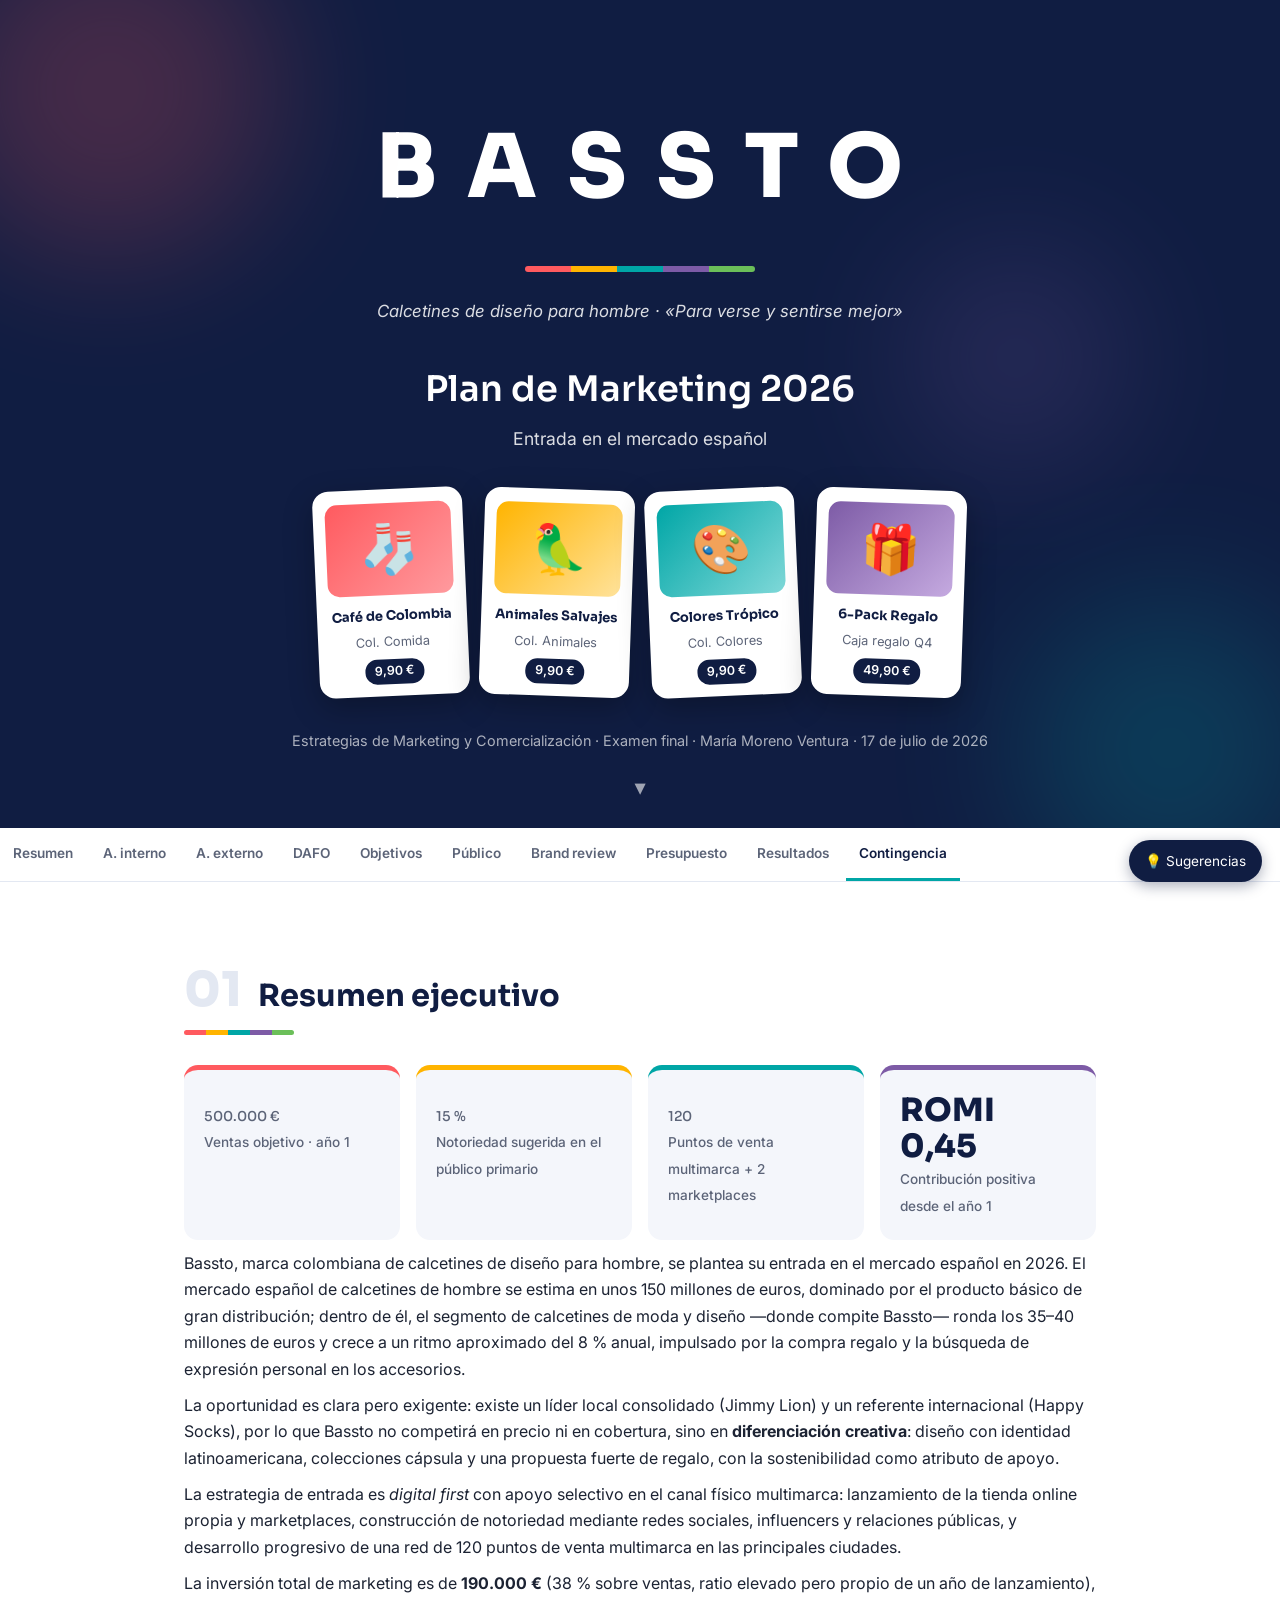
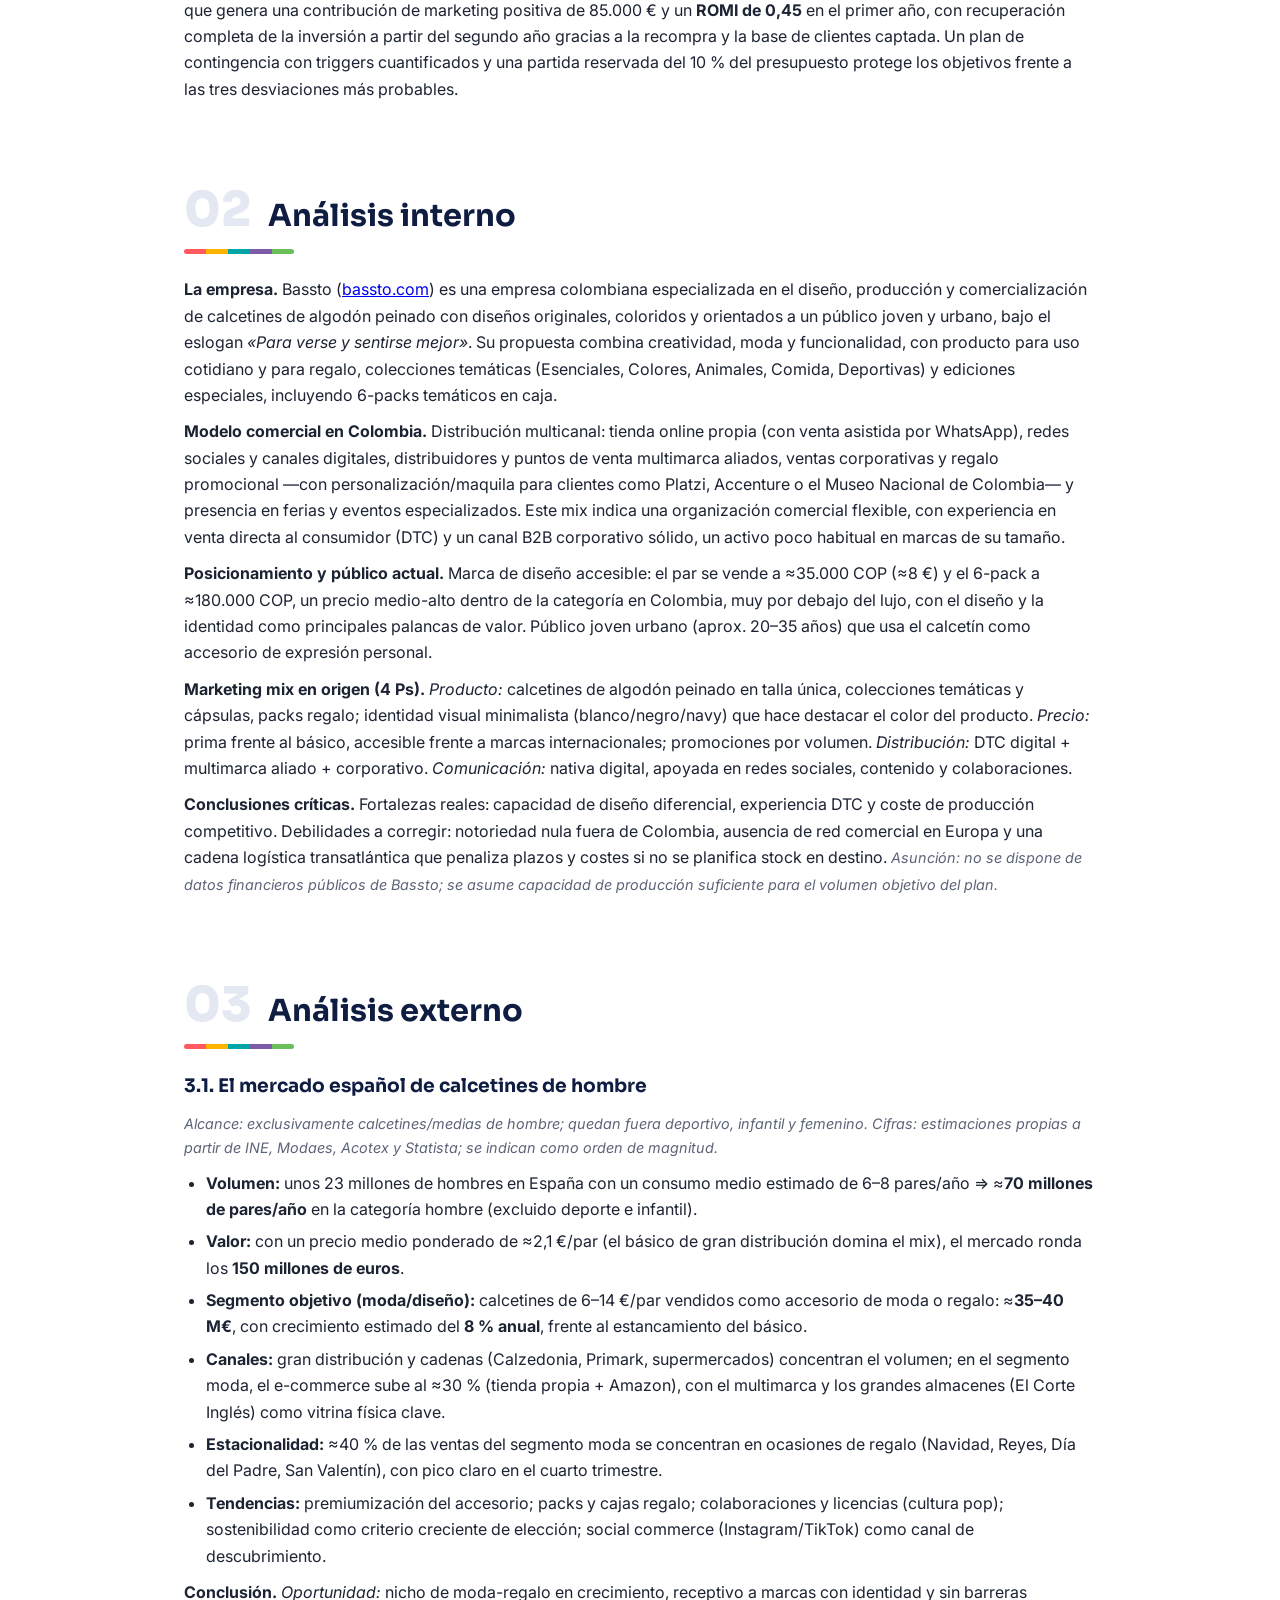
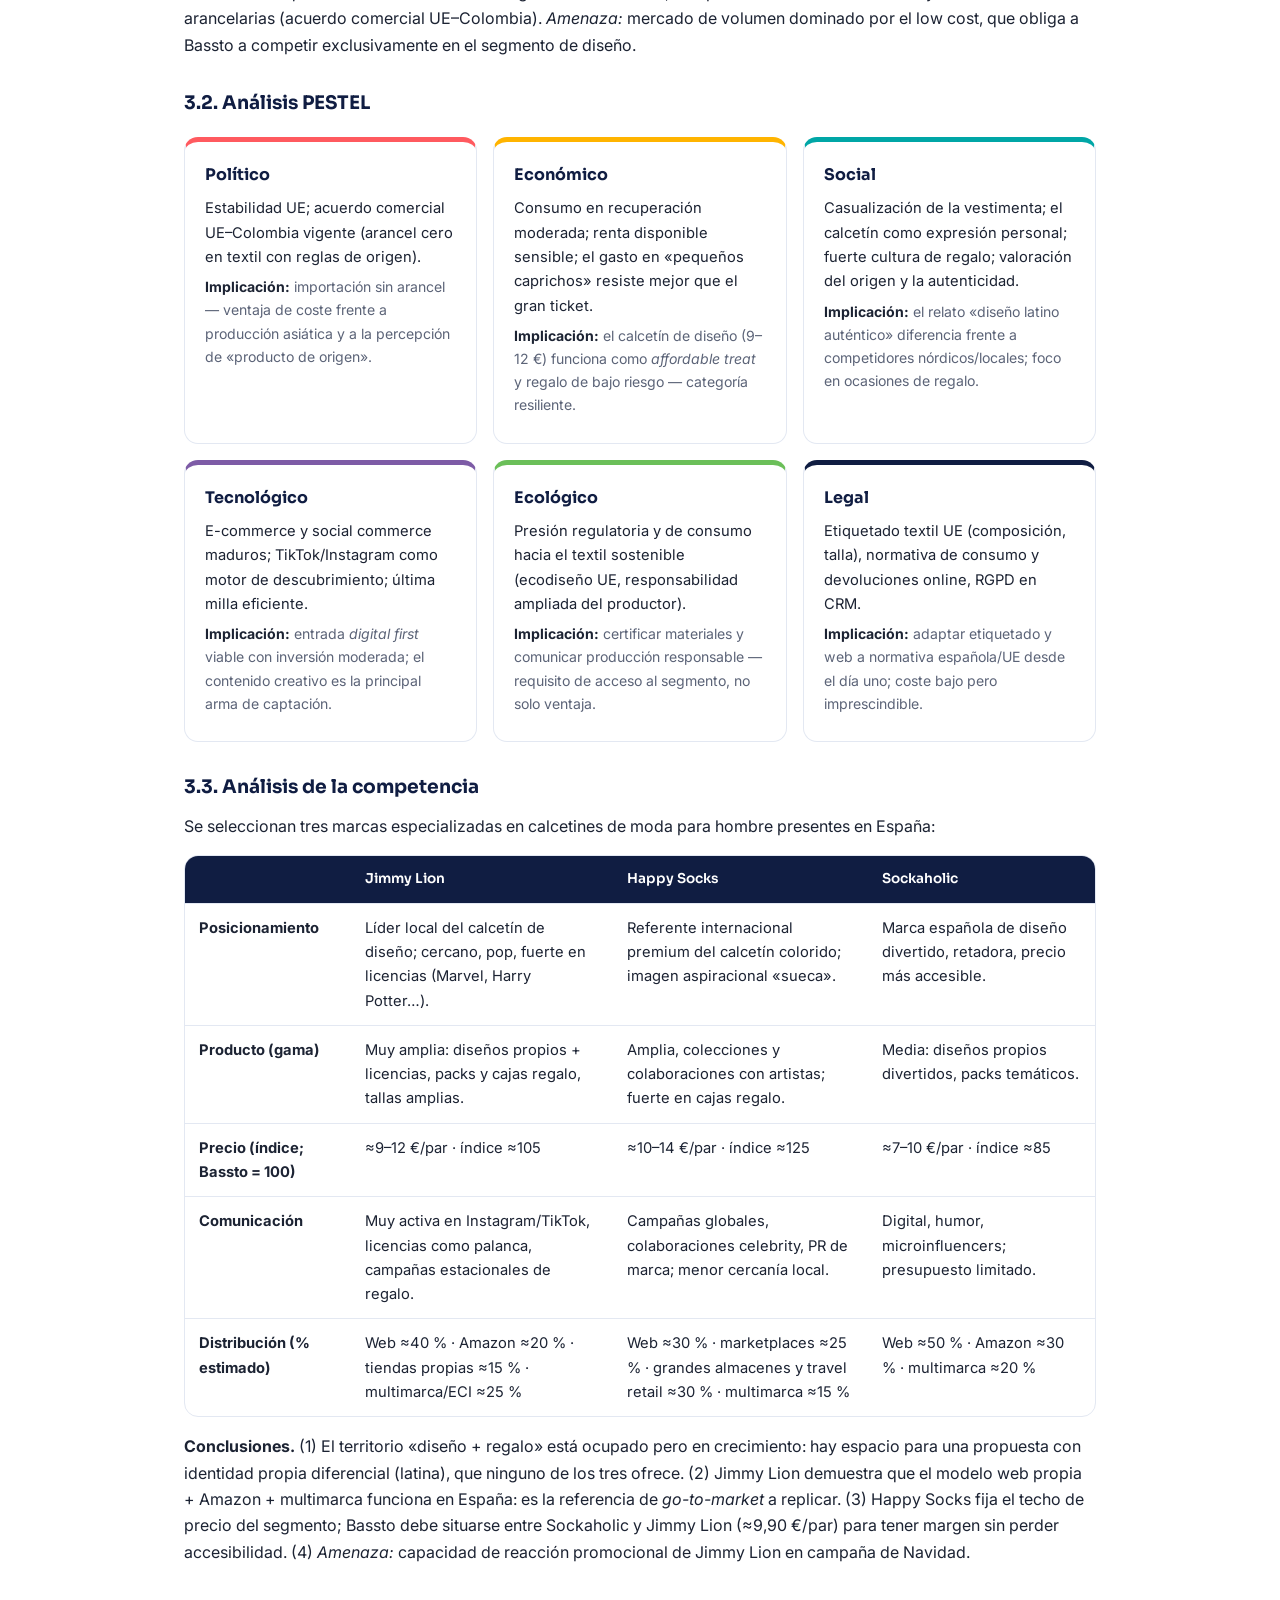
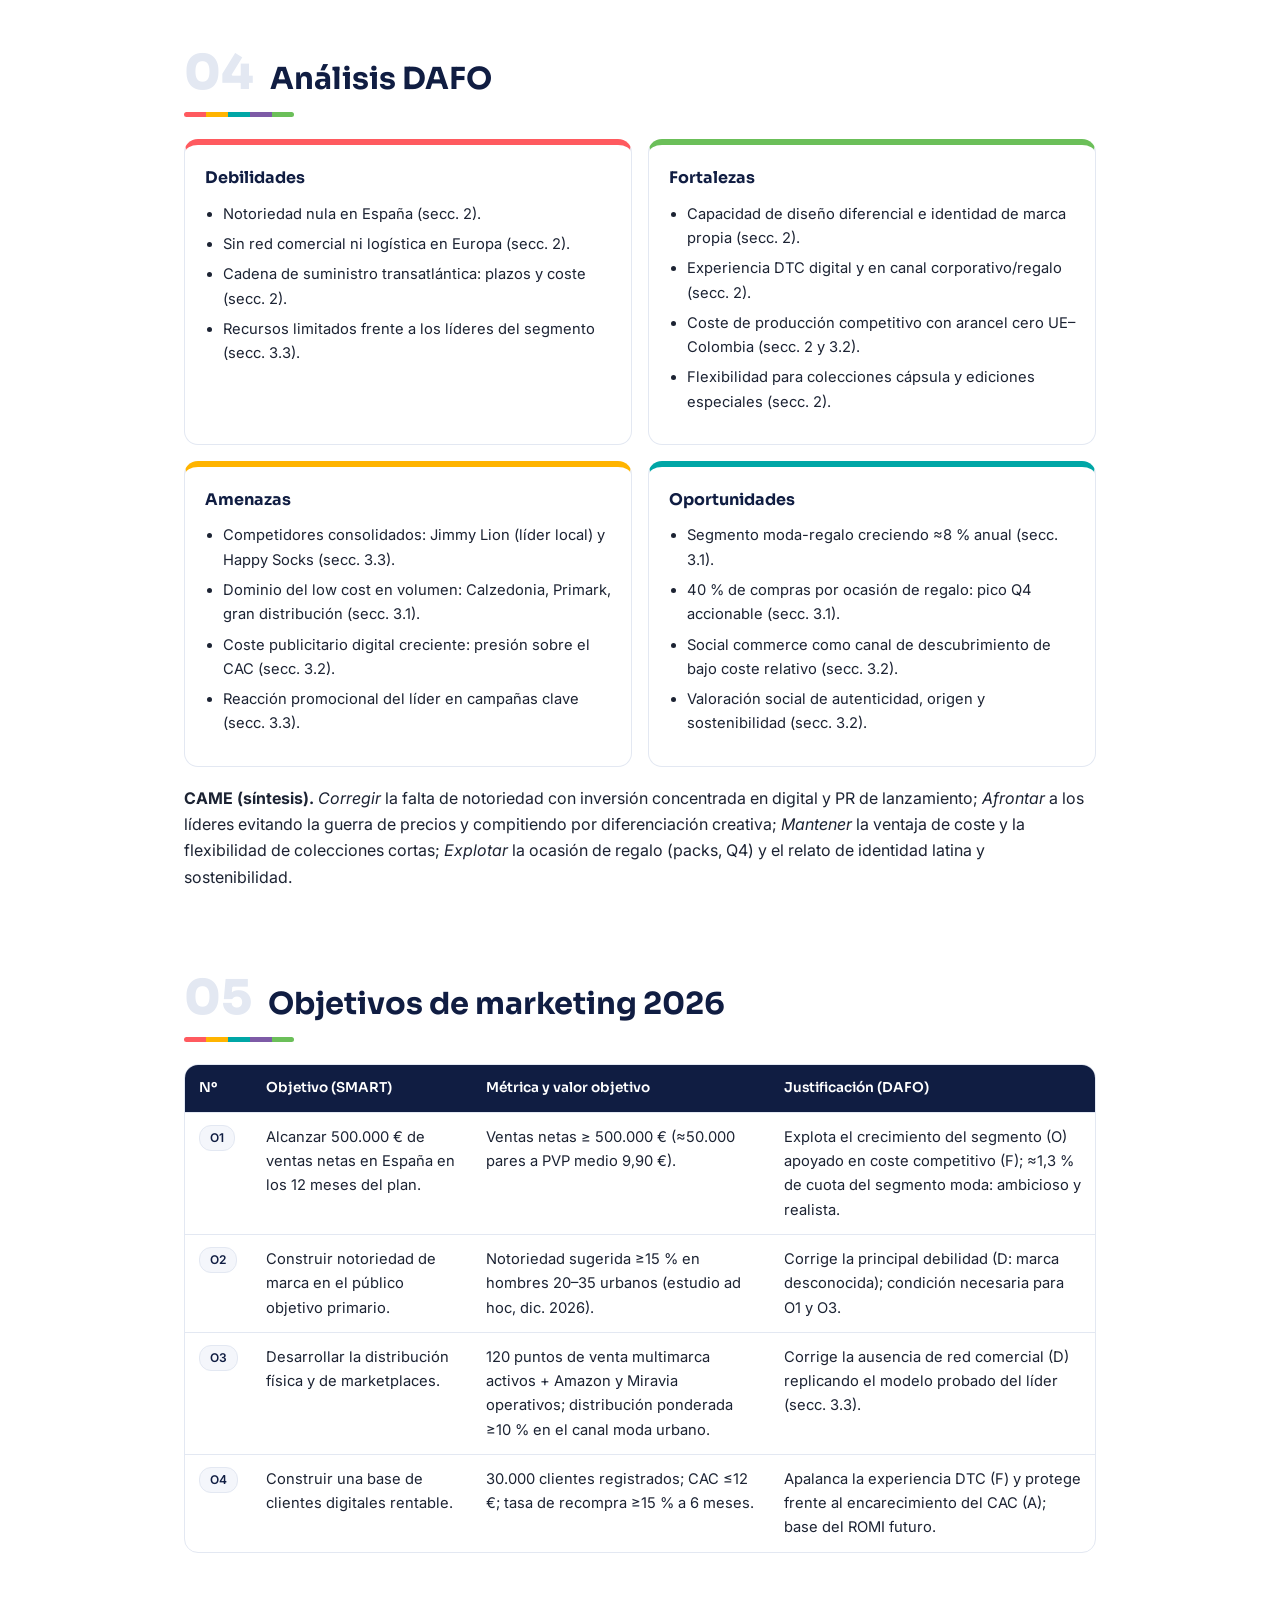
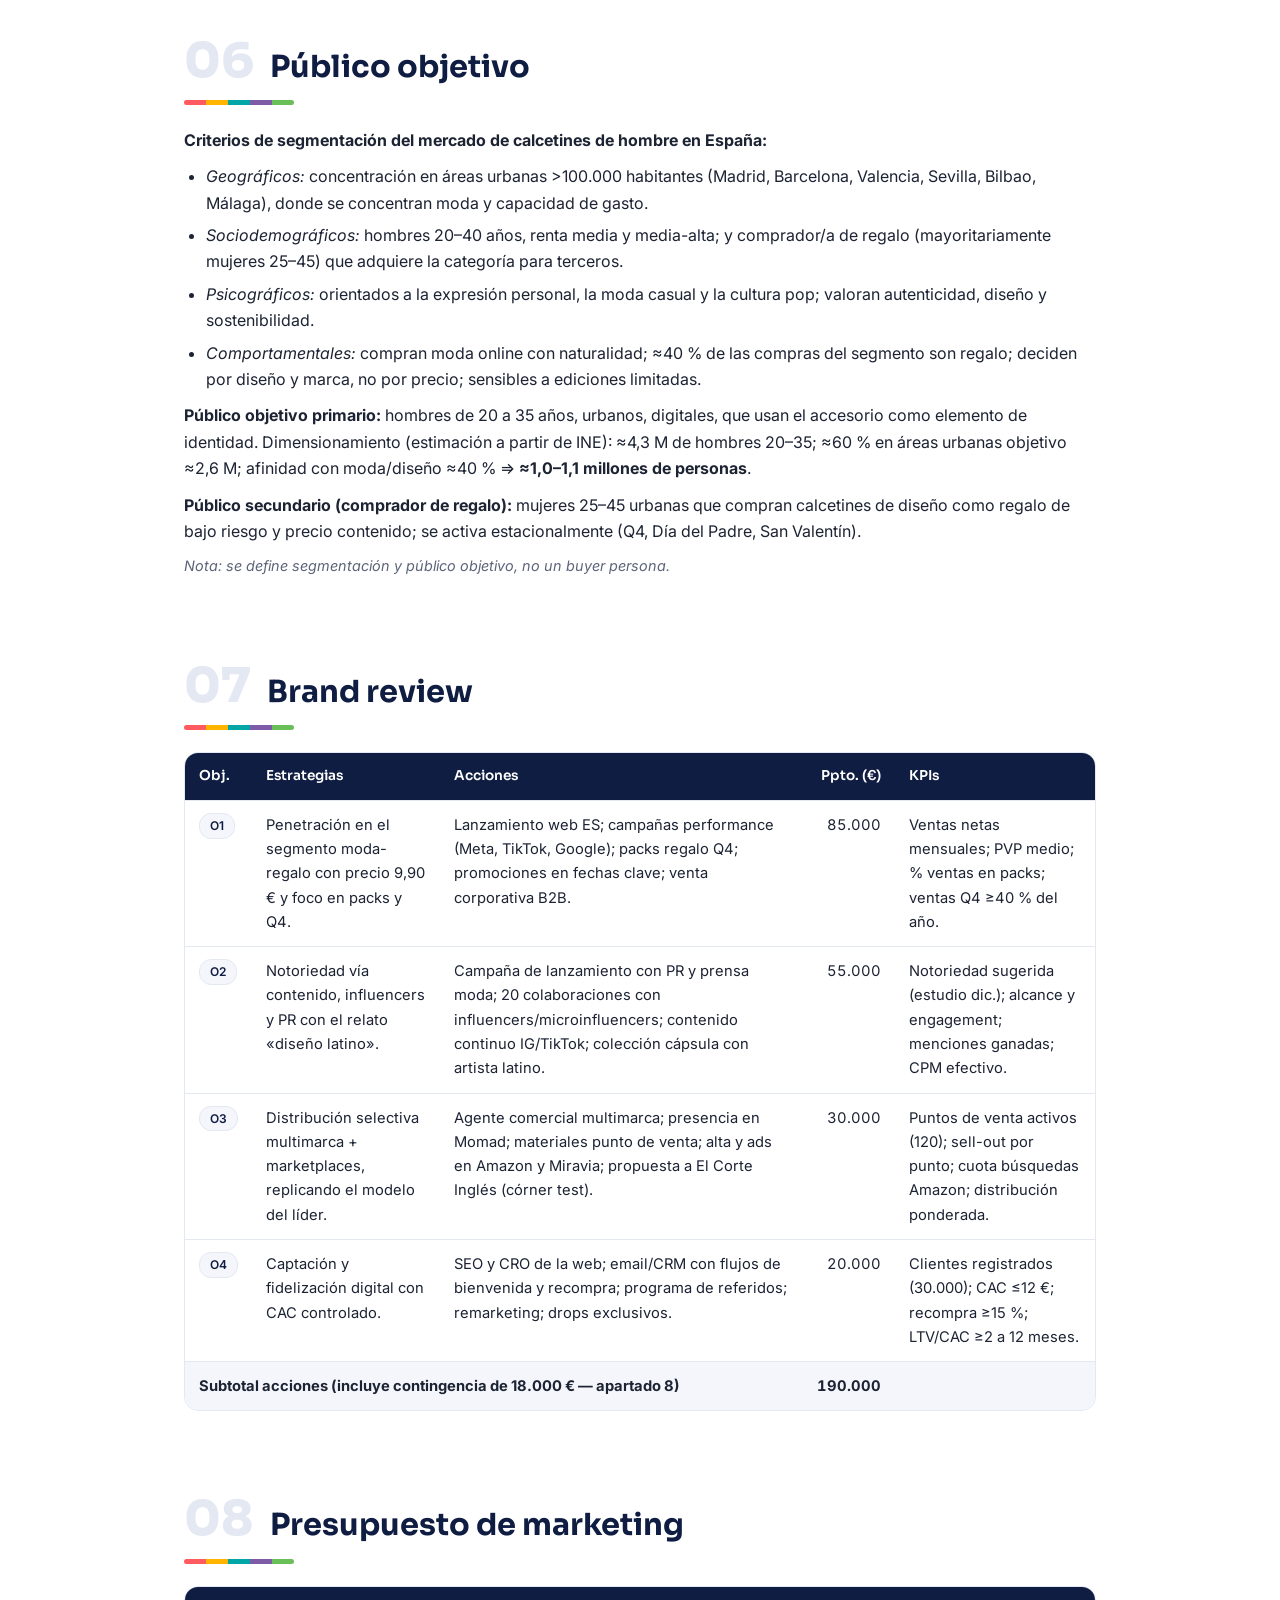
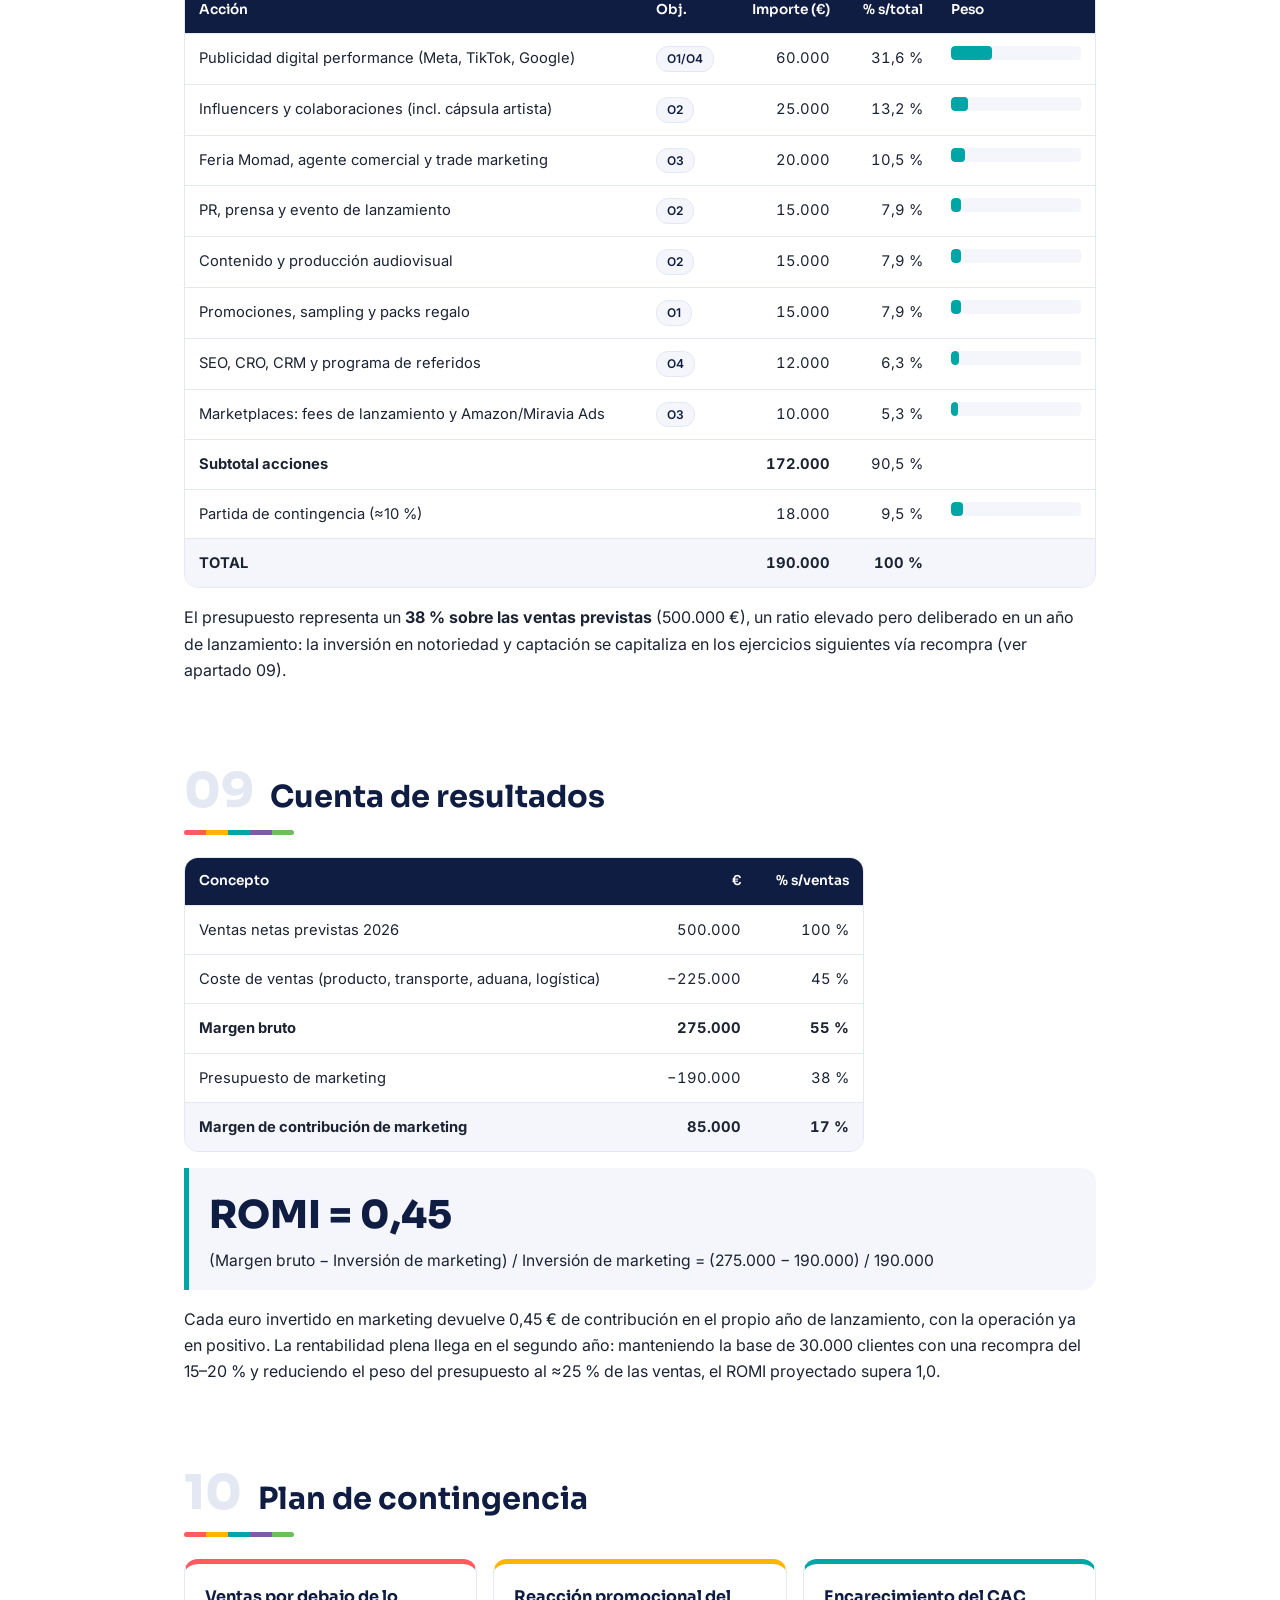
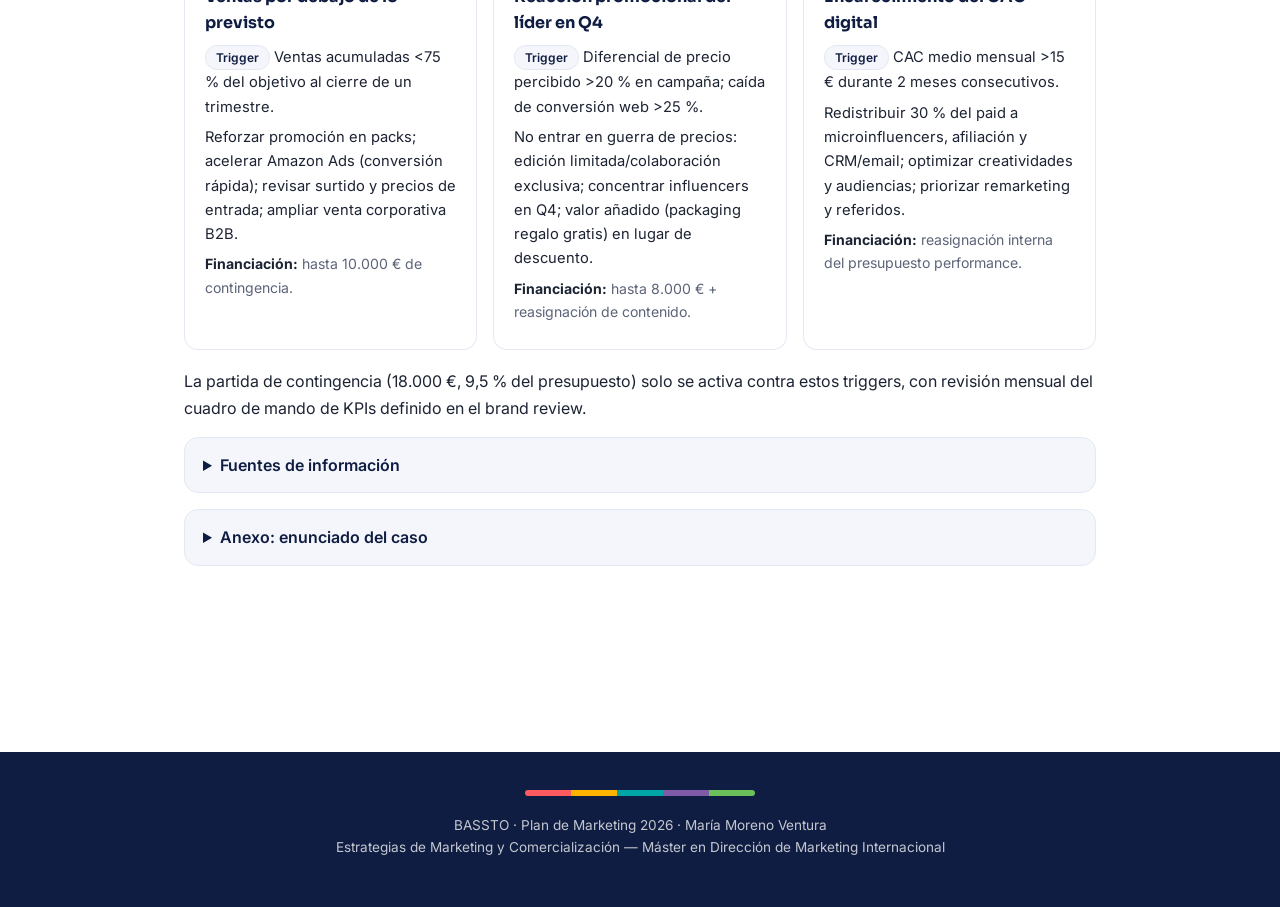
==== index.html @ cb962bc8 "Rediseño visual: hero animado, escaparate, stat tiles, barras presupuesto Co-Authored-By: Claude Fab" ====
<!DOCTYPE html>
<html lang="es">
<head>
<meta charset="utf-8">
<meta name="viewport" content="width=device-width, initial-scale=1">
<meta name="robots" content="noindex, nofollow">
<title>Bassto — Plan de Marketing 2026 · María Moreno Ventura</title>
<link rel="preconnect" href="https://fonts.googleapis.com">
<link rel="preconnect" href="https://fonts.gstatic.com" crossorigin>
<link href="https://fonts.googleapis.com/css2?family=Sora:wght@400;600;800&family=Inter:wght@400;500;600&display=swap" rel="stylesheet">
<style>
  :root{
    --navy:#101D42; --navy-2:#1B2B5E; --ink:#1c2333; --muted:#5c6478;
    --paper:#ffffff; --soft:#f4f6fb; --line:#e3e8f2;
    --coral:#FF5A5F; --amarillo:#FFB400; --teal:#00A6A6; --lila:#7D5BA6; --verde:#6BBF59;
    --radius:14px;
  }
  *{box-sizing:border-box; margin:0; padding:0;}
  html{scroll-behavior:smooth;}
  body{font-family:'Inter',system-ui,sans-serif; color:var(--ink); background:var(--paper); line-height:1.65;}
  h1,h2,h3,.stat b{font-family:'Sora',sans-serif;}

  /* barra de progreso de scroll */
  #progress{position:fixed; top:0; left:0; height:3px; width:0;
    background:linear-gradient(90deg,var(--coral),var(--amarillo),var(--teal),var(--lila),var(--verde));
    z-index:50; transition:width .1s linear;}

  /* ---------- HERO ---------- */
  .hero{min-height:92vh; background:var(--navy); color:#fff; display:flex; flex-direction:column;
    justify-content:center; align-items:center; text-align:center; padding:80px 24px 60px; position:relative; overflow:hidden;}
  .hero .blob{position:absolute; border-radius:50%; filter:blur(70px); opacity:.22; animation:drift 16s ease-in-out infinite alternate;}
  .b1{width:340px;height:340px;background:var(--coral); top:-80px; left:-60px;}
  .b2{width:300px;height:300px;background:var(--teal); bottom:-70px; right:-40px; animation-delay:-5s;}
  .b3{width:220px;height:220px;background:var(--lila); top:30%; right:12%; animation-delay:-9s;}
  @keyframes drift{from{transform:translate(0,0) scale(1);} to{transform:translate(40px,-30px) scale(1.15);}}
  .hero h1{font-size:clamp(3rem,9vw,5.5rem); font-weight:800; letter-spacing:.35em; margin-left:.35em;}
  .stripe{display:flex; height:6px; width:230px; margin:26px auto; border-radius:3px; overflow:hidden;}
  .stripe i{flex:1;}
  .stripe i:nth-child(1){background:var(--coral);} .stripe i:nth-child(2){background:var(--amarillo);}
  .stripe i:nth-child(3){background:var(--teal);} .stripe i:nth-child(4){background:var(--lila);}
  .stripe i:nth-child(5){background:var(--verde);}
  .hero .claim{font-size:1.05rem; opacity:.85; font-style:italic;}
  .hero .sub{font-family:'Sora',sans-serif; font-size:clamp(1.4rem,4vw,2.2rem); font-weight:600; margin-top:34px;}
  .hero .sub2{font-size:1.1rem; opacity:.85; margin-top:6px;}
  .hero .meta{margin-top:34px; font-size:.9rem; opacity:.65;}
  .hero .cue{position:absolute; bottom:22px; left:50%; transform:translateX(-50%); opacity:.6; font-size:1.4rem; animation:bob 1.8s ease-in-out infinite;}
  @keyframes bob{0%,100%{transform:translate(-50%,0);}50%{transform:translate(-50%,8px);}}

  /* escaparate de calcetines */
  .shop{display:flex; gap:16px; justify-content:center; flex-wrap:wrap; margin-top:36px; perspective:800px;}
  .sock{width:150px; background:#fff; border-radius:16px; padding:14px 12px 12px; color:var(--ink);
    box-shadow:0 10px 30px rgba(0,0,0,.28); transition:transform .3s ease; text-align:center;}
  .sock:nth-child(odd){transform:rotate(-2.5deg);} .sock:nth-child(even){transform:rotate(2deg);}
  .sock:hover{transform:rotate(0) translateY(-8px) scale(1.05);}
  .sock .ph{height:92px; border-radius:12px; display:flex; align-items:center; justify-content:center;
    font-size:3rem; margin-bottom:10px;}
  .s1 .ph{background:linear-gradient(135deg,var(--coral),#ff9a9e);}
  .s2 .ph{background:linear-gradient(135deg,var(--amarillo),#ffe29a);}
  .s3 .ph{background:linear-gradient(135deg,var(--teal),#7fd8d8);}
  .s4 .ph{background:linear-gradient(135deg,var(--lila),#c5aae0);}
  .sock b{display:block; font-size:.82rem; font-family:'Sora',sans-serif; color:var(--navy);}
  .sock span{font-size:.8rem; color:var(--muted);}
  .sock .price{display:inline-block; margin-top:6px; background:var(--navy); color:#fff;
    font-size:.78rem; font-weight:600; padding:2px 10px; border-radius:12px;}

  /* ---------- NAV ---------- */
  nav{position:sticky; top:0; background:rgba(255,255,255,.92); backdrop-filter:blur(8px);
    border-bottom:1px solid var(--line); z-index:40; overflow-x:auto; white-space:nowrap; scrollbar-width:none;}
  nav::-webkit-scrollbar{display:none;}
  nav a{display:inline-block; padding:14px 13px; color:var(--muted); text-decoration:none;
    font-size:.85rem; font-weight:600; border-bottom:3px solid transparent; transition:color .2s,border-color .2s;}
  nav a:hover{color:var(--navy);}
  nav a.active{color:var(--navy); border-bottom-color:var(--teal);}

  main{max-width:960px; margin:0 auto; padding:0 24px 90px;}
  section{margin-top:84px; scroll-margin-top:70px;}

  /* cabeceras de sección */
  .shead{display:flex; align-items:baseline; gap:16px; margin-bottom:8px;}
  .shead .n{font-family:'Sora',sans-serif; font-size:3rem; font-weight:800; color:var(--line); line-height:1;}
  .shead h2{font-size:clamp(1.4rem,3.4vw,1.9rem); color:var(--navy);}
  .mini-stripe{display:flex; height:5px; width:110px; border-radius:3px; overflow:hidden; margin:6px 0 22px;}
  .mini-stripe i{flex:1;}
  .mini-stripe i:nth-child(1){background:var(--coral);} .mini-stripe i:nth-child(2){background:var(--amarillo);}
  .mini-stripe i:nth-child(3){background:var(--teal);} .mini-stripe i:nth-child(4){background:var(--lila);}
  .mini-stripe i:nth-child(5){background:var(--verde);}

  p{margin:10px 0;}
  ul{margin:10px 0 10px 22px;}
  li{margin:6px 0;}
  .note{color:var(--muted); font-style:italic; font-size:.9rem;}

  /* reveal on scroll */
  .rv{opacity:0; transform:translateY(26px); transition:opacity .7s ease, transform .7s ease;}
  .rv.on{opacity:1; transform:none;}
  @media (prefers-reduced-motion: reduce){
    .rv{opacity:1; transform:none; transition:none;}
    .hero .blob,.hero .cue{animation:none;}
    html{scroll-behavior:auto;}
  }

  /* ---------- STAT TILES ---------- */
  .stats{display:grid; grid-template-columns:repeat(auto-fit,minmax(190px,1fr)); gap:16px; margin:30px 0 6px;}
  .stat{background:var(--soft); border-radius:var(--radius); padding:22px 20px; border-top:5px solid var(--teal);}
  .stat:nth-child(1){border-top-color:var(--coral);} .stat:nth-child(2){border-top-color:var(--amarillo);}
  .stat:nth-child(3){border-top-color:var(--teal);} .stat:nth-child(4){border-top-color:var(--lila);}
  .stat b{display:block; font-size:2rem; color:var(--navy); font-weight:800; line-height:1.15;}
  .stat span{font-size:.85rem; color:var(--muted); font-weight:500;}

  /* tarjetas */
  .cards{display:grid; grid-template-columns:repeat(auto-fit,minmax(260px,1fr)); gap:16px; margin:18px 0;}
  .card{background:var(--paper); border:1px solid var(--line); border-radius:var(--radius);
    padding:20px; border-top:5px solid var(--navy); transition:transform .25s ease, box-shadow .25s ease;}
  .card:hover{transform:translateY(-4px); box-shadow:0 12px 28px rgba(16,29,66,.10);}
  .card h3{font-size:1rem; color:var(--navy); margin-bottom:8px;}
  .card p{font-size:.92rem; margin:6px 0;}
  .card .imp{font-size:.88rem; color:var(--muted);}
  .card .imp b{color:var(--ink);}

  /* DAFO */
  .dafo{display:grid; grid-template-columns:1fr 1fr; gap:16px; margin:18px 0;}
  @media (max-width:640px){ .dafo{grid-template-columns:1fr;} }
  .dafo .card{border-top-width:6px;}
  .dafo .d{border-top-color:var(--coral);} .dafo .f{border-top-color:var(--verde);}
  .dafo .a{border-top-color:var(--amarillo);} .dafo .o{border-top-color:var(--teal);}
  .dafo ul{margin-left:18px; font-size:.92rem;}

  /* tablas */
  .wrap{overflow-x:auto; margin:16px 0; border:1px solid var(--line); border-radius:var(--radius);}
  table{width:100%; border-collapse:collapse; font-size:.92rem; min-width:640px;}
  th{background:var(--navy); color:#fff; text-align:left; font-family:'Sora',sans-serif; font-weight:600; font-size:.85rem;}
  th,td{padding:12px 14px; border-bottom:1px solid var(--line); vertical-align:top;}
  tbody tr{transition:background .15s;}
  tbody tr:hover{background:var(--soft);}
  tr:last-child td{border-bottom:none;}
  .num{text-align:right; white-space:nowrap; font-variant-numeric:tabular-nums;}
  .total td{background:var(--soft); font-weight:700;}
  .chip{display:inline-block; background:var(--soft); border:1px solid var(--line); color:var(--navy);
    font-size:.75rem; font-weight:600; padding:2px 10px; border-radius:12px;}

  /* barras de presupuesto (una sola tinta: teal) */
  .bcell{min-width:150px;}
  .bar{height:14px; background:var(--soft); border-radius:4px; overflow:hidden;}
  .bar i{display:block; height:100%; width:0; background:var(--teal); border-radius:4px;
    transition:width 1s cubic-bezier(.2,.7,.3,1);}
  .on .bar i{width:var(--w);}

  .formula{background:var(--soft); border-left:5px solid var(--teal); border-radius:0 var(--radius) var(--radius) 0;
    padding:16px 20px; margin:16px 0; font-size:.98rem;}
  .romi{font-family:'Sora',sans-serif; font-size:2.4rem; font-weight:800; color:var(--navy);}

  details{margin:16px 0; border:1px solid var(--line); border-radius:var(--radius); padding:14px 18px; background:var(--soft);}
  summary{cursor:pointer; font-weight:600; color:var(--navy);}
  details p{font-size:.9rem;}

  footer{background:var(--navy); color:#fff; text-align:center; padding:38px 24px; margin-top:80px;}
  footer .stripe{margin:0 auto 18px;}
  footer p{font-size:.85rem; opacity:.75;}

  #sugerencias{position:fixed; bottom:18px; right:18px; background:var(--navy); color:#fff;
    padding:10px 16px; border-radius:24px; text-decoration:none; font-size:.85rem;
    box-shadow:0 4px 14px rgba(16,29,66,.35); z-index:45; transition:transform .2s;}
  #sugerencias:hover{transform:scale(1.05);}
</style>
</head>
<body>

<div id="progress"></div>

<!-- ============ HERO ============ -->
<header class="hero">
  <div class="blob b1"></div><div class="blob b2"></div><div class="blob b3"></div>
  <h1>BASSTO</h1>
  <div class="stripe"><i></i><i></i><i></i><i></i><i></i></div>
  <div class="claim">Calcetines de diseño para hombre · «Para verse y sentirse mejor»</div>
  <div class="sub">Plan de Marketing 2026</div>
  <div class="sub2">Entrada en el mercado español</div>

  <div class="shop" aria-label="Colecciones Bassto (mockup tienda España)">
    <div class="sock s1"><div class="ph">🧦</div><b>Café de Colombia</b><span>Col. Comida</span><br><span class="price">9,90 €</span></div>
    <div class="sock s2"><div class="ph">🦜</div><b>Animales Salvajes</b><span>Col. Animales</span><br><span class="price">9,90 €</span></div>
    <div class="sock s3"><div class="ph">🎨</div><b>Colores Trópico</b><span>Col. Colores</span><br><span class="price">9,90 €</span></div>
    <div class="sock s4"><div class="ph">🎁</div><b>6-Pack Regalo</b><span>Caja regalo Q4</span><br><span class="price">49,90 €</span></div>
  </div>

  <div class="meta">Estrategias de Marketing y Comercialización · Examen final · María Moreno Ventura · 17 de julio de 2026</div>
  <div class="cue">▾</div>
</header>

<nav id="nav">
  <a href="#resumen">Resumen</a>
  <a href="#interno">A. interno</a>
  <a href="#externo">A. externo</a>
  <a href="#dafo">DAFO</a>
  <a href="#objetivos">Objetivos</a>
  <a href="#publico">Público</a>
  <a href="#brand">Brand review</a>
  <a href="#presupuesto">Presupuesto</a>
  <a href="#resultados">Resultados</a>
  <a href="#contingencia">Contingencia</a>
</nav>

<main>

<!-- ============ 1 ============ -->
<section id="resumen" class="rv">
  <div class="shead"><span class="n">01</span><h2>Resumen ejecutivo</h2></div>
  <div class="mini-stripe"><i></i><i></i><i></i><i></i><i></i></div>

  <div class="stats">
    <div class="stat"><b><span class="count" data-to="500000" data-fmt="eur">0</span></b><span>Ventas objetivo · año 1</span></div>
    <div class="stat"><b><span class="count" data-to="15" data-fmt="pct">0</span></b><span>Notoriedad sugerida en el público primario</span></div>
    <div class="stat"><b><span class="count" data-to="120" data-fmt="int">0</span></b><span>Puntos de venta multimarca + 2 marketplaces</span></div>
    <div class="stat"><b>ROMI 0,45</b><span>Contribución positiva desde el año 1</span></div>
  </div>

  <p>Bassto, marca colombiana de calcetines de diseño para hombre, se plantea su entrada en el mercado español en 2026. El mercado español de calcetines de hombre se estima en unos 150 millones de euros, dominado por el producto básico de gran distribución; dentro de él, el segmento de calcetines de moda y diseño —donde compite Bassto— ronda los 35–40 millones de euros y crece a un ritmo aproximado del 8 % anual, impulsado por la compra regalo y la búsqueda de expresión personal en los accesorios.</p>
  <p>La oportunidad es clara pero exigente: existe un líder local consolidado (Jimmy Lion) y un referente internacional (Happy Socks), por lo que Bassto no competirá en precio ni en cobertura, sino en <b>diferenciación creativa</b>: diseño con identidad latinoamericana, colecciones cápsula y una propuesta fuerte de regalo, con la sostenibilidad como atributo de apoyo.</p>
  <p>La estrategia de entrada es <i>digital first</i> con apoyo selectivo en el canal físico multimarca: lanzamiento de la tienda online propia y marketplaces, construcción de notoriedad mediante redes sociales, influencers y relaciones públicas, y desarrollo progresivo de una red de 120 puntos de venta multimarca en las principales ciudades.</p>
  <p>La inversión total de marketing es de <b>190.000 €</b> (38 % sobre ventas, ratio elevado pero propio de un año de lanzamiento), que genera una contribución de marketing positiva de 85.000 € y un <b>ROMI de 0,45</b> en el primer año, con recuperación completa de la inversión a partir del segundo año gracias a la recompra y la base de clientes captada. Un plan de contingencia con triggers cuantificados y una partida reservada del 10 % del presupuesto protege los objetivos frente a las tres desviaciones más probables.</p>
</section>

<!-- ============ 2 ============ -->
<section id="interno" class="rv">
  <div class="shead"><span class="n">02</span><h2>Análisis interno</h2></div>
  <div class="mini-stripe"><i></i><i></i><i></i><i></i><i></i></div>

  <p><b>La empresa.</b> Bassto (<a href="https://bassto.com" target="_blank" rel="noopener">bassto.com</a>) es una empresa colombiana especializada en el diseño, producción y comercialización de calcetines de algodón peinado con diseños originales, coloridos y orientados a un público joven y urbano, bajo el eslogan <i>«Para verse y sentirse mejor»</i>. Su propuesta combina creatividad, moda y funcionalidad, con producto para uso cotidiano y para regalo, colecciones temáticas (Esenciales, Colores, Animales, Comida, Deportivas) y ediciones especiales, incluyendo 6-packs temáticos en caja.</p>
  <p><b>Modelo comercial en Colombia.</b> Distribución multicanal: tienda online propia (con venta asistida por WhatsApp), redes sociales y canales digitales, distribuidores y puntos de venta multimarca aliados, ventas corporativas y regalo promocional —con personalización/maquila para clientes como Platzi, Accenture o el Museo Nacional de Colombia— y presencia en ferias y eventos especializados. Este mix indica una organización comercial flexible, con experiencia en venta directa al consumidor (DTC) y un canal B2B corporativo sólido, un activo poco habitual en marcas de su tamaño.</p>
  <p><b>Posicionamiento y público actual.</b> Marca de diseño accesible: el par se vende a ≈35.000 COP (≈8 €) y el 6-pack a ≈180.000 COP, un precio medio-alto dentro de la categoría en Colombia, muy por debajo del lujo, con el diseño y la identidad como principales palancas de valor. Público joven urbano (aprox. 20–35 años) que usa el calcetín como accesorio de expresión personal.</p>
  <p><b>Marketing mix en origen (4 Ps).</b> <i>Producto:</i> calcetines de algodón peinado en talla única, colecciones temáticas y cápsulas, packs regalo; identidad visual minimalista (blanco/negro/navy) que hace destacar el color del producto. <i>Precio:</i> prima frente al básico, accesible frente a marcas internacionales; promociones por volumen. <i>Distribución:</i> DTC digital + multimarca aliado + corporativo. <i>Comunicación:</i> nativa digital, apoyada en redes sociales, contenido y colaboraciones.</p>
  <p><b>Conclusiones críticas.</b> Fortalezas reales: capacidad de diseño diferencial, experiencia DTC y coste de producción competitivo. Debilidades a corregir: notoriedad nula fuera de Colombia, ausencia de red comercial en Europa y una cadena logística transatlántica que penaliza plazos y costes si no se planifica stock en destino. <span class="note">Asunción: no se dispone de datos financieros públicos de Bassto; se asume capacidad de producción suficiente para el volumen objetivo del plan.</span></p>
</section>

<!-- ============ 3 ============ -->
<section id="externo" class="rv">
  <div class="shead"><span class="n">03</span><h2>Análisis externo</h2></div>
  <div class="mini-stripe"><i></i><i></i><i></i><i></i><i></i></div>

  <h3 style="color:var(--navy); margin:18px 0 8px;">3.1. El mercado español de calcetines de hombre</h3>
  <p class="note">Alcance: exclusivamente calcetines/medias de hombre; quedan fuera deportivo, infantil y femenino. Cifras: estimaciones propias a partir de INE, Modaes, Acotex y Statista; se indican como orden de magnitud.</p>
  <ul>
    <li><b>Volumen:</b> unos 23 millones de hombres en España con un consumo medio estimado de 6–8 pares/año ⇒ ≈<b>70 millones de pares/año</b> en la categoría hombre (excluido deporte e infantil).</li>
    <li><b>Valor:</b> con un precio medio ponderado de ≈2,1 €/par (el básico de gran distribución domina el mix), el mercado ronda los <b>150 millones de euros</b>.</li>
    <li><b>Segmento objetivo (moda/diseño):</b> calcetines de 6–14 €/par vendidos como accesorio de moda o regalo: ≈<b>35–40 M€</b>, con crecimiento estimado del <b>8 % anual</b>, frente al estancamiento del básico.</li>
    <li><b>Canales:</b> gran distribución y cadenas (Calzedonia, Primark, supermercados) concentran el volumen; en el segmento moda, el e-commerce sube al ≈30 % (tienda propia + Amazon), con el multimarca y los grandes almacenes (El Corte Inglés) como vitrina física clave.</li>
    <li><b>Estacionalidad:</b> ≈40 % de las ventas del segmento moda se concentran en ocasiones de regalo (Navidad, Reyes, Día del Padre, San Valentín), con pico claro en el cuarto trimestre.</li>
    <li><b>Tendencias:</b> premiumización del accesorio; packs y cajas regalo; colaboraciones y licencias (cultura pop); sostenibilidad como criterio creciente de elección; social commerce (Instagram/TikTok) como canal de descubrimiento.</li>
  </ul>
  <p><b>Conclusión.</b> <i>Oportunidad:</i> nicho de moda-regalo en crecimiento, receptivo a marcas con identidad y sin barreras arancelarias (acuerdo comercial UE–Colombia). <i>Amenaza:</i> mercado de volumen dominado por el low cost, que obliga a Bassto a competir exclusivamente en el segmento de diseño.</p>

  <h3 style="color:var(--navy); margin:30px 0 8px;">3.2. Análisis PESTEL</h3>
  <div class="cards">
    <div class="card" style="border-top-color:var(--coral)"><h3>Político</h3>
      <p>Estabilidad UE; acuerdo comercial UE–Colombia vigente (arancel cero en textil con reglas de origen).</p>
      <p class="imp"><b>Implicación:</b> importación sin arancel — ventaja de coste frente a producción asiática y a la percepción de «producto de origen».</p></div>
    <div class="card" style="border-top-color:var(--amarillo)"><h3>Económico</h3>
      <p>Consumo en recuperación moderada; renta disponible sensible; el gasto en «pequeños caprichos» resiste mejor que el gran ticket.</p>
      <p class="imp"><b>Implicación:</b> el calcetín de diseño (9–12 €) funciona como <i>affordable treat</i> y regalo de bajo riesgo — categoría resiliente.</p></div>
    <div class="card" style="border-top-color:var(--teal)"><h3>Social</h3>
      <p>Casualización de la vestimenta; el calcetín como expresión personal; fuerte cultura de regalo; valoración del origen y la autenticidad.</p>
      <p class="imp"><b>Implicación:</b> el relato «diseño latino auténtico» diferencia frente a competidores nórdicos/locales; foco en ocasiones de regalo.</p></div>
    <div class="card" style="border-top-color:var(--lila)"><h3>Tecnológico</h3>
      <p>E-commerce y social commerce maduros; TikTok/Instagram como motor de descubrimiento; última milla eficiente.</p>
      <p class="imp"><b>Implicación:</b> entrada <i>digital first</i> viable con inversión moderada; el contenido creativo es la principal arma de captación.</p></div>
    <div class="card" style="border-top-color:var(--verde)"><h3>Ecológico</h3>
      <p>Presión regulatoria y de consumo hacia el textil sostenible (ecodiseño UE, responsabilidad ampliada del productor).</p>
      <p class="imp"><b>Implicación:</b> certificar materiales y comunicar producción responsable — requisito de acceso al segmento, no solo ventaja.</p></div>
    <div class="card" style="border-top-color:var(--navy)"><h3>Legal</h3>
      <p>Etiquetado textil UE (composición, talla), normativa de consumo y devoluciones online, RGPD en CRM.</p>
      <p class="imp"><b>Implicación:</b> adaptar etiquetado y web a normativa española/UE desde el día uno; coste bajo pero imprescindible.</p></div>
  </div>

  <h3 style="color:var(--navy); margin:30px 0 8px;">3.3. Análisis de la competencia</h3>
  <p>Se seleccionan tres marcas especializadas en calcetines de moda para hombre presentes en España:</p>
  <div class="wrap">
  <table>
    <thead><tr><th></th><th>Jimmy Lion</th><th>Happy Socks</th><th>Sockaholic</th></tr></thead>
    <tbody>
    <tr><td><b>Posicionamiento</b></td><td>Líder local del calcetín de diseño; cercano, pop, fuerte en licencias (Marvel, Harry Potter…).</td><td>Referente internacional premium del calcetín colorido; imagen aspiracional «sueca».</td><td>Marca española de diseño divertido, retadora, precio más accesible.</td></tr>
    <tr><td><b>Producto (gama)</b></td><td>Muy amplia: diseños propios + licencias, packs y cajas regalo, tallas amplias.</td><td>Amplia, colecciones y colaboraciones con artistas; fuerte en cajas regalo.</td><td>Media: diseños propios divertidos, packs temáticos.</td></tr>
    <tr><td><b>Precio (índice; Bassto = 100)</b></td><td>≈9–12 €/par · índice ≈105</td><td>≈10–14 €/par · índice ≈125</td><td>≈7–10 €/par · índice ≈85</td></tr>
    <tr><td><b>Comunicación</b></td><td>Muy activa en Instagram/TikTok, licencias como palanca, campañas estacionales de regalo.</td><td>Campañas globales, colaboraciones celebrity, PR de marca; menor cercanía local.</td><td>Digital, humor, microinfluencers; presupuesto limitado.</td></tr>
    <tr><td><b>Distribución (% estimado)</b></td><td>Web ≈40 % · Amazon ≈20 % · tiendas propias ≈15 % · multimarca/ECI ≈25 %</td><td>Web ≈30 % · marketplaces ≈25 % · grandes almacenes y travel retail ≈30 % · multimarca ≈15 %</td><td>Web ≈50 % · Amazon ≈30 % · multimarca ≈20 %</td></tr>
    </tbody>
  </table>
  </div>
  <p><b>Conclusiones.</b> (1) El territorio «diseño + regalo» está ocupado pero en crecimiento: hay espacio para una propuesta con identidad propia diferencial (latina), que ninguno de los tres ofrece. (2) Jimmy Lion demuestra que el modelo web propia + Amazon + multimarca funciona en España: es la referencia de <i>go-to-market</i> a replicar. (3) Happy Socks fija el techo de precio del segmento; Bassto debe situarse entre Sockaholic y Jimmy Lion (≈9,90 €/par) para tener margen sin perder accesibilidad. (4) <i>Amenaza:</i> capacidad de reacción promocional de Jimmy Lion en campaña de Navidad.</p>
</section>

<!-- ============ 4 ============ -->
<section id="dafo" class="rv">
  <div class="shead"><span class="n">04</span><h2>Análisis DAFO</h2></div>
  <div class="mini-stripe"><i></i><i></i><i></i><i></i><i></i></div>

  <div class="dafo">
    <div class="card d"><h3>Debilidades</h3><ul>
      <li>Notoriedad nula en España (secc. 2).</li>
      <li>Sin red comercial ni logística en Europa (secc. 2).</li>
      <li>Cadena de suministro transatlántica: plazos y coste (secc. 2).</li>
      <li>Recursos limitados frente a los líderes del segmento (secc. 3.3).</li></ul></div>
    <div class="card f"><h3>Fortalezas</h3><ul>
      <li>Capacidad de diseño diferencial e identidad de marca propia (secc. 2).</li>
      <li>Experiencia DTC digital y en canal corporativo/regalo (secc. 2).</li>
      <li>Coste de producción competitivo con arancel cero UE–Colombia (secc. 2 y 3.2).</li>
      <li>Flexibilidad para colecciones cápsula y ediciones especiales (secc. 2).</li></ul></div>
    <div class="card a"><h3>Amenazas</h3><ul>
      <li>Competidores consolidados: Jimmy Lion (líder local) y Happy Socks (secc. 3.3).</li>
      <li>Dominio del low cost en volumen: Calzedonia, Primark, gran distribución (secc. 3.1).</li>
      <li>Coste publicitario digital creciente: presión sobre el CAC (secc. 3.2).</li>
      <li>Reacción promocional del líder en campañas clave (secc. 3.3).</li></ul></div>
    <div class="card o"><h3>Oportunidades</h3><ul>
      <li>Segmento moda-regalo creciendo ≈8 % anual (secc. 3.1).</li>
      <li>40 % de compras por ocasión de regalo: pico Q4 accionable (secc. 3.1).</li>
      <li>Social commerce como canal de descubrimiento de bajo coste relativo (secc. 3.2).</li>
      <li>Valoración social de autenticidad, origen y sostenibilidad (secc. 3.2).</li></ul></div>
  </div>
  <p><b>CAME (síntesis).</b> <i>Corregir</i> la falta de notoriedad con inversión concentrada en digital y PR de lanzamiento; <i>Afrontar</i> a los líderes evitando la guerra de precios y compitiendo por diferenciación creativa; <i>Mantener</i> la ventaja de coste y la flexibilidad de colecciones cortas; <i>Explotar</i> la ocasión de regalo (packs, Q4) y el relato de identidad latina y sostenibilidad.</p>
</section>

<!-- ============ 5 ============ -->
<section id="objetivos" class="rv">
  <div class="shead"><span class="n">05</span><h2>Objetivos de marketing 2026</h2></div>
  <div class="mini-stripe"><i></i><i></i><i></i><i></i><i></i></div>
  <div class="wrap">
  <table>
    <thead><tr><th style="width:6%">Nº</th><th>Objetivo (SMART)</th><th>Métrica y valor objetivo</th><th>Justificación (DAFO)</th></tr></thead>
    <tbody>
    <tr><td><span class="chip">O1</span></td><td>Alcanzar 500.000 € de ventas netas en España en los 12 meses del plan.</td><td>Ventas netas ≥ 500.000 € (≈50.000 pares a PVP medio 9,90 €).</td><td>Explota el crecimiento del segmento (O) apoyado en coste competitivo (F); ≈1,3 % de cuota del segmento moda: ambicioso y realista.</td></tr>
    <tr><td><span class="chip">O2</span></td><td>Construir notoriedad de marca en el público objetivo primario.</td><td>Notoriedad sugerida ≥15 % en hombres 20–35 urbanos (estudio ad hoc, dic. 2026).</td><td>Corrige la principal debilidad (D: marca desconocida); condición necesaria para O1 y O3.</td></tr>
    <tr><td><span class="chip">O3</span></td><td>Desarrollar la distribución física y de marketplaces.</td><td>120 puntos de venta multimarca activos + Amazon y Miravia operativos; distribución ponderada ≥10 % en el canal moda urbano.</td><td>Corrige la ausencia de red comercial (D) replicando el modelo probado del líder (secc. 3.3).</td></tr>
    <tr><td><span class="chip">O4</span></td><td>Construir una base de clientes digitales rentable.</td><td>30.000 clientes registrados; CAC ≤12 €; tasa de recompra ≥15 % a 6 meses.</td><td>Apalanca la experiencia DTC (F) y protege frente al encarecimiento del CAC (A); base del ROMI futuro.</td></tr>
    </tbody>
  </table>
  </div>
</section>

<!-- ============ 6 ============ -->
<section id="publico" class="rv">
  <div class="shead"><span class="n">06</span><h2>Público objetivo</h2></div>
  <div class="mini-stripe"><i></i><i></i><i></i><i></i><i></i></div>
  <p><b>Criterios de segmentación del mercado de calcetines de hombre en España:</b></p>
  <ul>
    <li><i>Geográficos:</i> concentración en áreas urbanas &gt;100.000 habitantes (Madrid, Barcelona, Valencia, Sevilla, Bilbao, Málaga), donde se concentran moda y capacidad de gasto.</li>
    <li><i>Sociodemográficos:</i> hombres 20–40 años, renta media y media-alta; y comprador/a de regalo (mayoritariamente mujeres 25–45) que adquiere la categoría para terceros.</li>
    <li><i>Psicográficos:</i> orientados a la expresión personal, la moda casual y la cultura pop; valoran autenticidad, diseño y sostenibilidad.</li>
    <li><i>Comportamentales:</i> compran moda online con naturalidad; ≈40 % de las compras del segmento son regalo; deciden por diseño y marca, no por precio; sensibles a ediciones limitadas.</li>
  </ul>
  <p><b>Público objetivo primario:</b> hombres de 20 a 35 años, urbanos, digitales, que usan el accesorio como elemento de identidad. Dimensionamiento (estimación a partir de INE): ≈4,3 M de hombres 20–35; ≈60 % en áreas urbanas objetivo ≈2,6 M; afinidad con moda/diseño ≈40 % ⇒ <b>≈1,0–1,1 millones de personas</b>.</p>
  <p><b>Público secundario (comprador de regalo):</b> mujeres 25–45 urbanas que compran calcetines de diseño como regalo de bajo riesgo y precio contenido; se activa estacionalmente (Q4, Día del Padre, San Valentín).</p>
  <p class="note">Nota: se define segmentación y público objetivo, no un buyer persona.</p>
</section>

<!-- ============ 7 ============ -->
<section id="brand" class="rv">
  <div class="shead"><span class="n">07</span><h2>Brand review</h2></div>
  <div class="mini-stripe"><i></i><i></i><i></i><i></i><i></i></div>
  <div class="wrap">
  <table>
    <thead><tr><th style="width:5%">Obj.</th><th>Estrategias</th><th>Acciones</th><th class="num">Ppto. (€)</th><th>KPIs</th></tr></thead>
    <tbody>
    <tr><td><span class="chip">O1</span></td><td>Penetración en el segmento moda-regalo con precio 9,90 € y foco en packs y Q4.</td><td>Lanzamiento web ES; campañas performance (Meta, TikTok, Google); packs regalo Q4; promociones en fechas clave; venta corporativa B2B.</td><td class="num">85.000</td><td>Ventas netas mensuales; PVP medio; % ventas en packs; ventas Q4 ≥40 % del año.</td></tr>
    <tr><td><span class="chip">O2</span></td><td>Notoriedad vía contenido, influencers y PR con el relato «diseño latino».</td><td>Campaña de lanzamiento con PR y prensa moda; 20 colaboraciones con influencers/microinfluencers; contenido continuo IG/TikTok; colección cápsula con artista latino.</td><td class="num">55.000</td><td>Notoriedad sugerida (estudio dic.); alcance y engagement; menciones ganadas; CPM efectivo.</td></tr>
    <tr><td><span class="chip">O3</span></td><td>Distribución selectiva multimarca + marketplaces, replicando el modelo del líder.</td><td>Agente comercial multimarca; presencia en Momad; materiales punto de venta; alta y ads en Amazon y Miravia; propuesta a El Corte Inglés (córner test).</td><td class="num">30.000</td><td>Puntos de venta activos (120); sell-out por punto; cuota búsquedas Amazon; distribución ponderada.</td></tr>
    <tr><td><span class="chip">O4</span></td><td>Captación y fidelización digital con CAC controlado.</td><td>SEO y CRO de la web; email/CRM con flujos de bienvenida y recompra; programa de referidos; remarketing; drops exclusivos.</td><td class="num">20.000</td><td>Clientes registrados (30.000); CAC ≤12 €; recompra ≥15 %; LTV/CAC ≥2 a 12 meses.</td></tr>
    <tr class="total"><td colspan="3">Subtotal acciones (incluye contingencia de 18.000 € — apartado 8)</td><td class="num">190.000</td><td></td></tr>
    </tbody>
  </table>
  </div>
</section>

<!-- ============ 8 ============ -->
<section id="presupuesto" class="rv">
  <div class="shead"><span class="n">08</span><h2>Presupuesto de marketing</h2></div>
  <div class="mini-stripe"><i></i><i></i><i></i><i></i><i></i></div>
  <div class="wrap">
  <table>
    <thead><tr><th>Acción</th><th>Obj.</th><th class="num">Importe (€)</th><th class="num">% s/total</th><th class="bcell">Peso</th></tr></thead>
    <tbody>
    <tr><td>Publicidad digital performance (Meta, TikTok, Google)</td><td><span class="chip">O1/O4</span></td><td class="num">60.000</td><td class="num">31,6 %</td><td class="bcell"><div class="bar" title="60.000 € — 31,6 %"><i style="--w:31.6%"></i></div></td></tr>
    <tr><td>Influencers y colaboraciones (incl. cápsula artista)</td><td><span class="chip">O2</span></td><td class="num">25.000</td><td class="num">13,2 %</td><td class="bcell"><div class="bar" title="25.000 € — 13,2 %"><i style="--w:13.2%"></i></div></td></tr>
    <tr><td>Feria Momad, agente comercial y trade marketing</td><td><span class="chip">O3</span></td><td class="num">20.000</td><td class="num">10,5 %</td><td class="bcell"><div class="bar" title="20.000 € — 10,5 %"><i style="--w:10.5%"></i></div></td></tr>
    <tr><td>PR, prensa y evento de lanzamiento</td><td><span class="chip">O2</span></td><td class="num">15.000</td><td class="num">7,9 %</td><td class="bcell"><div class="bar" title="15.000 € — 7,9 %"><i style="--w:7.9%"></i></div></td></tr>
    <tr><td>Contenido y producción audiovisual</td><td><span class="chip">O2</span></td><td class="num">15.000</td><td class="num">7,9 %</td><td class="bcell"><div class="bar" title="15.000 € — 7,9 %"><i style="--w:7.9%"></i></div></td></tr>
    <tr><td>Promociones, sampling y packs regalo</td><td><span class="chip">O1</span></td><td class="num">15.000</td><td class="num">7,9 %</td><td class="bcell"><div class="bar" title="15.000 € — 7,9 %"><i style="--w:7.9%"></i></div></td></tr>
    <tr><td>SEO, CRO, CRM y programa de referidos</td><td><span class="chip">O4</span></td><td class="num">12.000</td><td class="num">6,3 %</td><td class="bcell"><div class="bar" title="12.000 € — 6,3 %"><i style="--w:6.3%"></i></div></td></tr>
    <tr><td>Marketplaces: fees de lanzamiento y Amazon/Miravia Ads</td><td><span class="chip">O3</span></td><td class="num">10.000</td><td class="num">5,3 %</td><td class="bcell"><div class="bar" title="10.000 € — 5,3 %"><i style="--w:5.3%"></i></div></td></tr>
    <tr><td><b>Subtotal acciones</b></td><td></td><td class="num"><b>172.000</b></td><td class="num">90,5 %</td><td class="bcell"></td></tr>
    <tr><td>Partida de contingencia (≈10 %)</td><td></td><td class="num">18.000</td><td class="num">9,5 %</td><td class="bcell"><div class="bar" title="18.000 € — 9,5 %"><i style="--w:9.5%"></i></div></td></tr>
    <tr class="total"><td>TOTAL</td><td></td><td class="num">190.000</td><td class="num">100 %</td><td class="bcell"></td></tr>
    </tbody>
  </table>
  </div>
  <p>El presupuesto representa un <b>38 % sobre las ventas previstas</b> (500.000 €), un ratio elevado pero deliberado en un año de lanzamiento: la inversión en notoriedad y captación se capitaliza en los ejercicios siguientes vía recompra (ver apartado 09).</p>
</section>

<!-- ============ 9 ============ -->
<section id="resultados" class="rv">
  <div class="shead"><span class="n">09</span><h2>Cuenta de resultados</h2></div>
  <div class="mini-stripe"><i></i><i></i><i></i><i></i><i></i></div>
  <div class="wrap" style="max-width:680px">
  <table style="min-width:0">
    <thead><tr><th>Concepto</th><th class="num">€</th><th class="num">% s/ventas</th></tr></thead>
    <tbody>
    <tr><td>Ventas netas previstas 2026</td><td class="num">500.000</td><td class="num">100 %</td></tr>
    <tr><td>Coste de ventas (producto, transporte, aduana, logística)</td><td class="num">−225.000</td><td class="num">45 %</td></tr>
    <tr><td><b>Margen bruto</b></td><td class="num"><b>275.000</b></td><td class="num"><b>55 %</b></td></tr>
    <tr><td>Presupuesto de marketing</td><td class="num">−190.000</td><td class="num">38 %</td></tr>
    <tr class="total"><td>Margen de contribución de marketing</td><td class="num">85.000</td><td class="num">17 %</td></tr>
    </tbody>
  </table>
  </div>
  <div class="formula">
    <span class="romi">ROMI = 0,45</span><br>
    (Margen bruto − Inversión de marketing) / Inversión de marketing = (275.000 − 190.000) / 190.000
  </div>
  <p>Cada euro invertido en marketing devuelve 0,45 € de contribución en el propio año de lanzamiento, con la operación ya en positivo. La rentabilidad plena llega en el segundo año: manteniendo la base de 30.000 clientes con una recompra del 15–20 % y reduciendo el peso del presupuesto al ≈25 % de las ventas, el ROMI proyectado supera 1,0.</p>
</section>

<!-- ============ 10 ============ -->
<section id="contingencia" class="rv">
  <div class="shead"><span class="n">10</span><h2>Plan de contingencia</h2></div>
  <div class="mini-stripe"><i></i><i></i><i></i><i></i><i></i></div>
  <div class="cards">
    <div class="card" style="border-top-color:var(--coral)">
      <h3>Ventas por debajo de lo previsto</h3>
      <p><span class="chip">Trigger</span> Ventas acumuladas &lt;75 % del objetivo al cierre de un trimestre.</p>
      <p>Reforzar promoción en packs; acelerar Amazon Ads (conversión rápida); revisar surtido y precios de entrada; ampliar venta corporativa B2B.</p>
      <p class="imp"><b>Financiación:</b> hasta 10.000 € de contingencia.</p></div>
    <div class="card" style="border-top-color:var(--amarillo)">
      <h3>Reacción promocional del líder en Q4</h3>
      <p><span class="chip">Trigger</span> Diferencial de precio percibido &gt;20 % en campaña; caída de conversión web &gt;25 %.</p>
      <p>No entrar en guerra de precios: edición limitada/colaboración exclusiva; concentrar influencers en Q4; valor añadido (packaging regalo gratis) en lugar de descuento.</p>
      <p class="imp"><b>Financiación:</b> hasta 8.000 € + reasignación de contenido.</p></div>
    <div class="card" style="border-top-color:var(--teal)">
      <h3>Encarecimiento del CAC digital</h3>
      <p><span class="chip">Trigger</span> CAC medio mensual &gt;15 € durante 2 meses consecutivos.</p>
      <p>Redistribuir 30 % del paid a microinfluencers, afiliación y CRM/email; optimizar creatividades y audiencias; priorizar remarketing y referidos.</p>
      <p class="imp"><b>Financiación:</b> reasignación interna del presupuesto performance.</p></div>
  </div>
  <p>La partida de contingencia (18.000 €, 9,5 % del presupuesto) solo se activa contra estos triggers, con revisión mensual del cuadro de mando de KPIs definido en el brand review.</p>

  <details>
    <summary>Fuentes de información</summary>
    <p>Web oficial de Bassto (bassto.com: surtido, precios, colecciones, canal corporativo); INE (demografía y renta); Modaes y Acotex (mercado español de moda); Statista y Euromonitor (categoría calcetería, órdenes de magnitud); webs y perfiles públicos de Jimmy Lion, Happy Socks y Sockaholic; Comisión Europea (acuerdo comercial UE–Colombia); enunciado del caso. Las cifras señaladas como estimación son elaboración propia a partir de estas fuentes.</p>
  </details>
  <details>
    <summary>Anexo: enunciado del caso</summary>
    <p><b>Máster en Dirección de Marketing Internacional 2026/2027 · Estrategias de Marketing y Comercialización · Examen final – Parte práctica.</b> Elaboración de un plan de marketing: Bassto – calcetines/medias para hombre. Bassto es una empresa colombiana especializada en el diseño, producción y comercialización de calcetines con diseños originales, coloridos y orientados a un público joven y urbano. La empresa se plantea su entrada en el mercado español de calcetines/medias para hombre. El plan debe contener: resumen ejecutivo, análisis interno, análisis externo (mercado y 2-3 competidores con tabla comparativa), DAFO, objetivos 2026, público objetivo (segmentación, no buyer persona), brand review (objetivos-estrategias-acciones-KPIs), presupuesto por acción y total, cuenta de resultados con ROMI, y plan de contingencia. El análisis se centra exclusivamente en el mercado de calcetines para hombre.</p>
  </details>
</section>

</main>

<footer>
  <div class="stripe"><i></i><i></i><i></i><i></i><i></i></div>
  <p>BASSTO · Plan de Marketing 2026 · María Moreno Ventura<br>Estrategias de Marketing y Comercialización — Máster en Dirección de Marketing Internacional</p>
</footer>

<!-- Botón de sugerencias: borrar este bloque (hasta el comentario de cierre) antes de la entrega final -->
<a id="sugerencias" href="https://github.com/mariaexamen/plan-marketing-2026/issues/new?title=Sugerencia%20de%20cambio&labels=sugerencia&body=%C2%BFQu%C3%A9%20apartado%3F%3A%0A%0A%C2%BFQu%C3%A9%20cambio%3F%3A%0A"
   target="_blank" rel="noopener">💡 Sugerencias</a>
<!-- fin botón de sugerencias -->

<script>
  // Barra de progreso
  const prog = document.getElementById('progress');
  addEventListener('scroll', () => {
    const h = document.documentElement;
    prog.style.width = (h.scrollTop / (h.scrollHeight - h.clientHeight) * 100) + '%';
  }, {passive:true});

  // Reveal on scroll
  const io = new IntersectionObserver(es => es.forEach(e => {
    if (e.isIntersecting){ e.target.classList.add('on'); io.unobserve(e.target); }
  }), {threshold:.12});
  document.querySelectorAll('.rv').forEach(el => io.observe(el));

  // Nav activo
  const links = [...document.querySelectorAll('nav a')];
  const secs = links.map(a => document.querySelector(a.hash));
  const nio = new IntersectionObserver(es => es.forEach(e => {
    if (e.isIntersecting){
      links.forEach(a => a.classList.toggle('active', a.hash === '#' + e.target.id));
    }
  }), {rootMargin:'-40% 0px -55% 0px'});
  secs.forEach(s => s && nio.observe(s));

  // Contadores
  const fmt = (v, f) => f === 'eur' ? v.toLocaleString('es-ES') + ' €'
            : f === 'pct' ? v + ' %' : v.toLocaleString('es-ES');
  const cio = new IntersectionObserver(es => es.forEach(e => {
    if (!e.isIntersecting) return;
    const el = e.target, to = +el.dataset.to, f = el.dataset.fmt, t0 = performance.now();
    const reduce = matchMedia('(prefers-reduced-motion: reduce)').matches;
    if (reduce){ el.textContent = fmt(to, f); cio.unobserve(el); return; }
    const step = t => {
      const p = Math.min((t - t0) / 1200, 1), ease = 1 - Math.pow(1 - p, 3);
      el.textContent = fmt(Math.round(to * ease), f);
      if (p < 1) requestAnimationFrame(step);
    };
    requestAnimationFrame(step);
    cio.unobserve(el);
  }), {threshold:.6});
  document.querySelectorAll('.count').forEach(el => cio.observe(el));
</script>

</body>
</html>
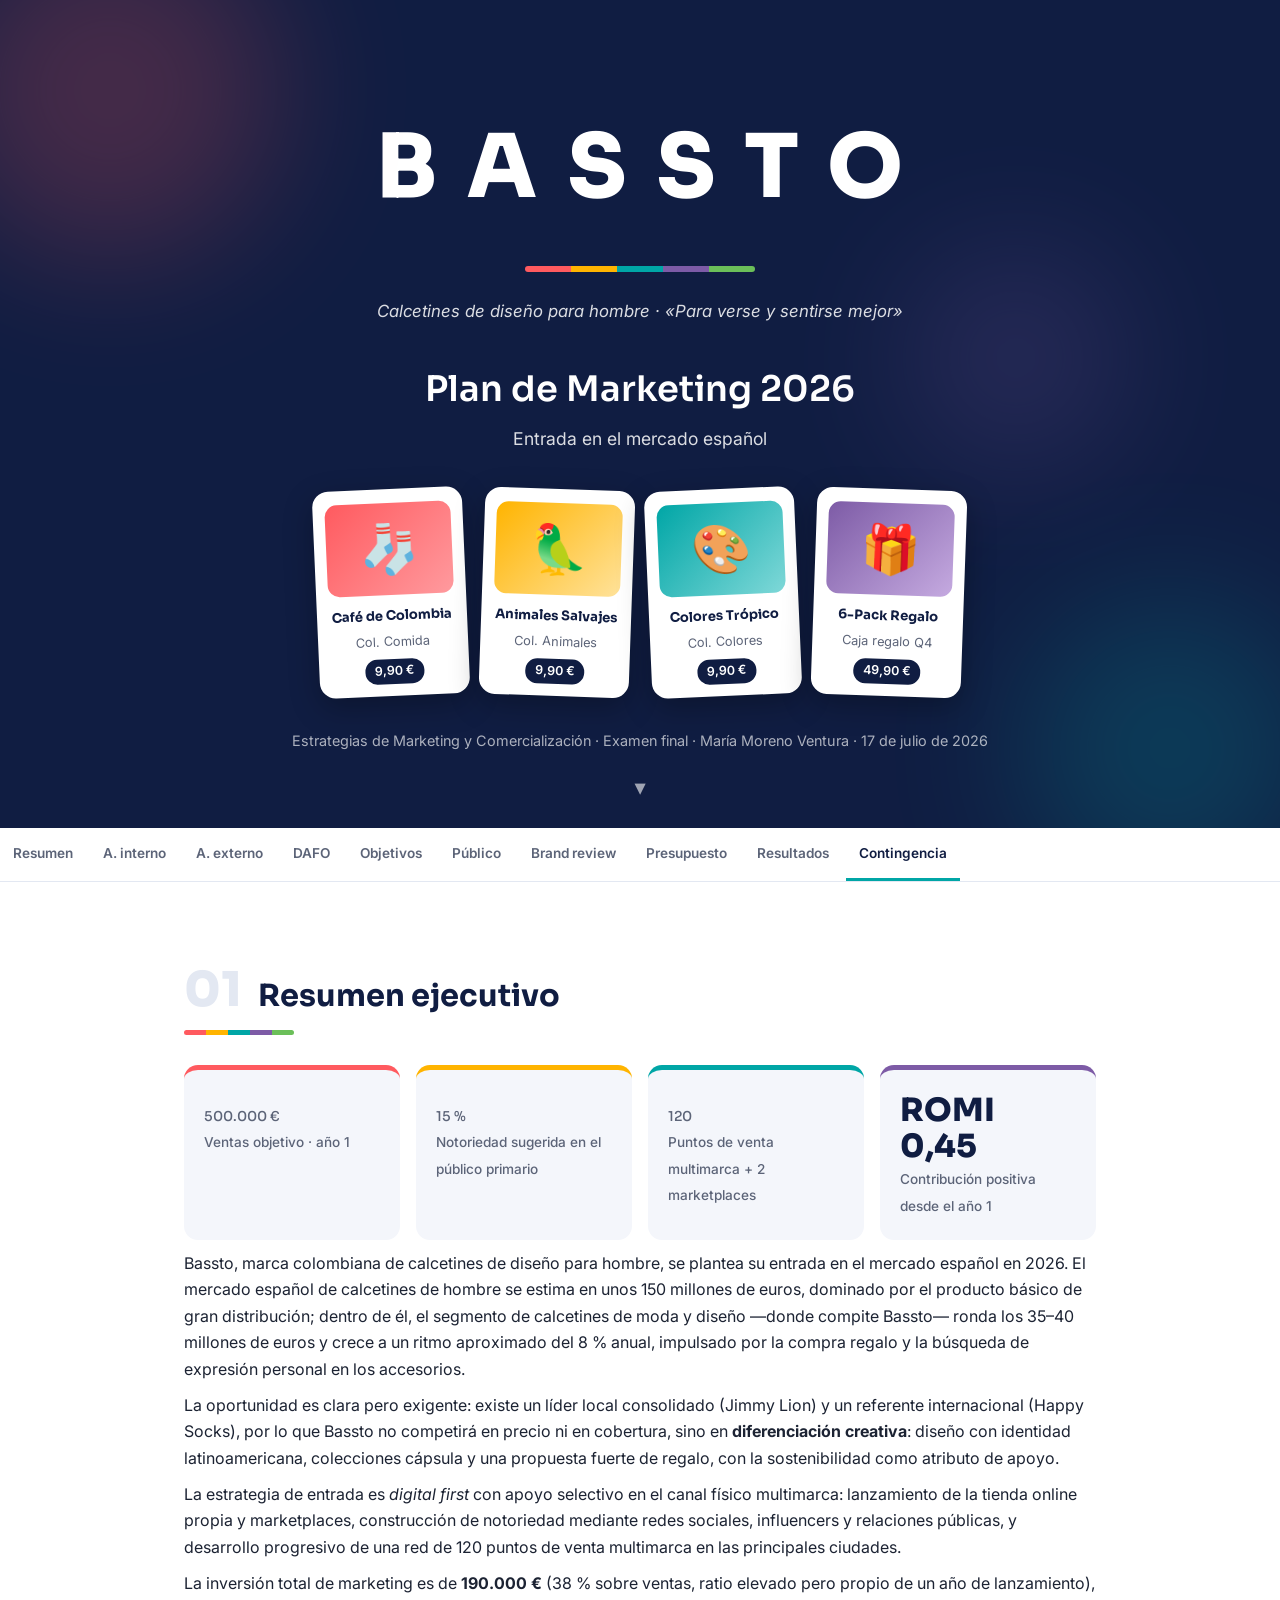
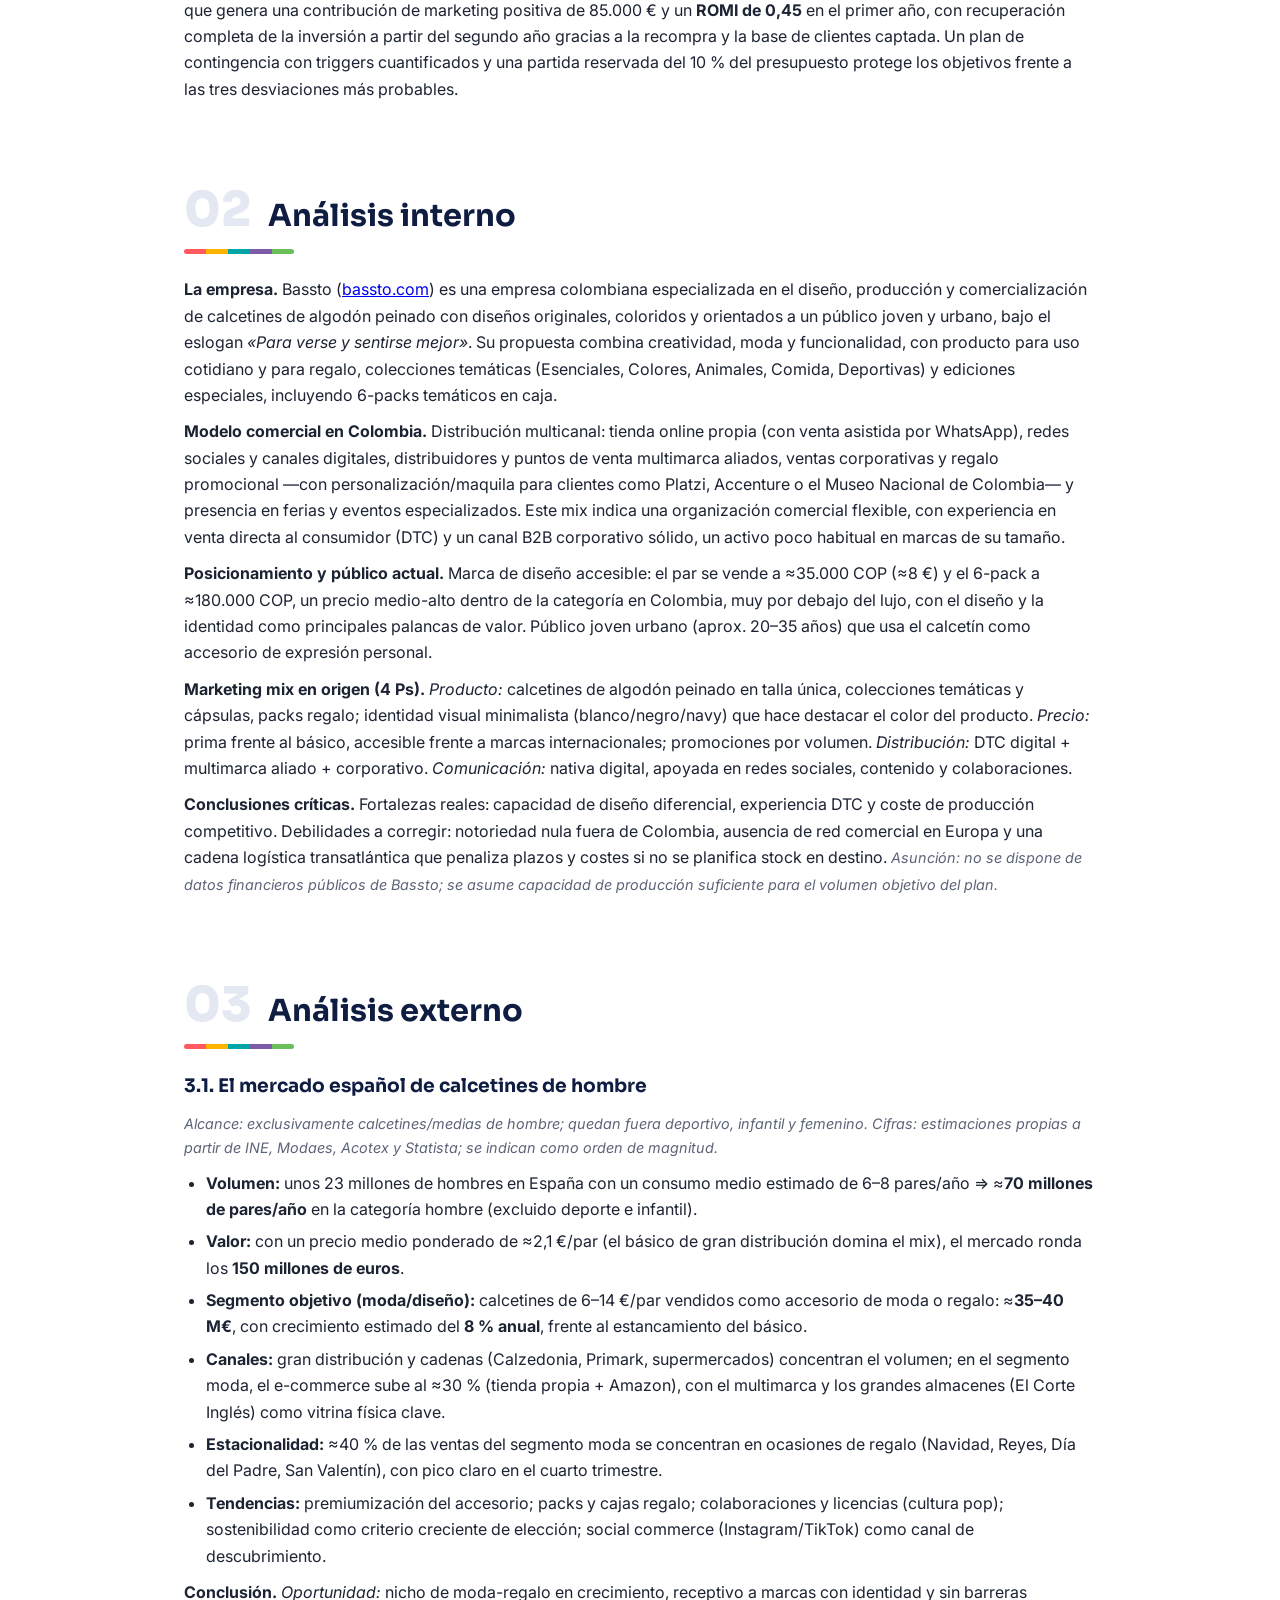
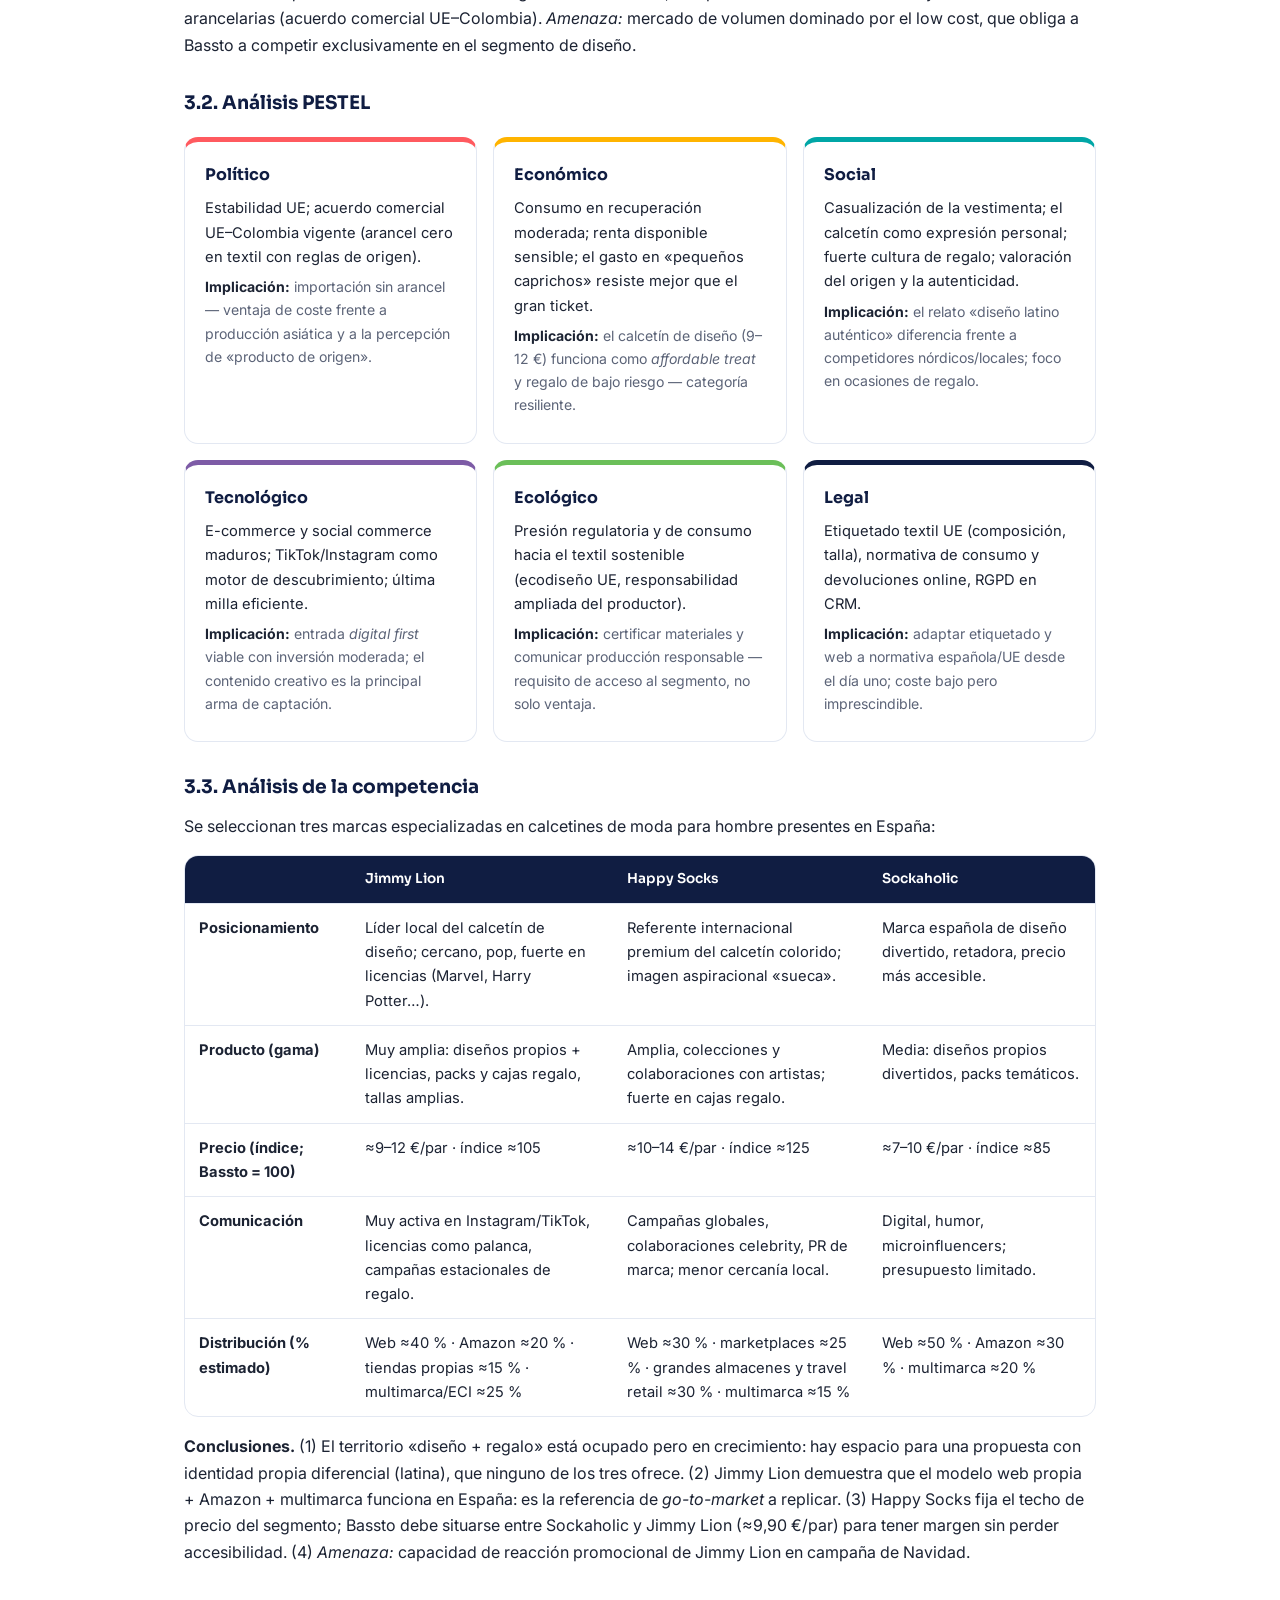
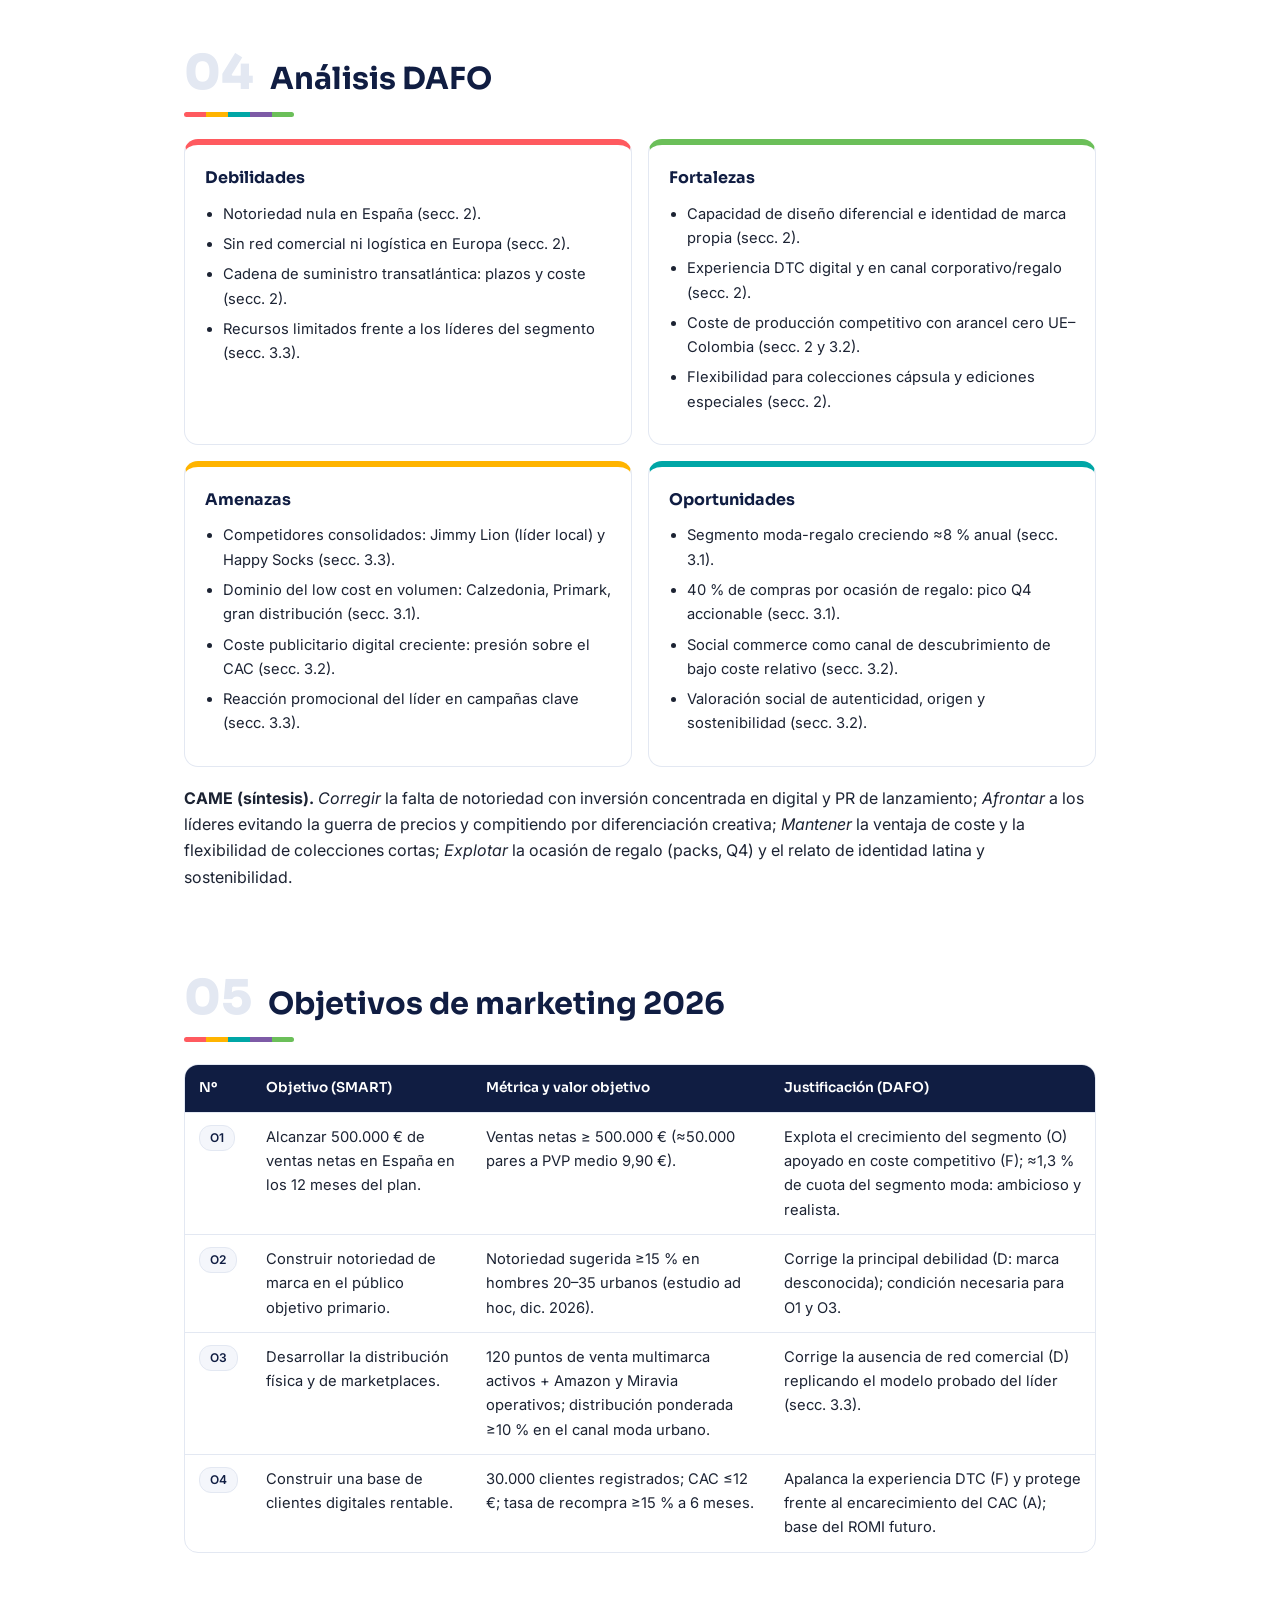
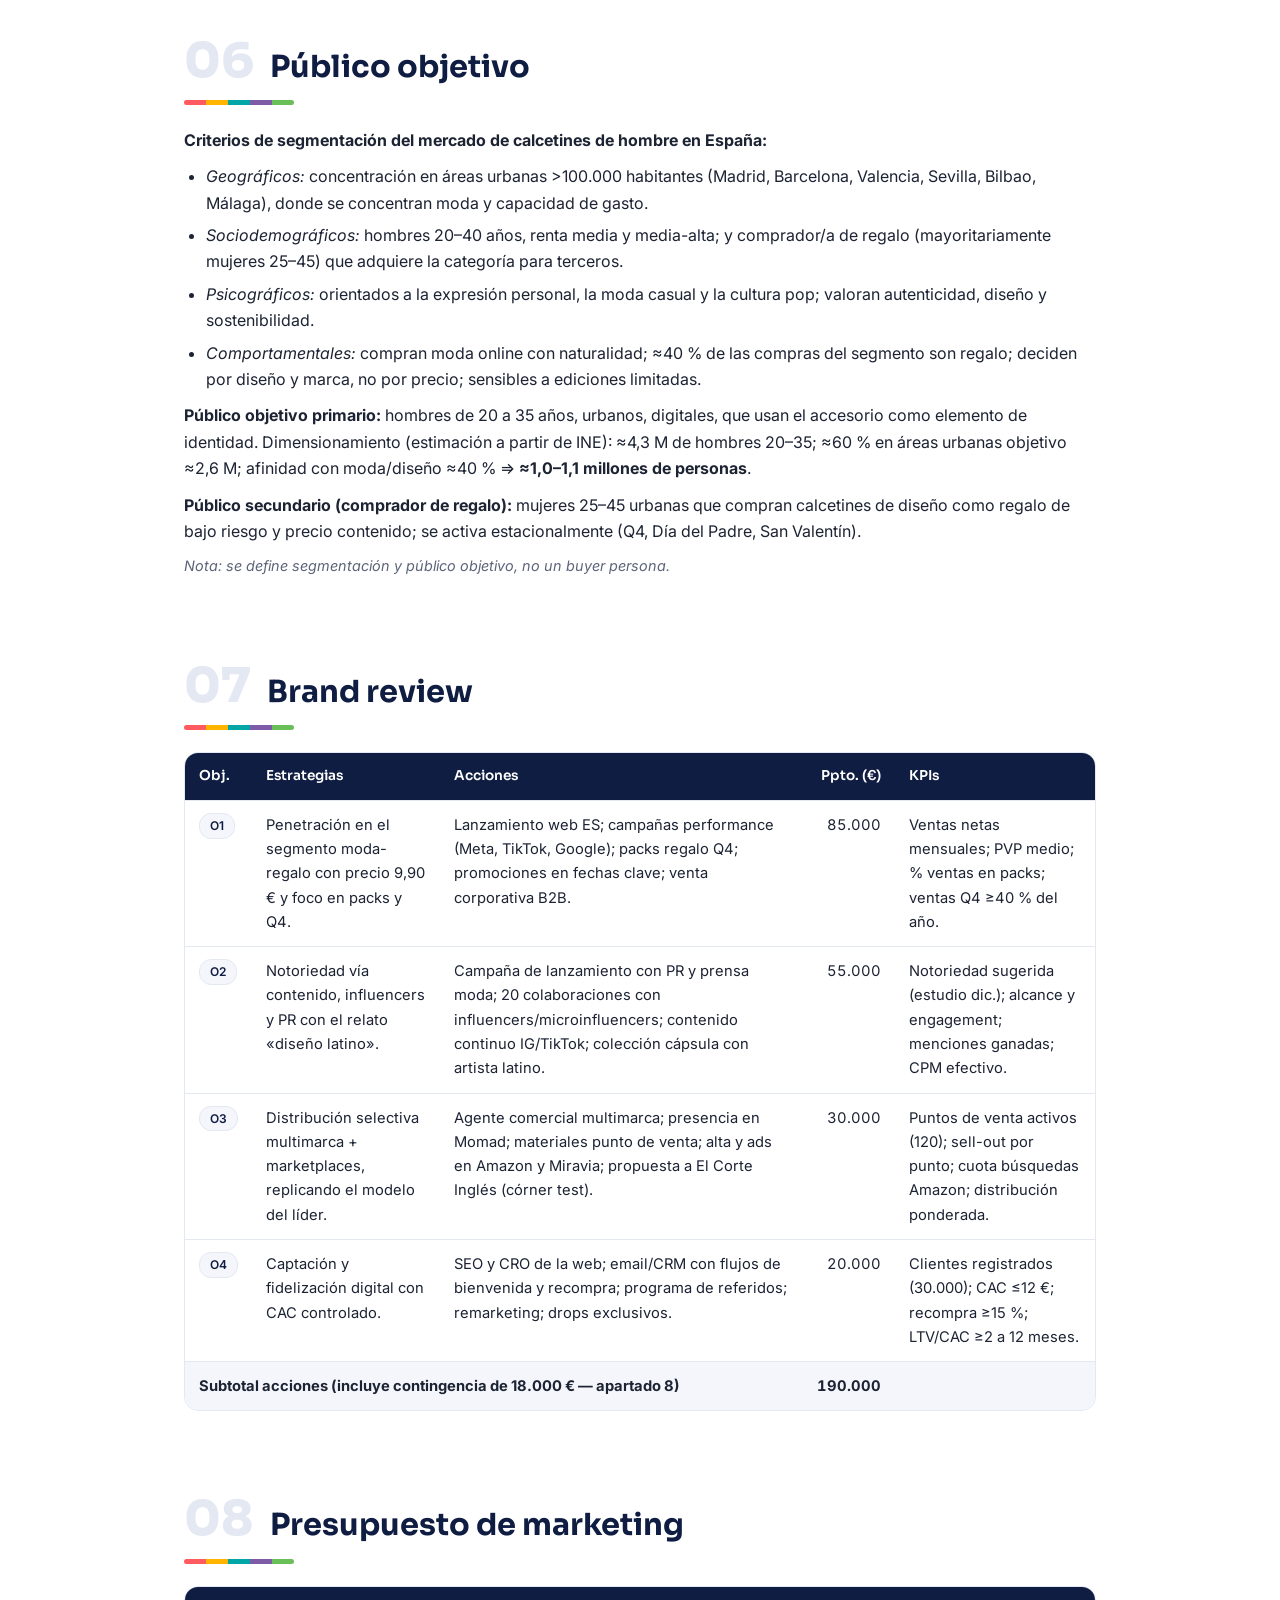
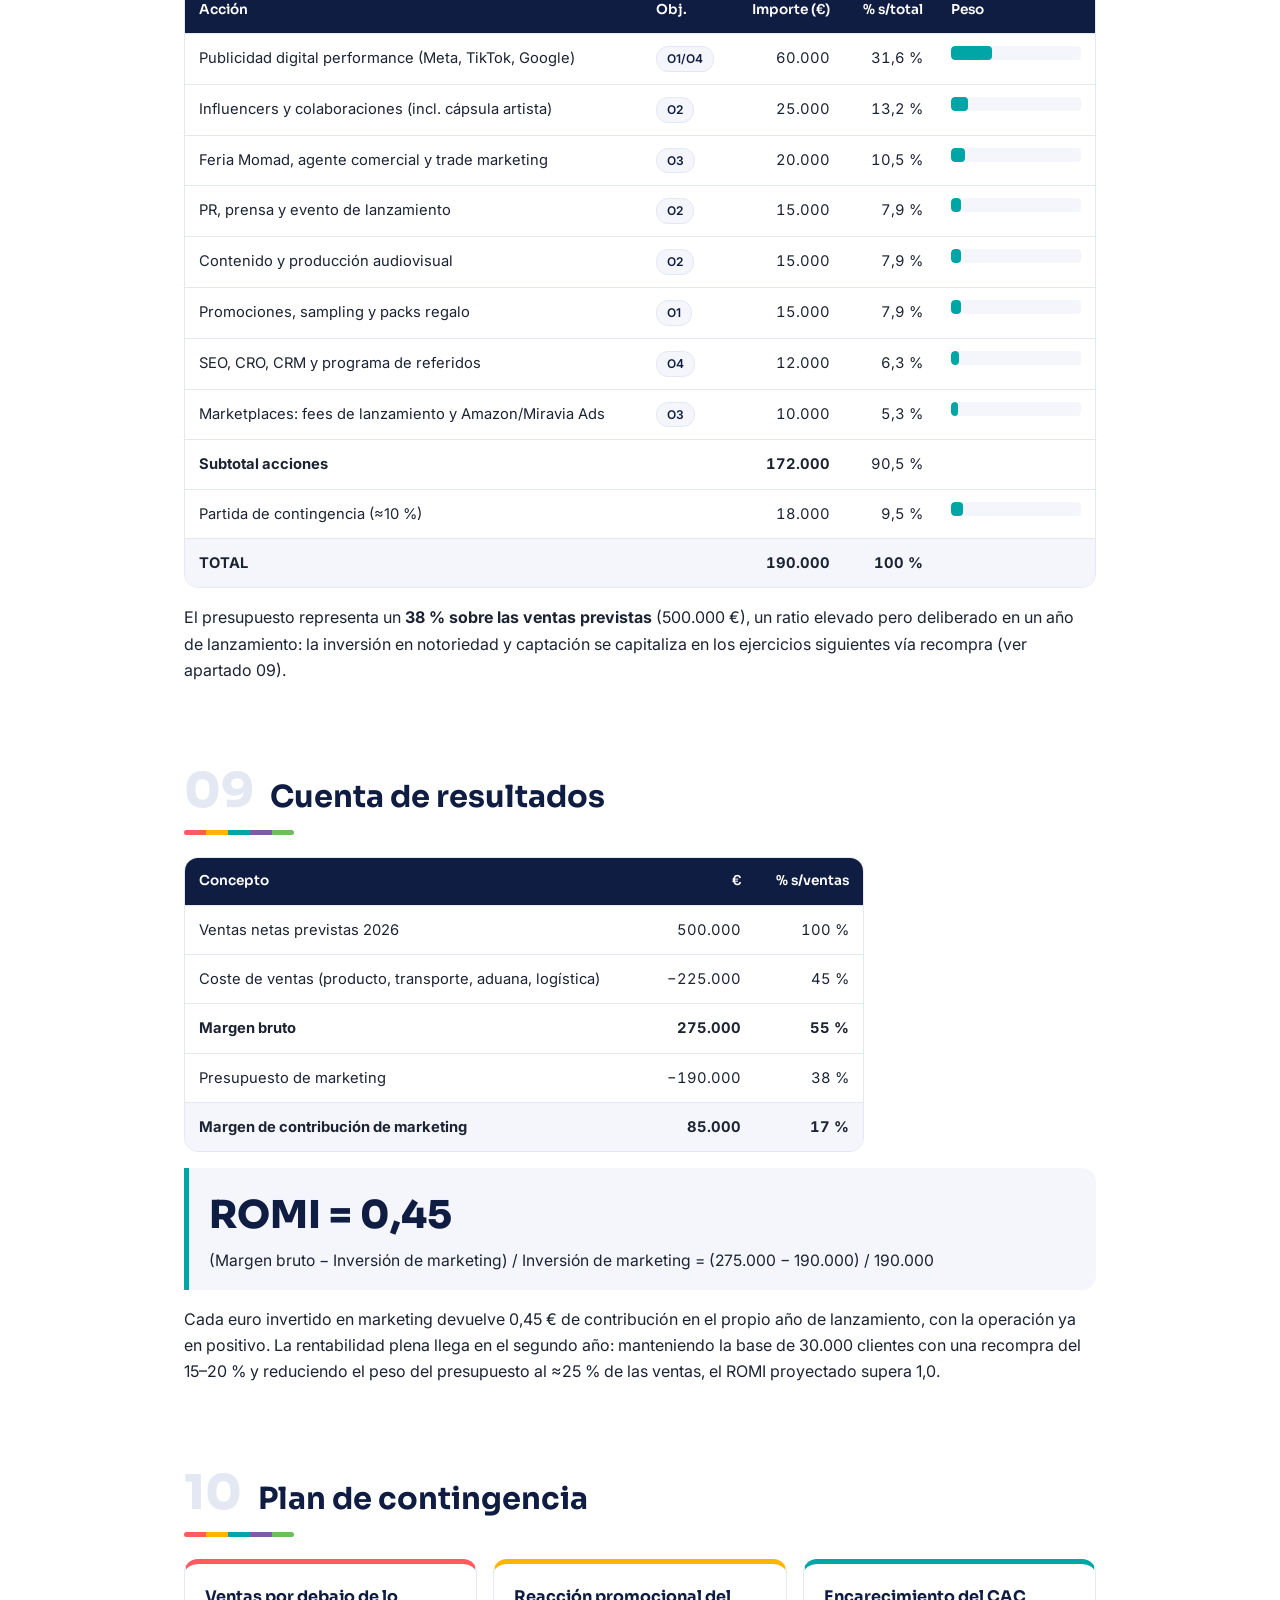
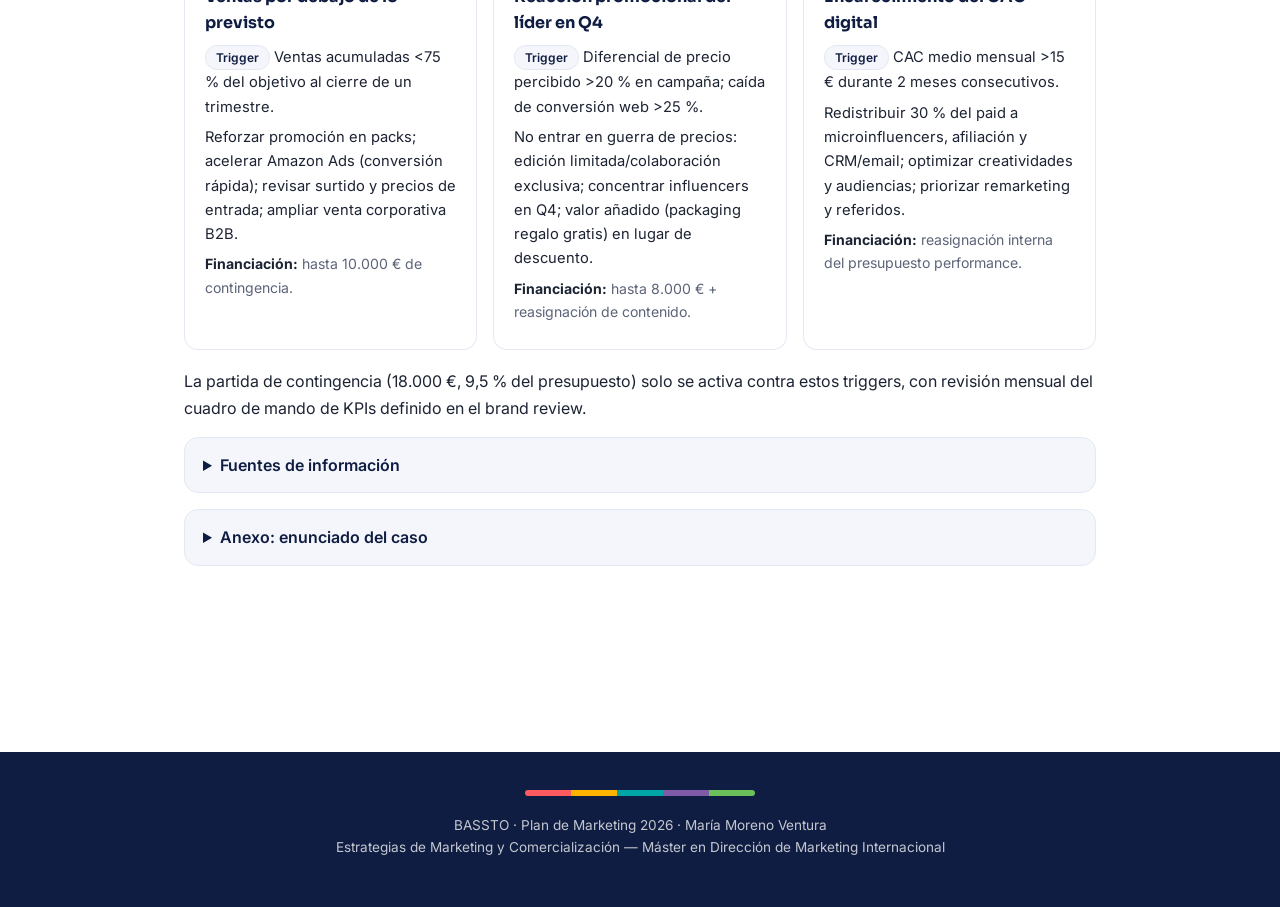
==== commit b9d9e995: "Quitar botón de sugerencias para la entrega Co-Authored-By: Claude Fable 5 <noreply@anthropic.com>" ====
--- a/index.html
+++ b/index.html
@@ -442,7 +442,7 @@
 
   <details>
     <summary>Fuentes de información</summary>
-    <p>Web oficial de Bassto (bassto.com: surtido, precios, colecciones, canal corporativo); INE (demografía y renta); Modaes y Acotex (mercado español de moda); Statista y Euromonitor (categoría calcetería, órdenes de magnitud); webs y perfiles públicos de Jimmy Lion, Happy Socks y Sockaholic; Comisión Europea (acuerdo comercial UE–Colombia); enunciado del caso. Las cifras señaladas como estimación son elaboración propia a partir de estas fuentes.</p>
+    <p>Web oficial de Bassto (bassto.com: surtido, precios, colecciones, canal corporativo); INE (demografía y renta); Modaes y Acotex (mercado español de moda); Statista y Euromonitor (categoría calcetería, órdenes de magnitud); webs y perfiles públicos de Jimmy Lion, Happy Socks y Sockaholic; Comisión Europea (acuerdo comercial UE–Colombia); enunciado del caso. Las cifras señaladas como estimación se han elaborado con apoyo de herramientas de IA a partir de estas fuentes, con revisión y validación humana posterior, y deben interpretarse como órdenes de magnitud.</p>
   </details>
   <details>
     <summary>Anexo: enunciado del caso</summary>
@@ -456,11 +456,6 @@
   <div class="stripe"><i></i><i></i><i></i><i></i><i></i></div>
   <p>BASSTO · Plan de Marketing 2026 · María Moreno Ventura<br>Estrategias de Marketing y Comercialización — Máster en Dirección de Marketing Internacional</p>
 </footer>
-
-<!-- Botón de sugerencias: borrar este bloque (hasta el comentario de cierre) antes de la entrega final -->
-<a id="sugerencias" href="https://github.com/mariaexamen/plan-marketing-2026/issues/new?title=Sugerencia%20de%20cambio&labels=sugerencia&body=%C2%BFQu%C3%A9%20apartado%3F%3A%0A%0A%C2%BFQu%C3%A9%20cambio%3F%3A%0A"
-   target="_blank" rel="noopener">💡 Sugerencias</a>
-<!-- fin botón de sugerencias -->
 
 <script>
   // Barra de progreso
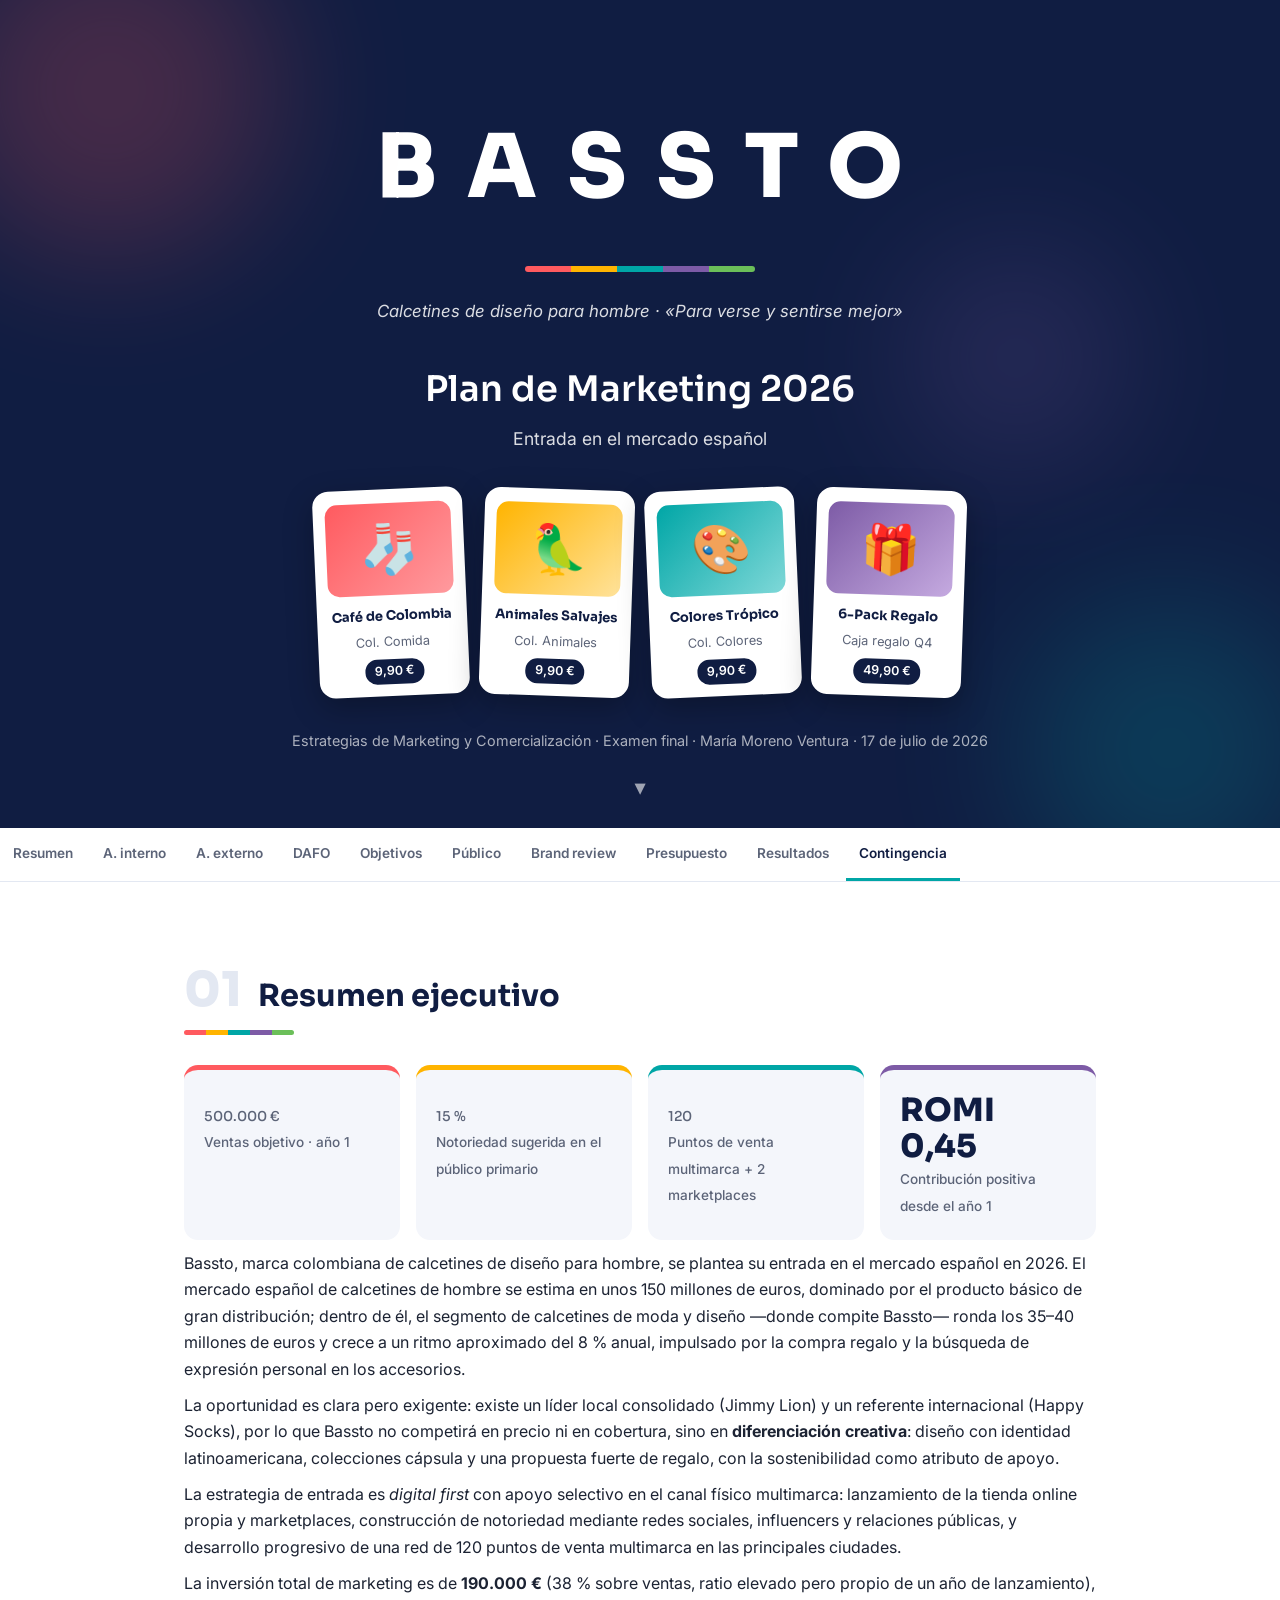
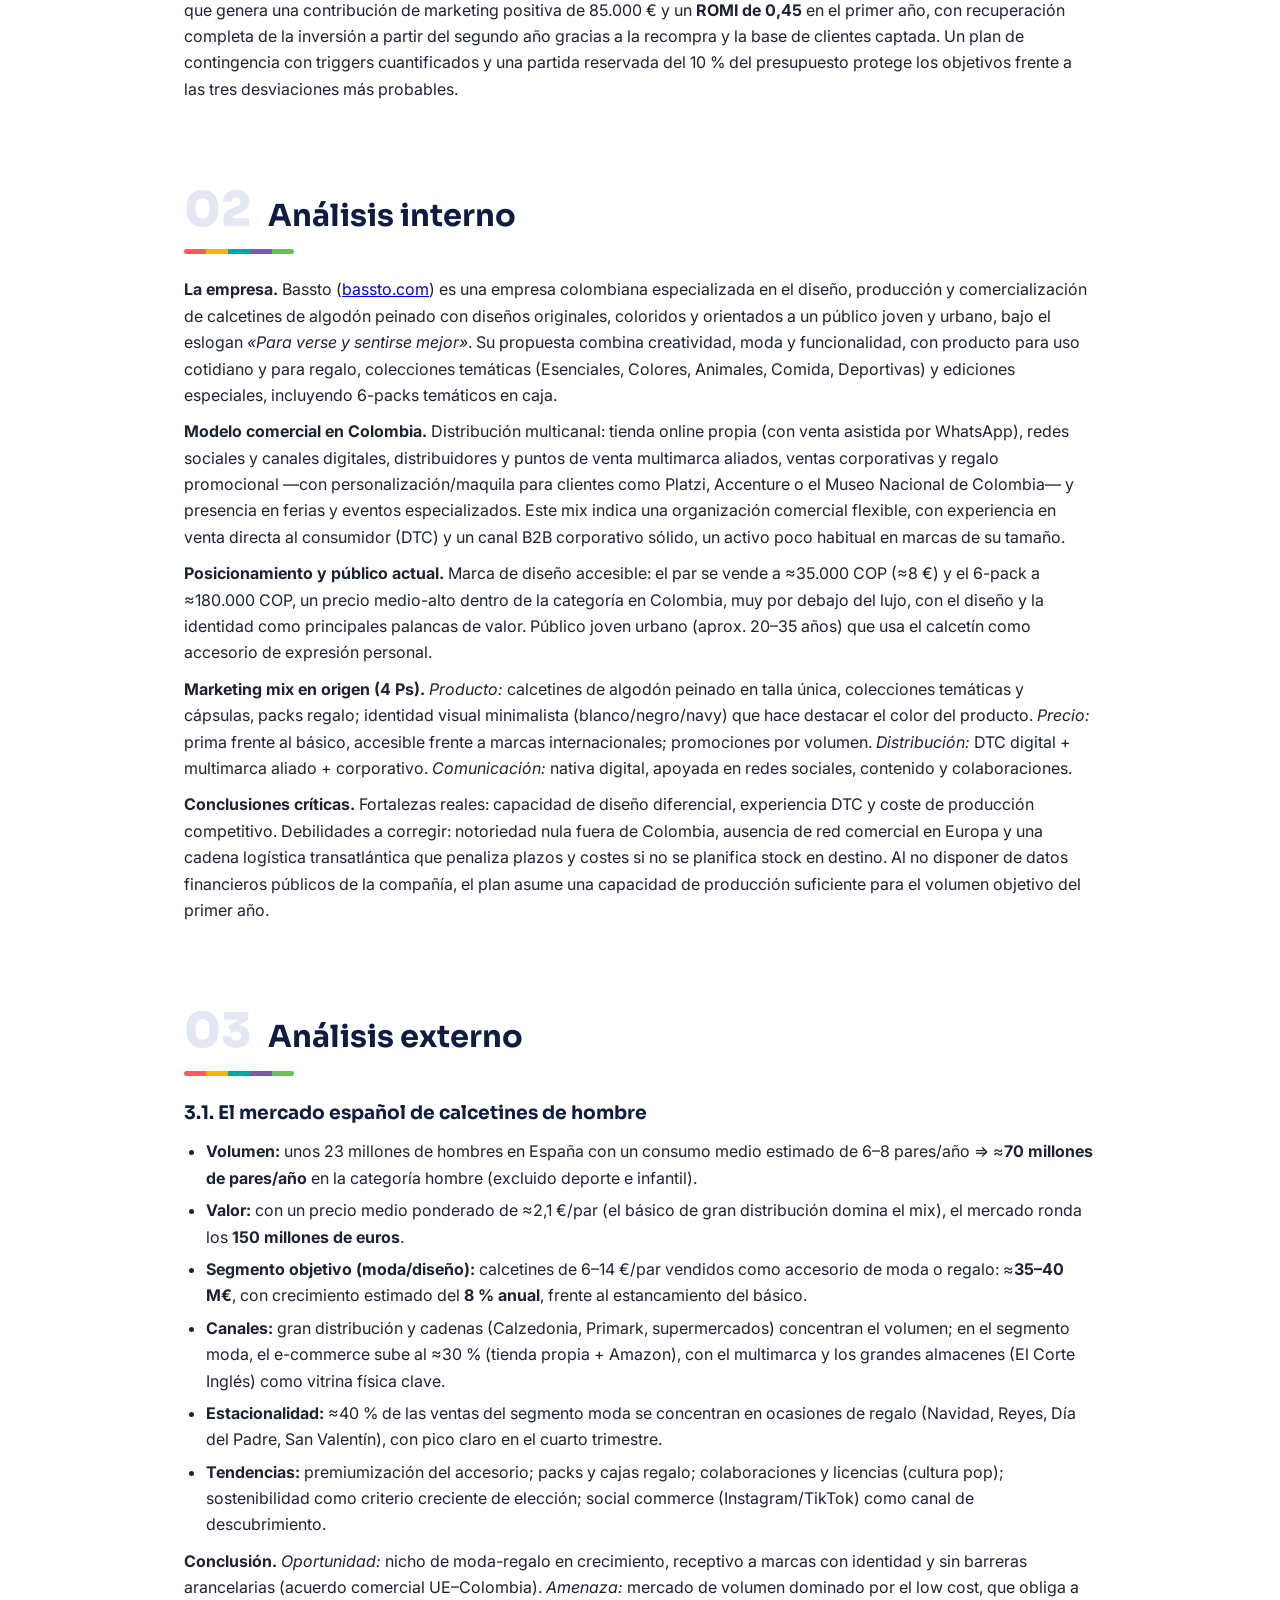
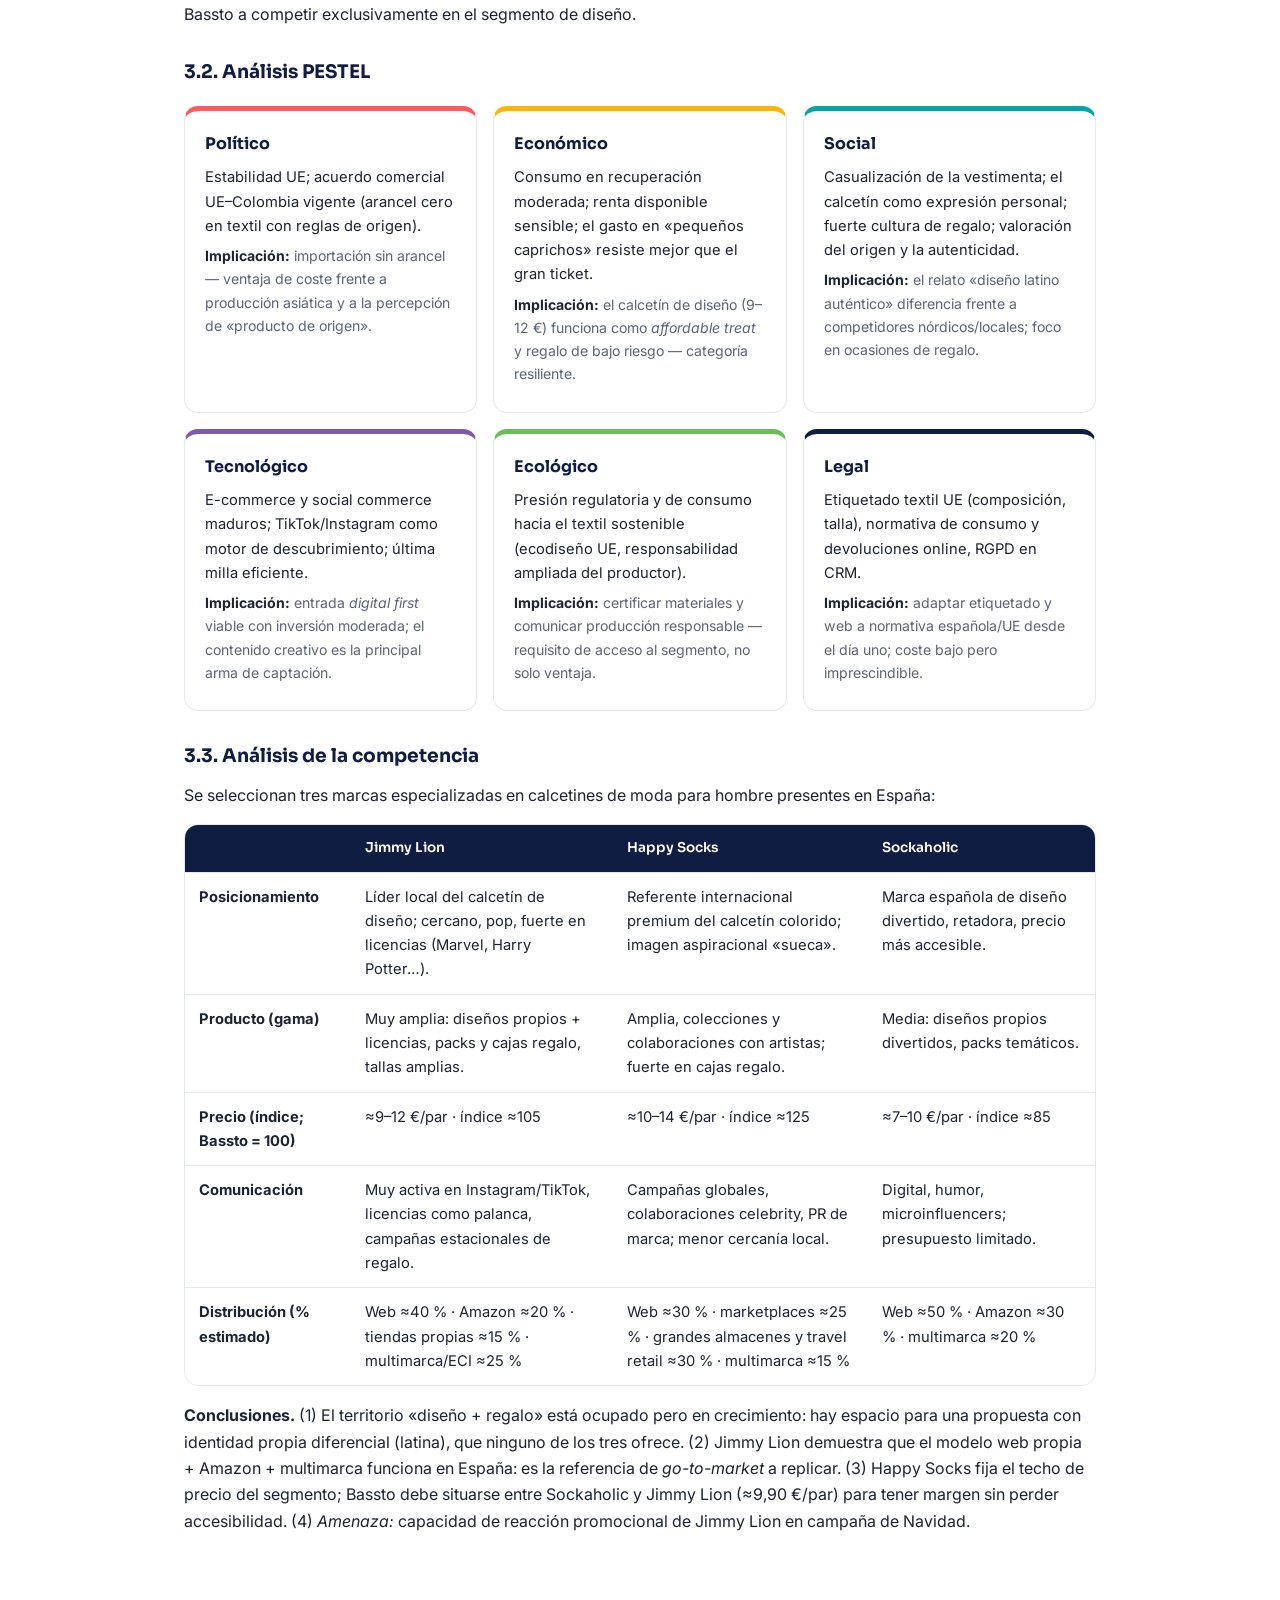
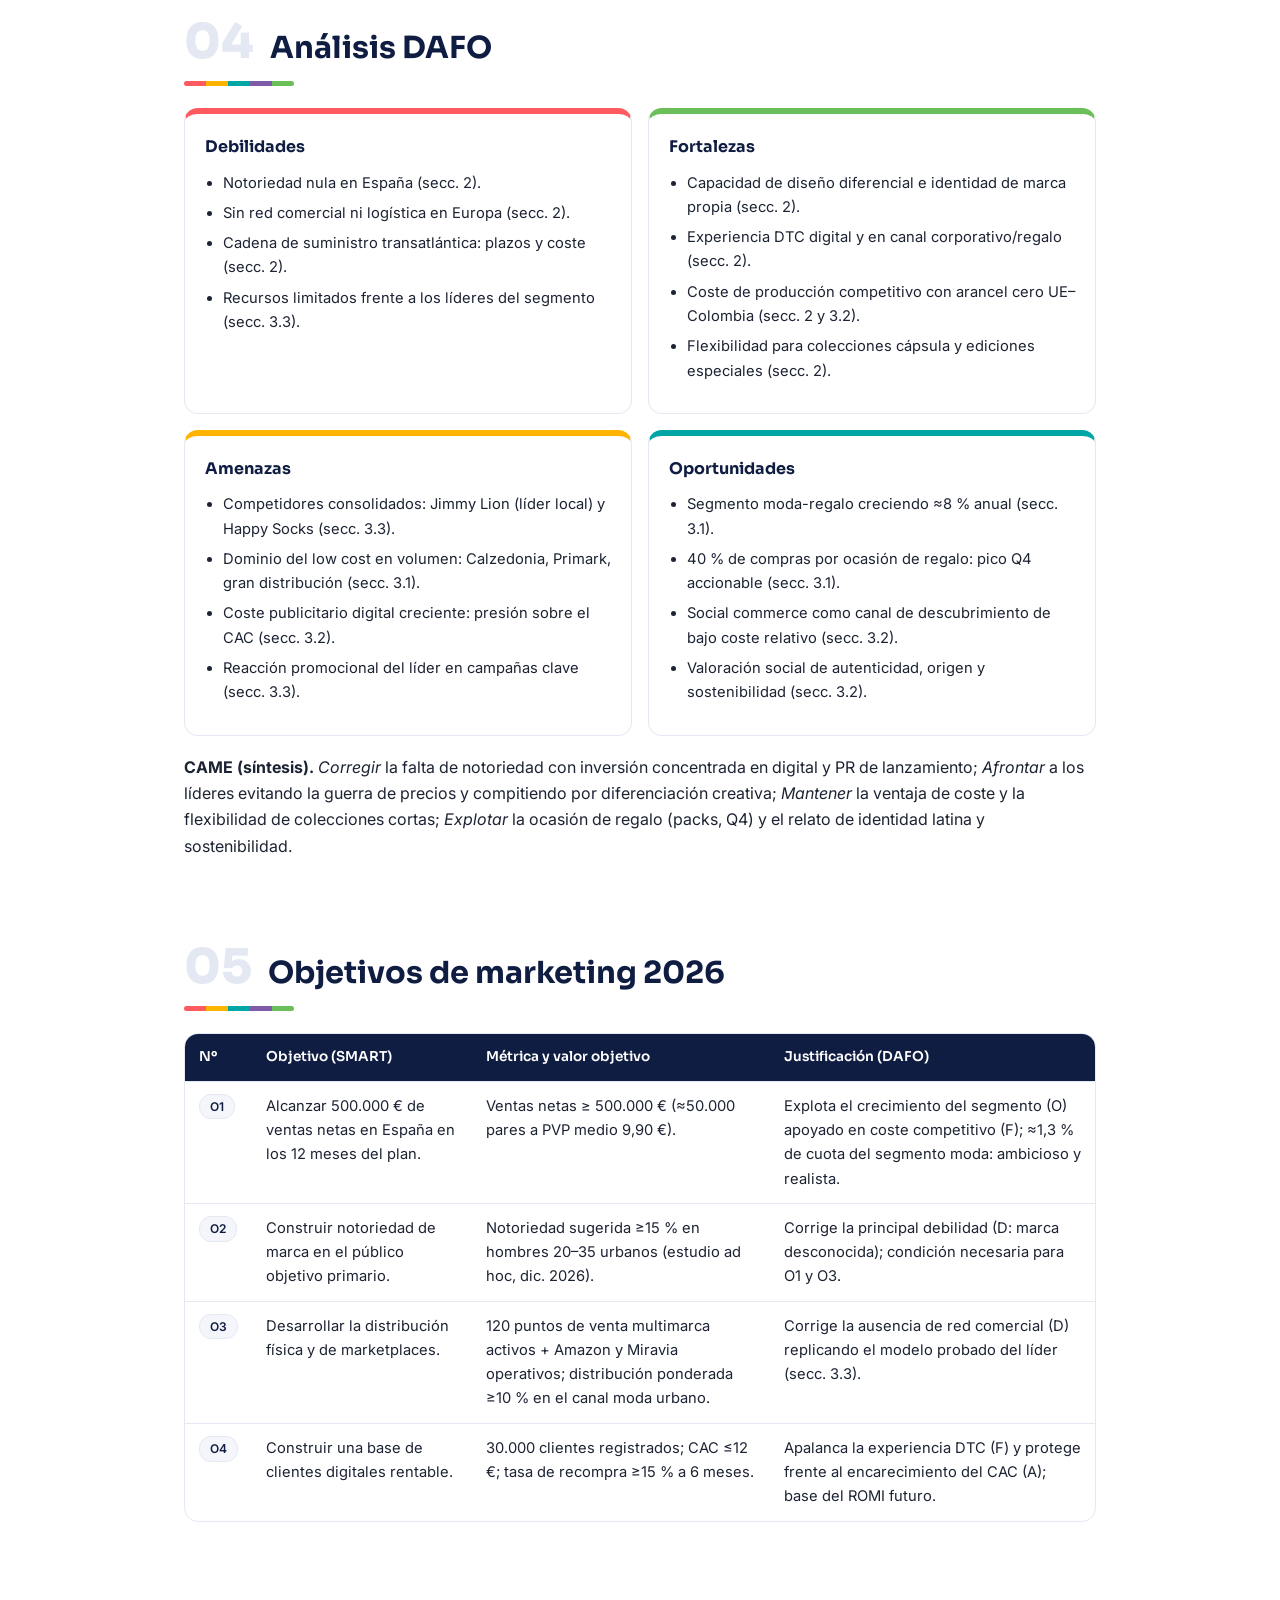
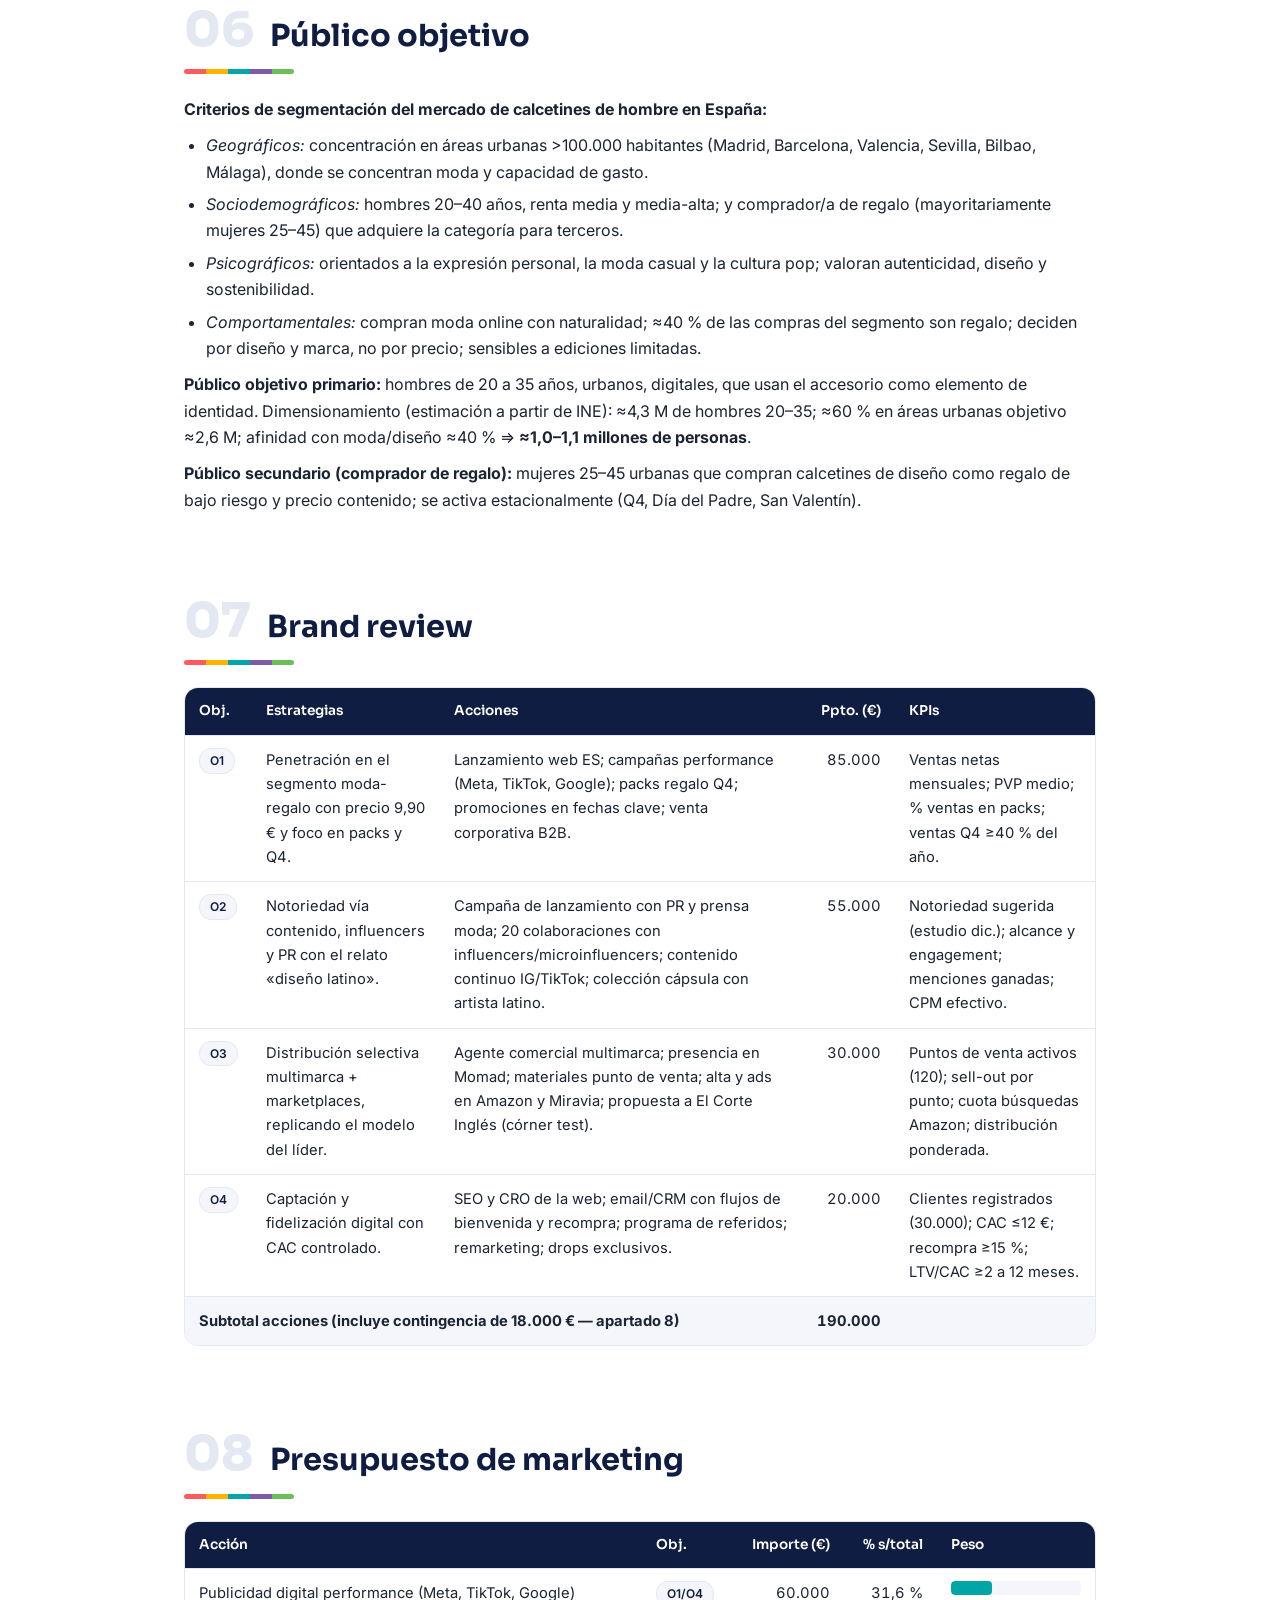
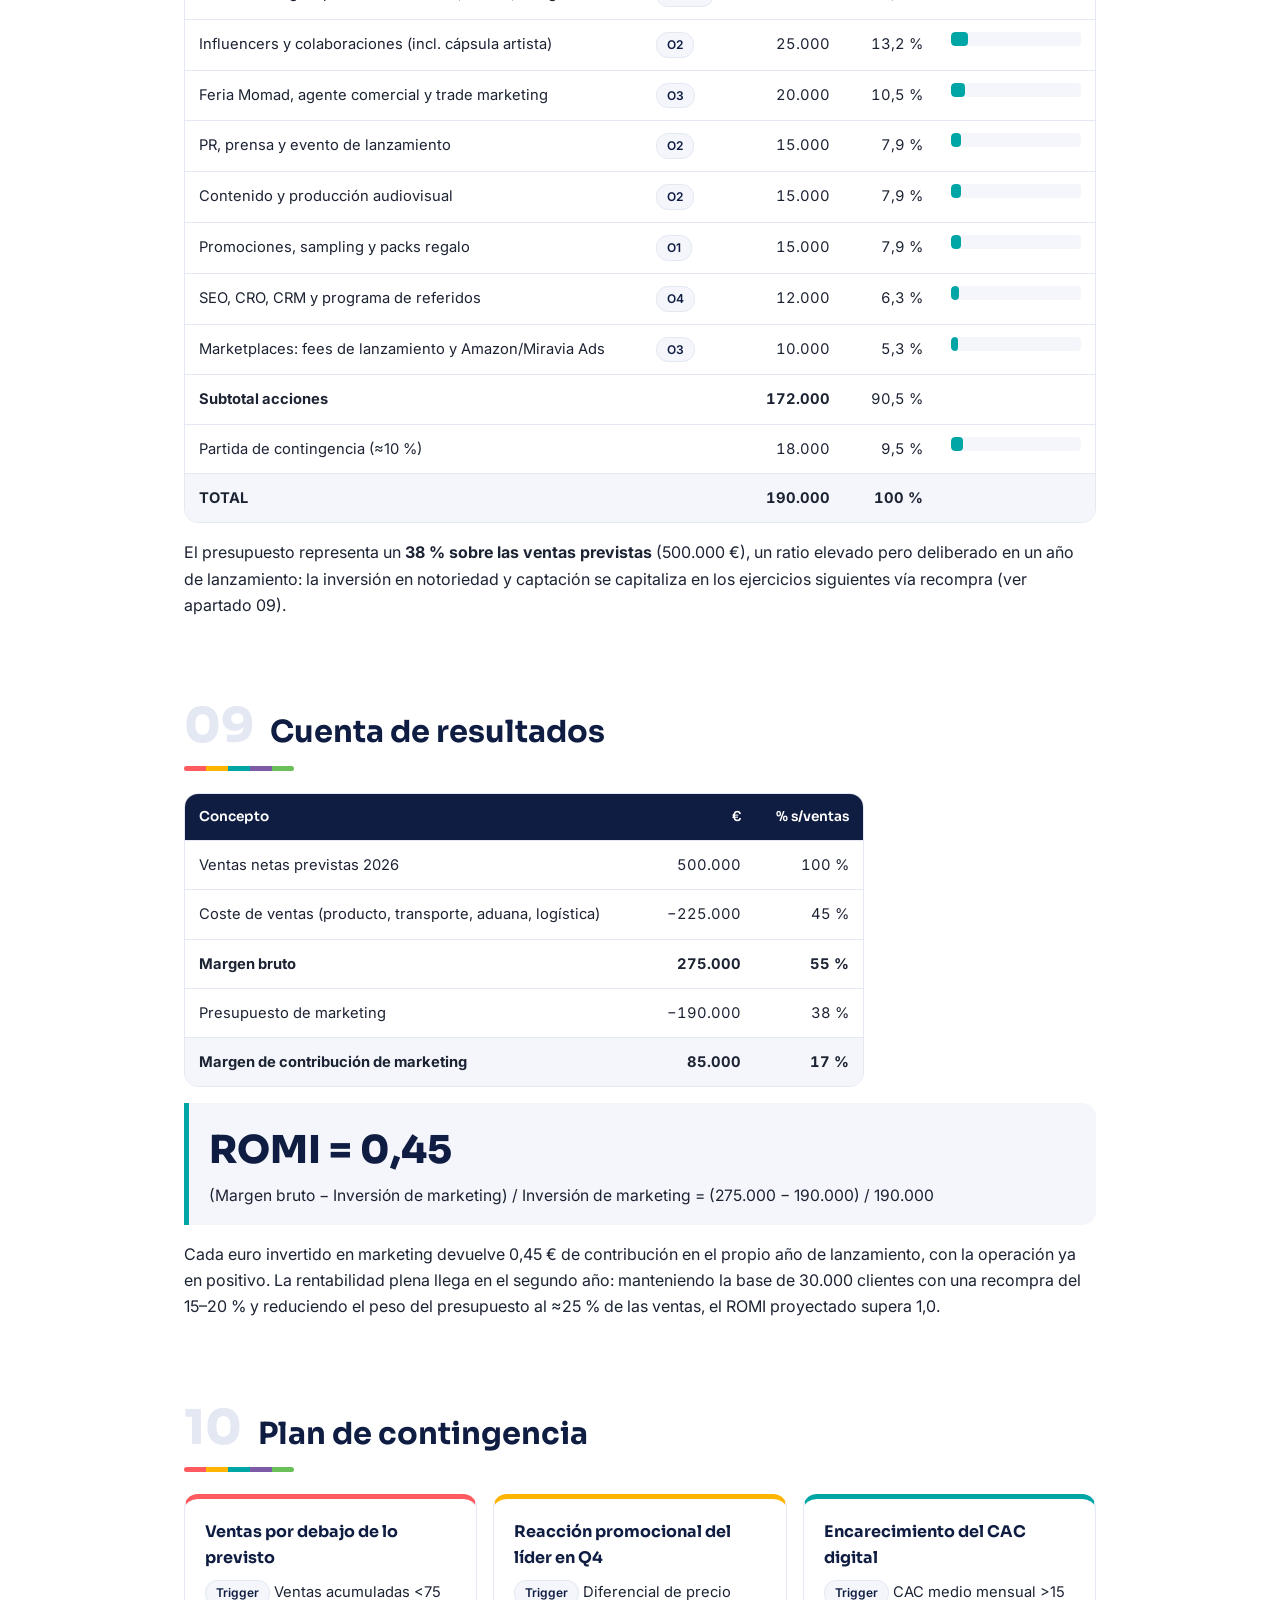
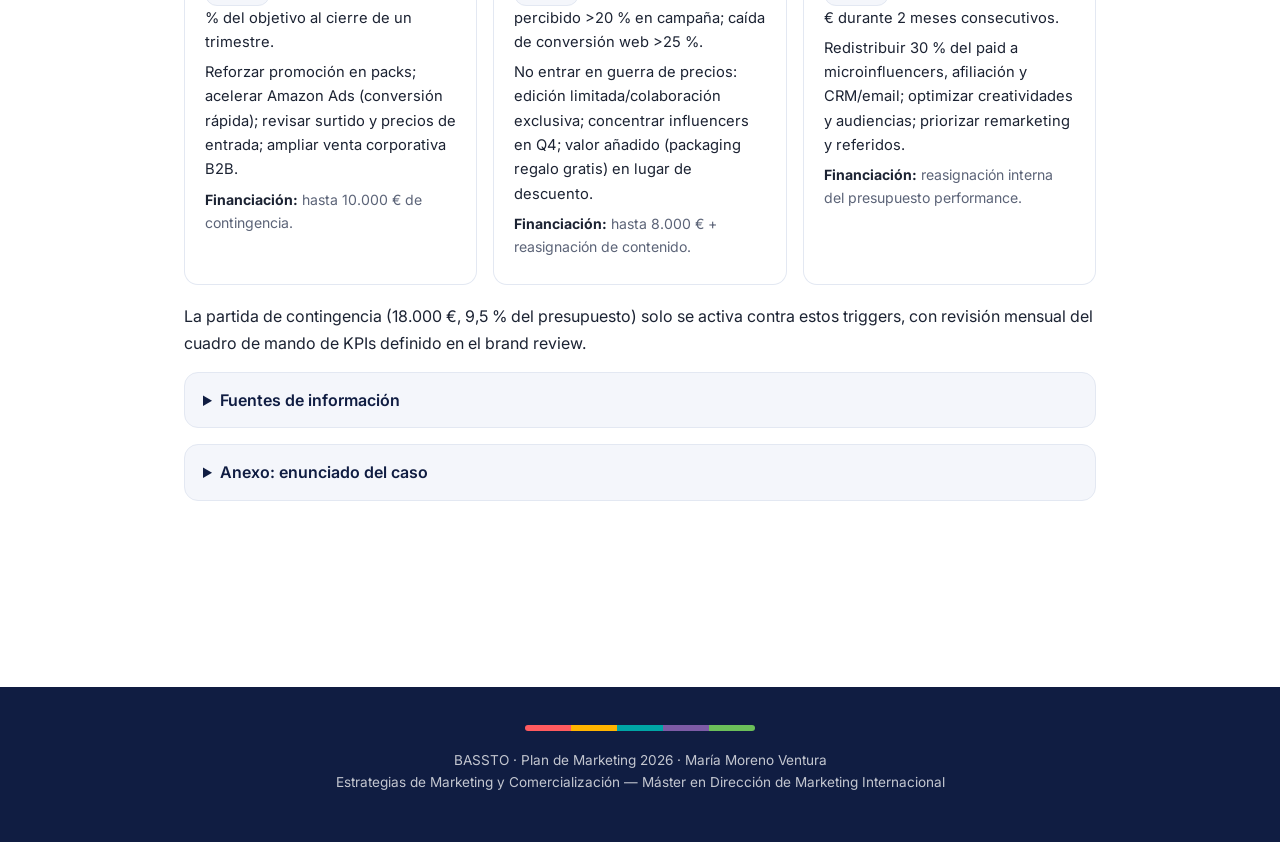
==== commit 2c6aa807: "Quitar notas meta del documento Co-Authored-By: Claude Fable 5 <noreply@anthropic.com>" ====
--- a/index.html
+++ b/index.html
@@ -157,10 +157,6 @@
   footer .stripe{margin:0 auto 18px;}
   footer p{font-size:.85rem; opacity:.75;}
 
-  #sugerencias{position:fixed; bottom:18px; right:18px; background:var(--navy); color:#fff;
-    padding:10px 16px; border-radius:24px; text-decoration:none; font-size:.85rem;
-    box-shadow:0 4px 14px rgba(16,29,66,.35); z-index:45; transition:transform .2s;}
-  #sugerencias:hover{transform:scale(1.05);}
 </style>
 </head>
 <body>
@@ -229,7 +225,7 @@
   <p><b>Modelo comercial en Colombia.</b> Distribución multicanal: tienda online propia (con venta asistida por WhatsApp), redes sociales y canales digitales, distribuidores y puntos de venta multimarca aliados, ventas corporativas y regalo promocional —con personalización/maquila para clientes como Platzi, Accenture o el Museo Nacional de Colombia— y presencia en ferias y eventos especializados. Este mix indica una organización comercial flexible, con experiencia en venta directa al consumidor (DTC) y un canal B2B corporativo sólido, un activo poco habitual en marcas de su tamaño.</p>
   <p><b>Posicionamiento y público actual.</b> Marca de diseño accesible: el par se vende a ≈35.000 COP (≈8 €) y el 6-pack a ≈180.000 COP, un precio medio-alto dentro de la categoría en Colombia, muy por debajo del lujo, con el diseño y la identidad como principales palancas de valor. Público joven urbano (aprox. 20–35 años) que usa el calcetín como accesorio de expresión personal.</p>
   <p><b>Marketing mix en origen (4 Ps).</b> <i>Producto:</i> calcetines de algodón peinado en talla única, colecciones temáticas y cápsulas, packs regalo; identidad visual minimalista (blanco/negro/navy) que hace destacar el color del producto. <i>Precio:</i> prima frente al básico, accesible frente a marcas internacionales; promociones por volumen. <i>Distribución:</i> DTC digital + multimarca aliado + corporativo. <i>Comunicación:</i> nativa digital, apoyada en redes sociales, contenido y colaboraciones.</p>
-  <p><b>Conclusiones críticas.</b> Fortalezas reales: capacidad de diseño diferencial, experiencia DTC y coste de producción competitivo. Debilidades a corregir: notoriedad nula fuera de Colombia, ausencia de red comercial en Europa y una cadena logística transatlántica que penaliza plazos y costes si no se planifica stock en destino. <span class="note">Asunción: no se dispone de datos financieros públicos de Bassto; se asume capacidad de producción suficiente para el volumen objetivo del plan.</span></p>
+  <p><b>Conclusiones críticas.</b> Fortalezas reales: capacidad de diseño diferencial, experiencia DTC y coste de producción competitivo. Debilidades a corregir: notoriedad nula fuera de Colombia, ausencia de red comercial en Europa y una cadena logística transatlántica que penaliza plazos y costes si no se planifica stock en destino. Al no disponer de datos financieros públicos de la compañía, el plan asume una capacidad de producción suficiente para el volumen objetivo del primer año.</p>
 </section>
 
 <!-- ============ 3 ============ -->
@@ -238,7 +234,6 @@
   <div class="mini-stripe"><i></i><i></i><i></i><i></i><i></i></div>
 
   <h3 style="color:var(--navy); margin:18px 0 8px;">3.1. El mercado español de calcetines de hombre</h3>
-  <p class="note">Alcance: exclusivamente calcetines/medias de hombre; quedan fuera deportivo, infantil y femenino. Cifras: estimaciones propias a partir de INE, Modaes, Acotex y Statista; se indican como orden de magnitud.</p>
   <ul>
     <li><b>Volumen:</b> unos 23 millones de hombres en España con un consumo medio estimado de 6–8 pares/año ⇒ ≈<b>70 millones de pares/año</b> en la categoría hombre (excluido deporte e infantil).</li>
     <li><b>Valor:</b> con un precio medio ponderado de ≈2,1 €/par (el básico de gran distribución domina el mix), el mercado ronda los <b>150 millones de euros</b>.</li>
@@ -348,7 +343,6 @@
   </ul>
   <p><b>Público objetivo primario:</b> hombres de 20 a 35 años, urbanos, digitales, que usan el accesorio como elemento de identidad. Dimensionamiento (estimación a partir de INE): ≈4,3 M de hombres 20–35; ≈60 % en áreas urbanas objetivo ≈2,6 M; afinidad con moda/diseño ≈40 % ⇒ <b>≈1,0–1,1 millones de personas</b>.</p>
   <p><b>Público secundario (comprador de regalo):</b> mujeres 25–45 urbanas que compran calcetines de diseño como regalo de bajo riesgo y precio contenido; se activa estacionalmente (Q4, Día del Padre, San Valentín).</p>
-  <p class="note">Nota: se define segmentación y público objetivo, no un buyer persona.</p>
 </section>
 
 <!-- ============ 7 ============ -->
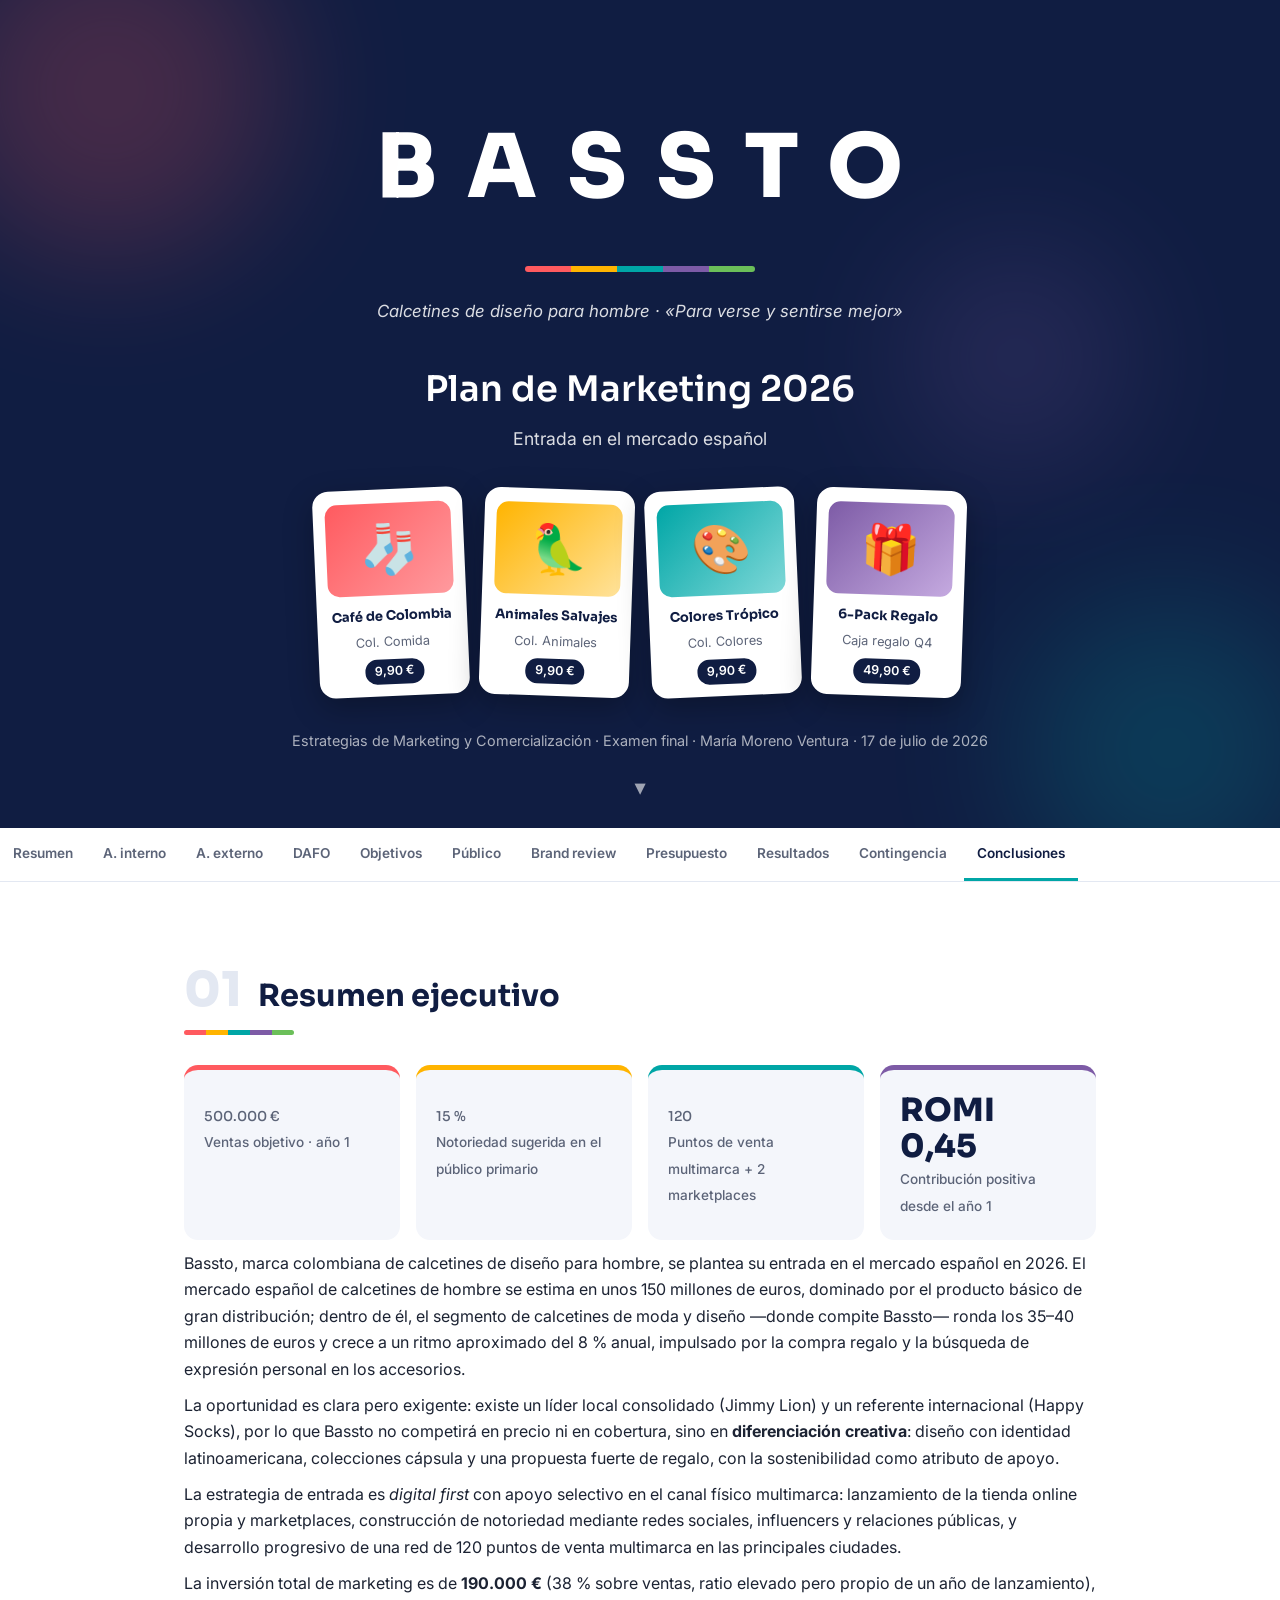
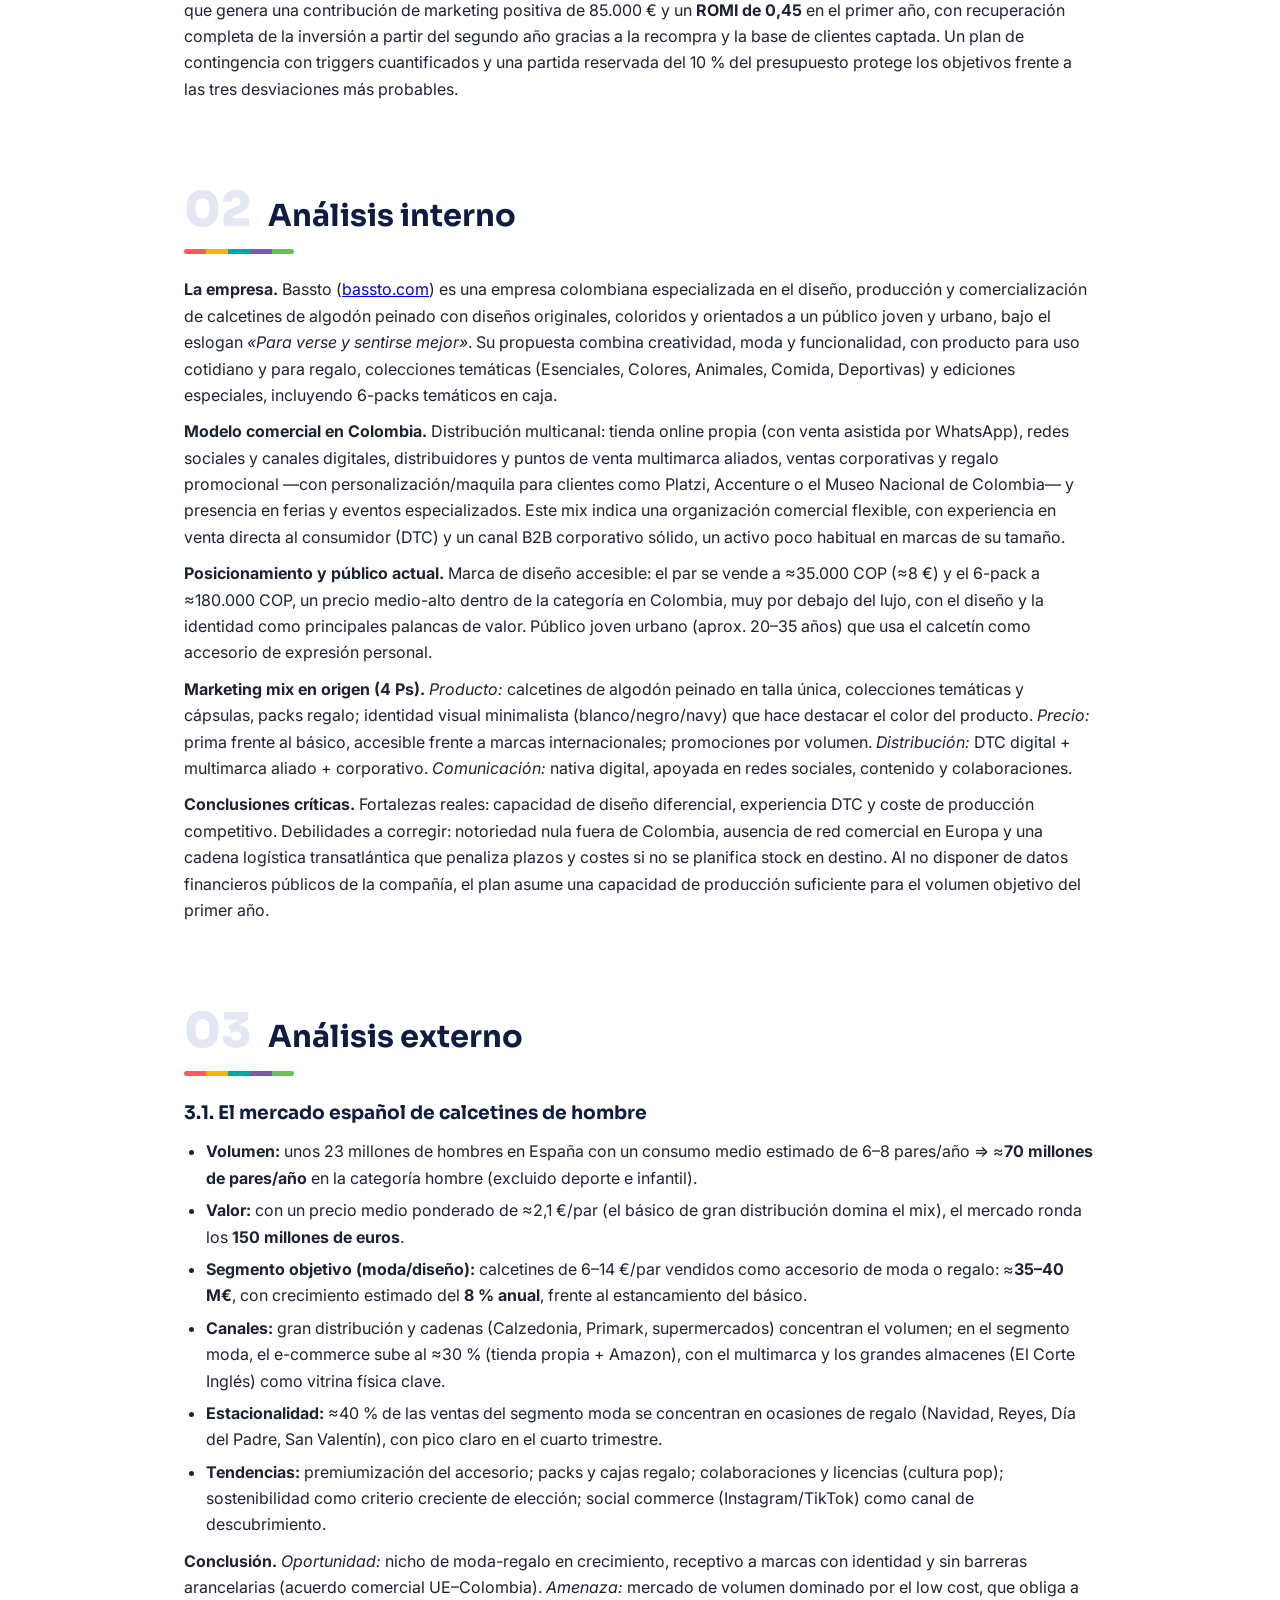
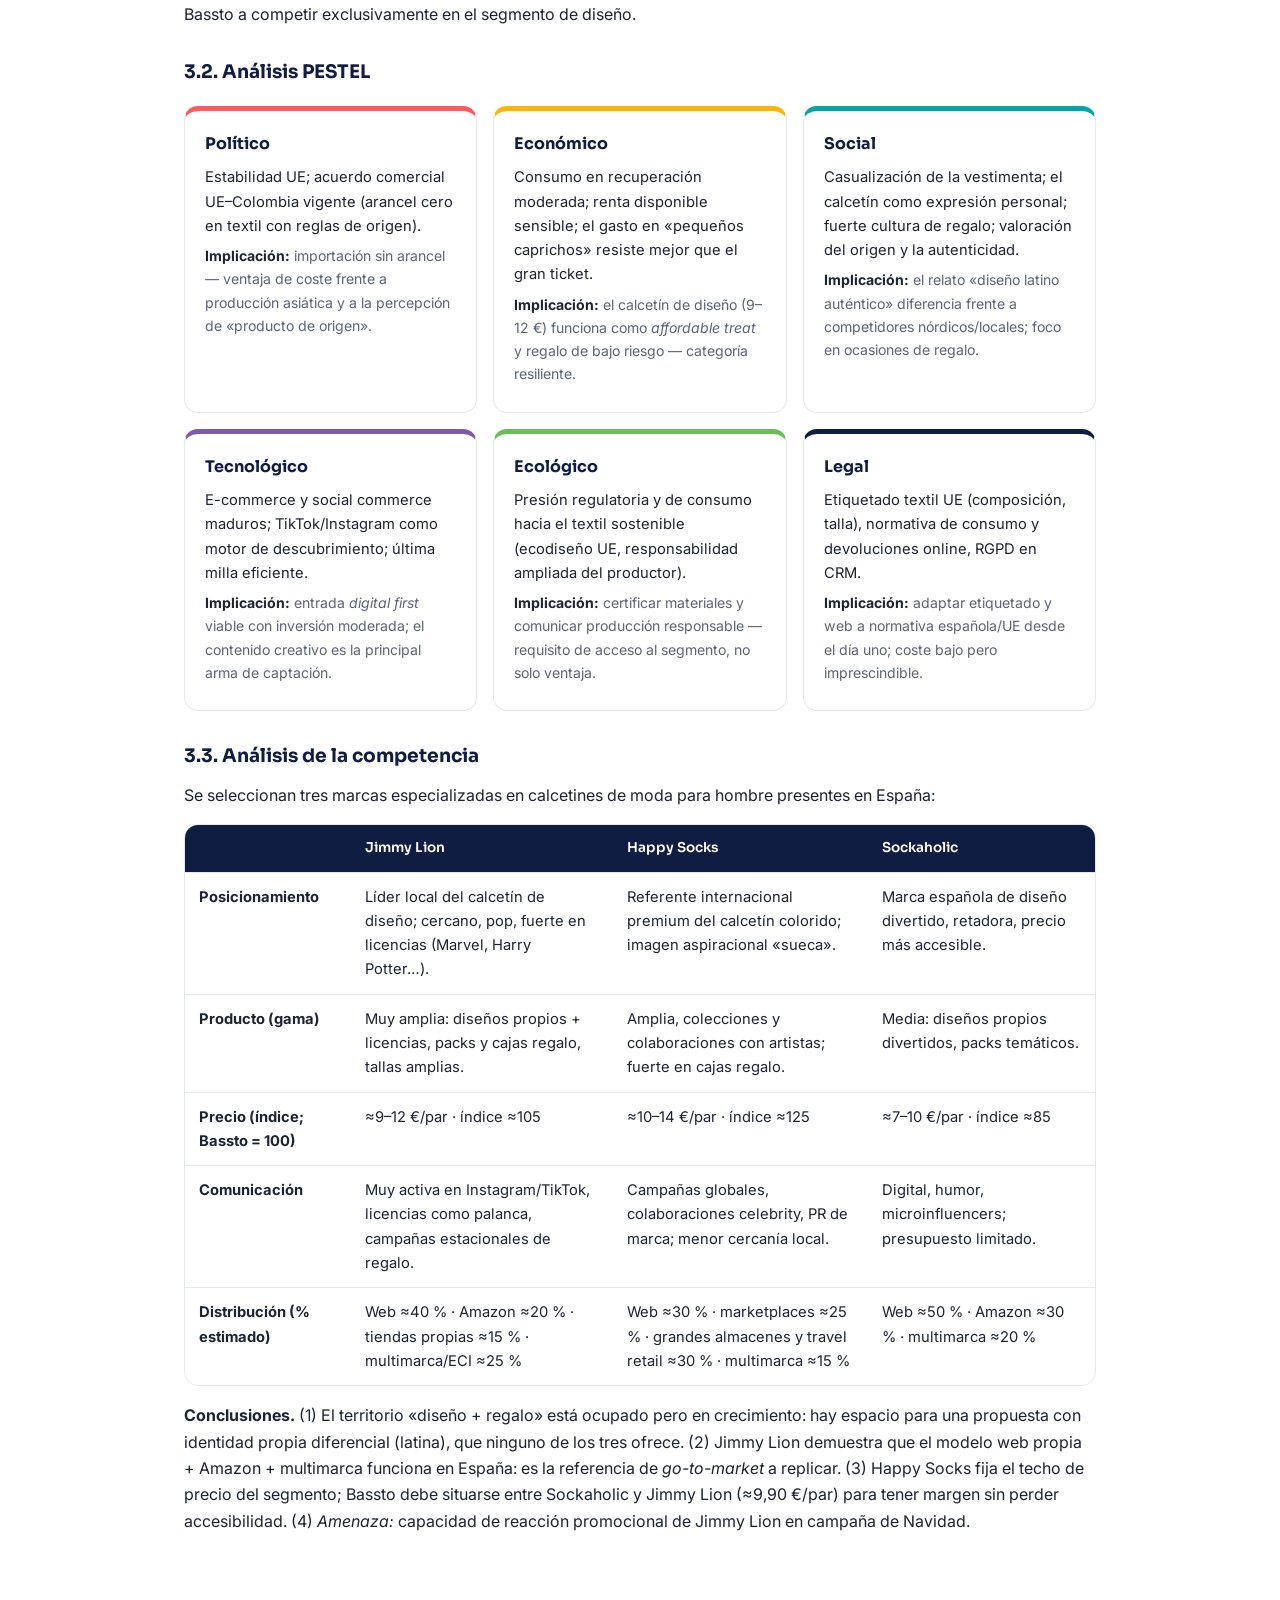
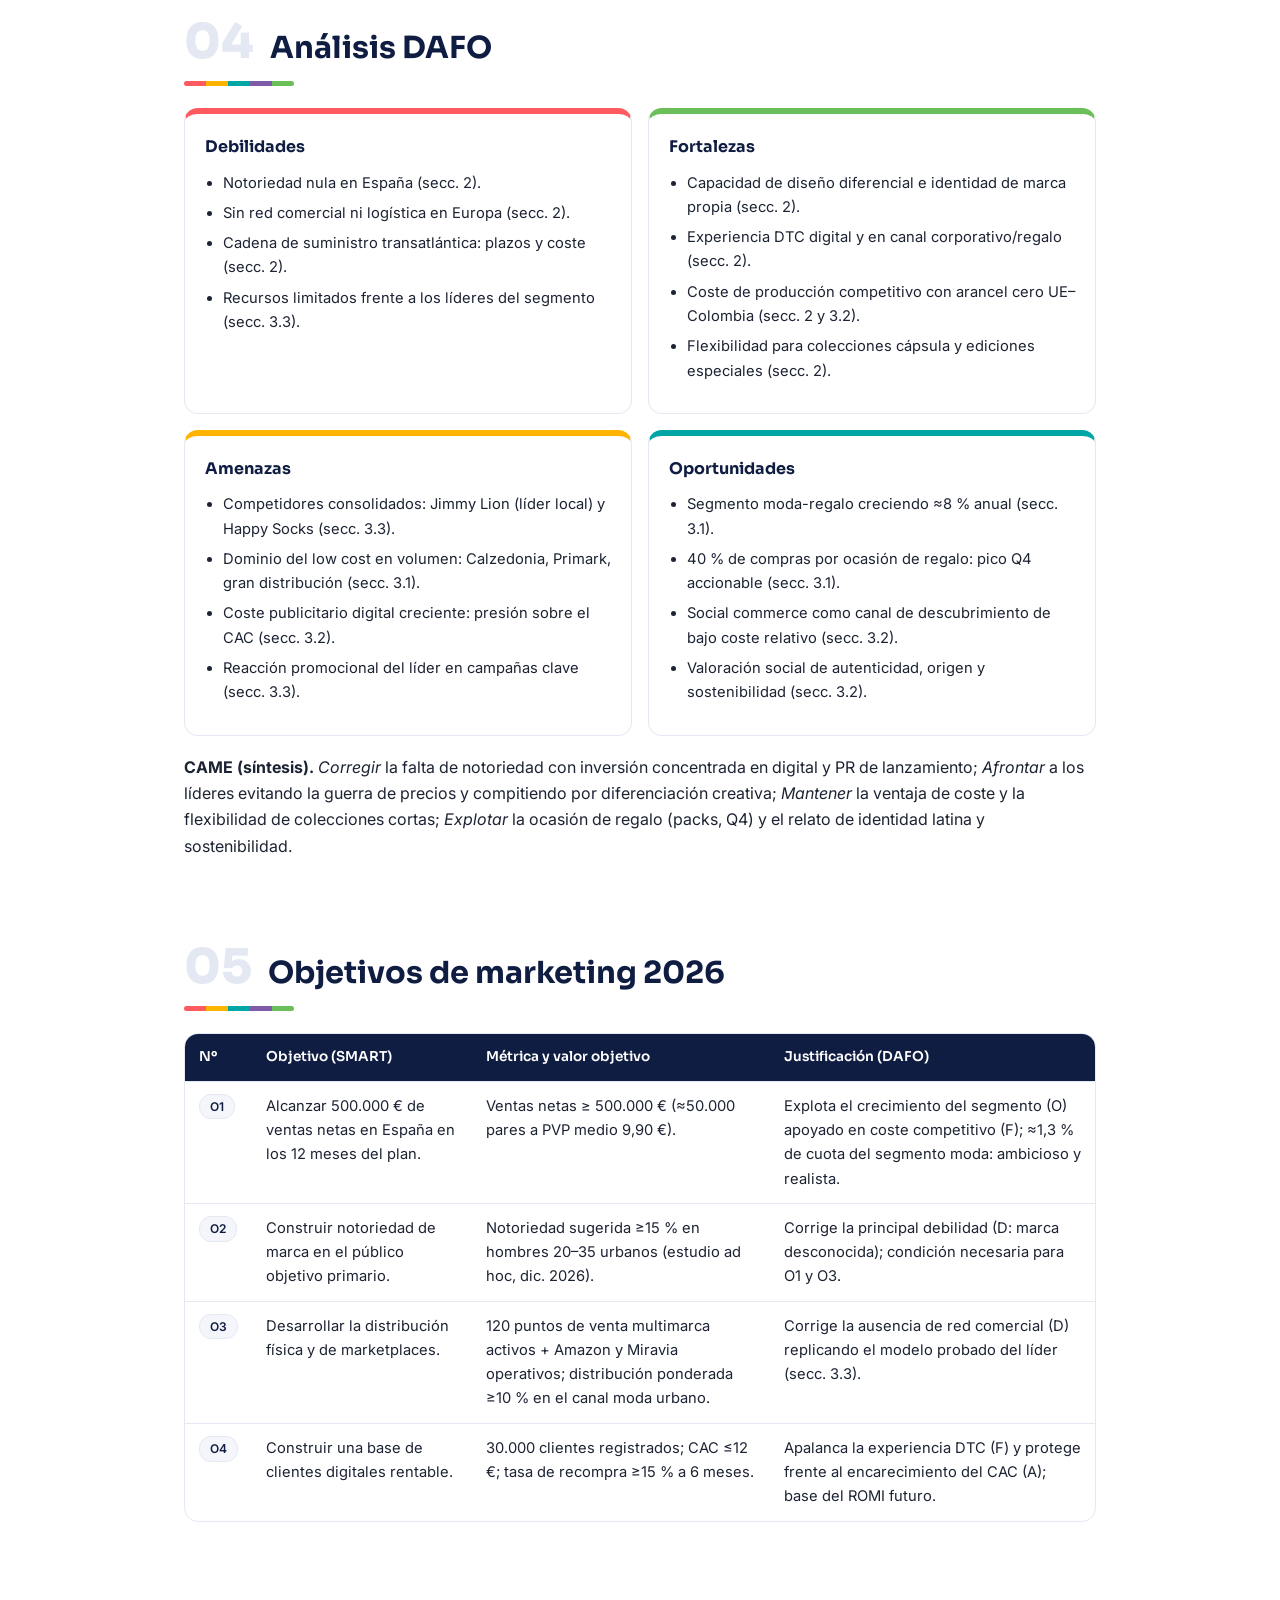
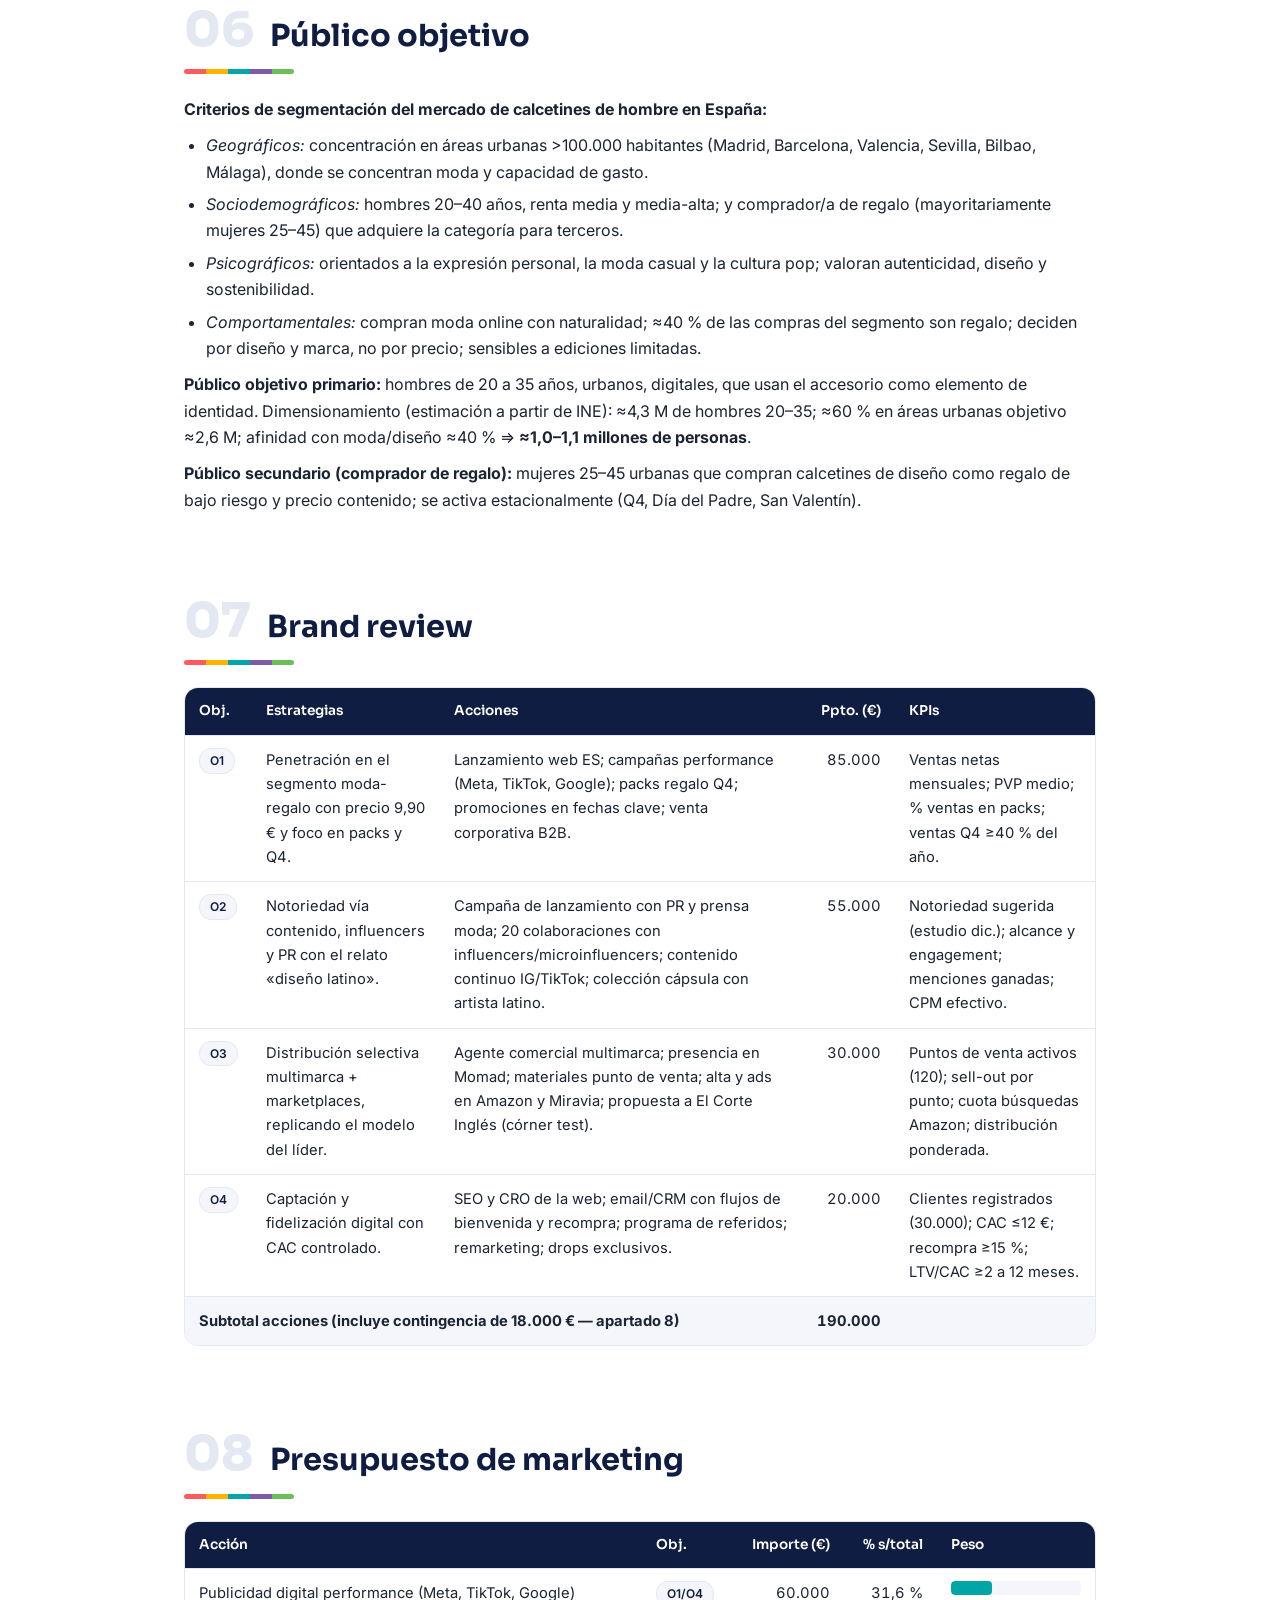
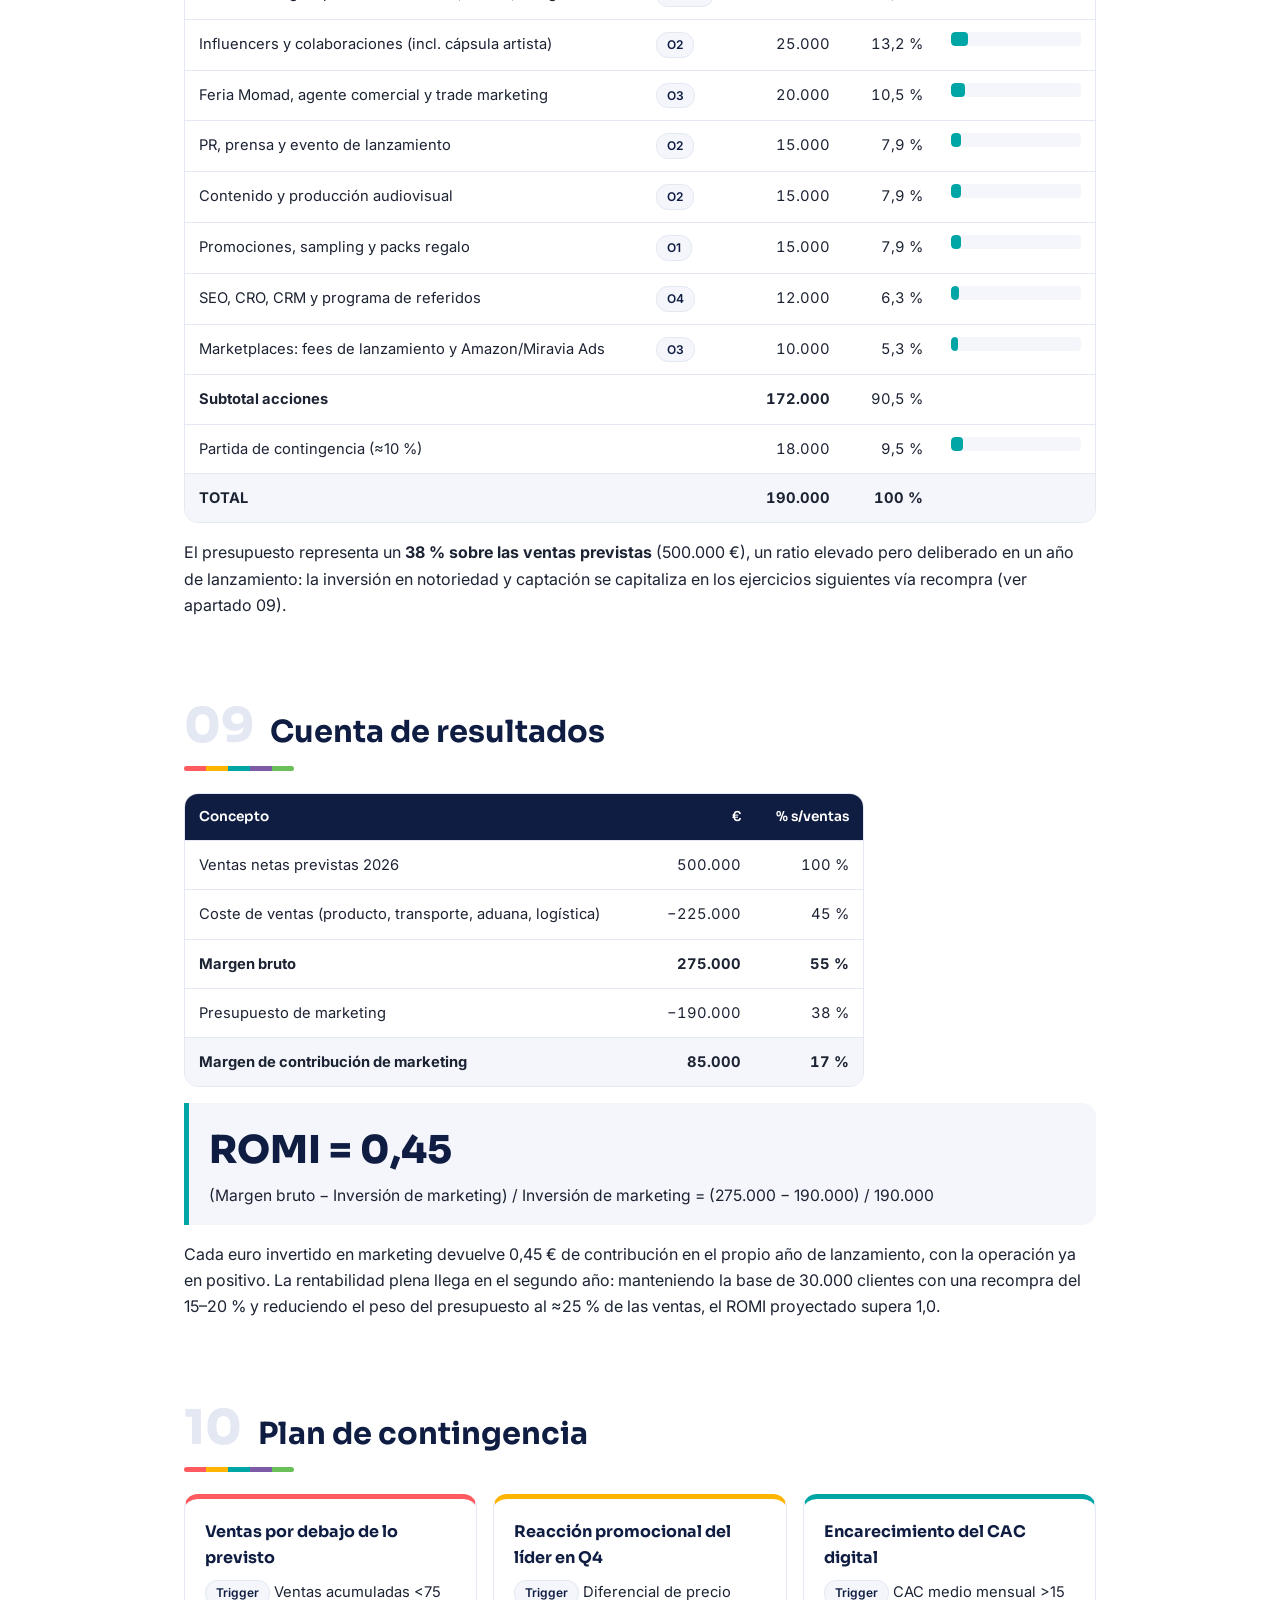
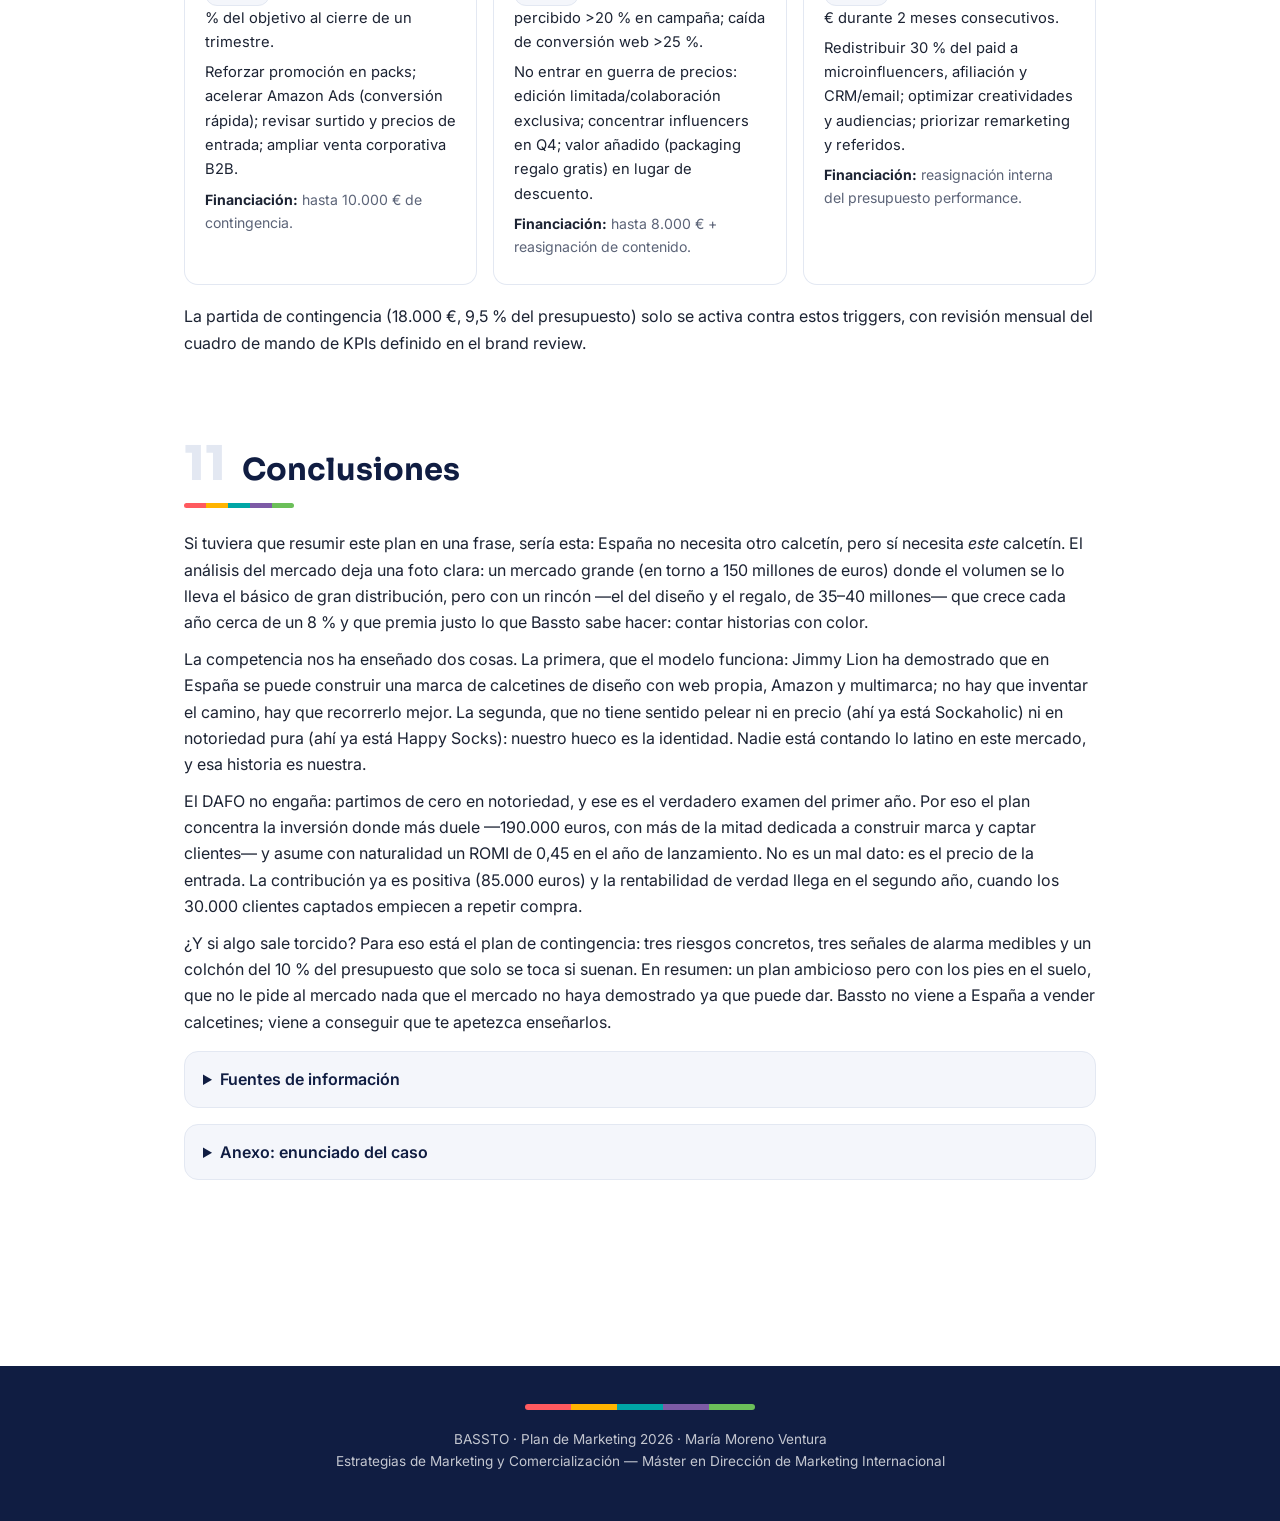
==== commit bf06e88d: "Sección de conclusiones finales Co-Authored-By: Claude Fable 5 <noreply@anthropic.com>" ====
--- a/index.html
+++ b/index.html
@@ -194,6 +194,7 @@
   <a href="#presupuesto">Presupuesto</a>
   <a href="#resultados">Resultados</a>
   <a href="#contingencia">Contingencia</a>
+  <a href="#conclusiones">Conclusiones</a>
 </nav>
 
 <main>
@@ -434,6 +435,16 @@
   </div>
   <p>La partida de contingencia (18.000 €, 9,5 % del presupuesto) solo se activa contra estos triggers, con revisión mensual del cuadro de mando de KPIs definido en el brand review.</p>
 
+  </section>
+
+<section id="conclusiones" class="rv">
+  <div class="shead"><span class="n">11</span><h2>Conclusiones</h2></div>
+  <div class="mini-stripe"><i></i><i></i><i></i><i></i><i></i></div>
+  <p>Si tuviera que resumir este plan en una frase, sería esta: España no necesita otro calcetín, pero sí necesita <i>este</i> calcetín. El análisis del mercado deja una foto clara: un mercado grande (en torno a 150 millones de euros) donde el volumen se lo lleva el básico de gran distribución, pero con un rincón —el del diseño y el regalo, de 35–40 millones— que crece cada año cerca de un 8 % y que premia justo lo que Bassto sabe hacer: contar historias con color.</p>
+  <p>La competencia nos ha enseñado dos cosas. La primera, que el modelo funciona: Jimmy Lion ha demostrado que en España se puede construir una marca de calcetines de diseño con web propia, Amazon y multimarca; no hay que inventar el camino, hay que recorrerlo mejor. La segunda, que no tiene sentido pelear ni en precio (ahí ya está Sockaholic) ni en notoriedad pura (ahí ya está Happy Socks): nuestro hueco es la identidad. Nadie está contando lo latino en este mercado, y esa historia es nuestra.</p>
+  <p>El DAFO no engaña: partimos de cero en notoriedad, y ese es el verdadero examen del primer año. Por eso el plan concentra la inversión donde más duele —190.000 euros, con más de la mitad dedicada a construir marca y captar clientes— y asume con naturalidad un ROMI de 0,45 en el año de lanzamiento. No es un mal dato: es el precio de la entrada. La contribución ya es positiva (85.000 euros) y la rentabilidad de verdad llega en el segundo año, cuando los 30.000 clientes captados empiecen a repetir compra.</p>
+  <p>¿Y si algo sale torcido? Para eso está el plan de contingencia: tres riesgos concretos, tres señales de alarma medibles y un colchón del 10 % del presupuesto que solo se toca si suenan. En resumen: un plan ambicioso pero con los pies en el suelo, que no le pide al mercado nada que el mercado no haya demostrado ya que puede dar. Bassto no viene a España a vender calcetines; viene a conseguir que te apetezca enseñarlos.</p>
+
   <details>
     <summary>Fuentes de información</summary>
     <p>Web oficial de Bassto (bassto.com: surtido, precios, colecciones, canal corporativo); INE (demografía y renta); Modaes y Acotex (mercado español de moda); Statista y Euromonitor (categoría calcetería, órdenes de magnitud); webs y perfiles públicos de Jimmy Lion, Happy Socks y Sockaholic; Comisión Europea (acuerdo comercial UE–Colombia); enunciado del caso. Las cifras señaladas como estimación se han elaborado con apoyo de herramientas de IA a partir de estas fuentes, con revisión y validación humana posterior, y deben interpretarse como órdenes de magnitud.</p>
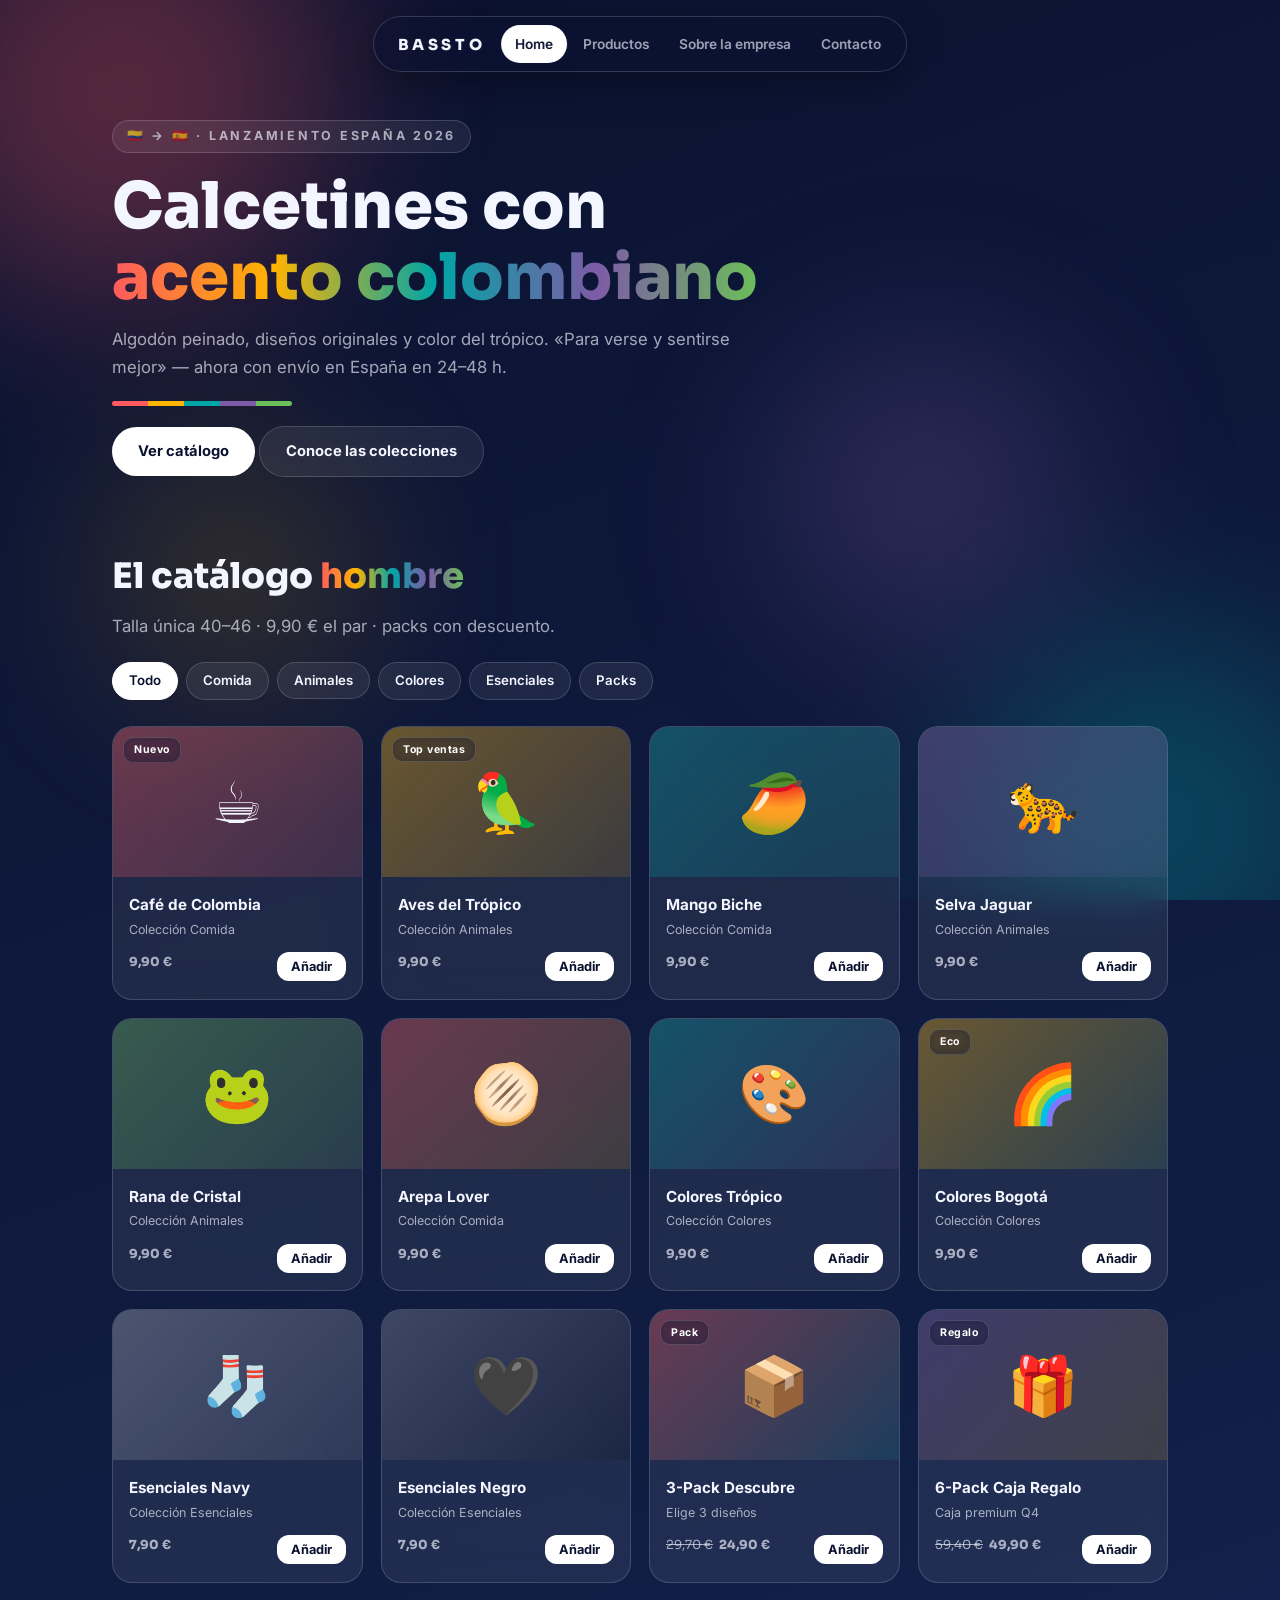
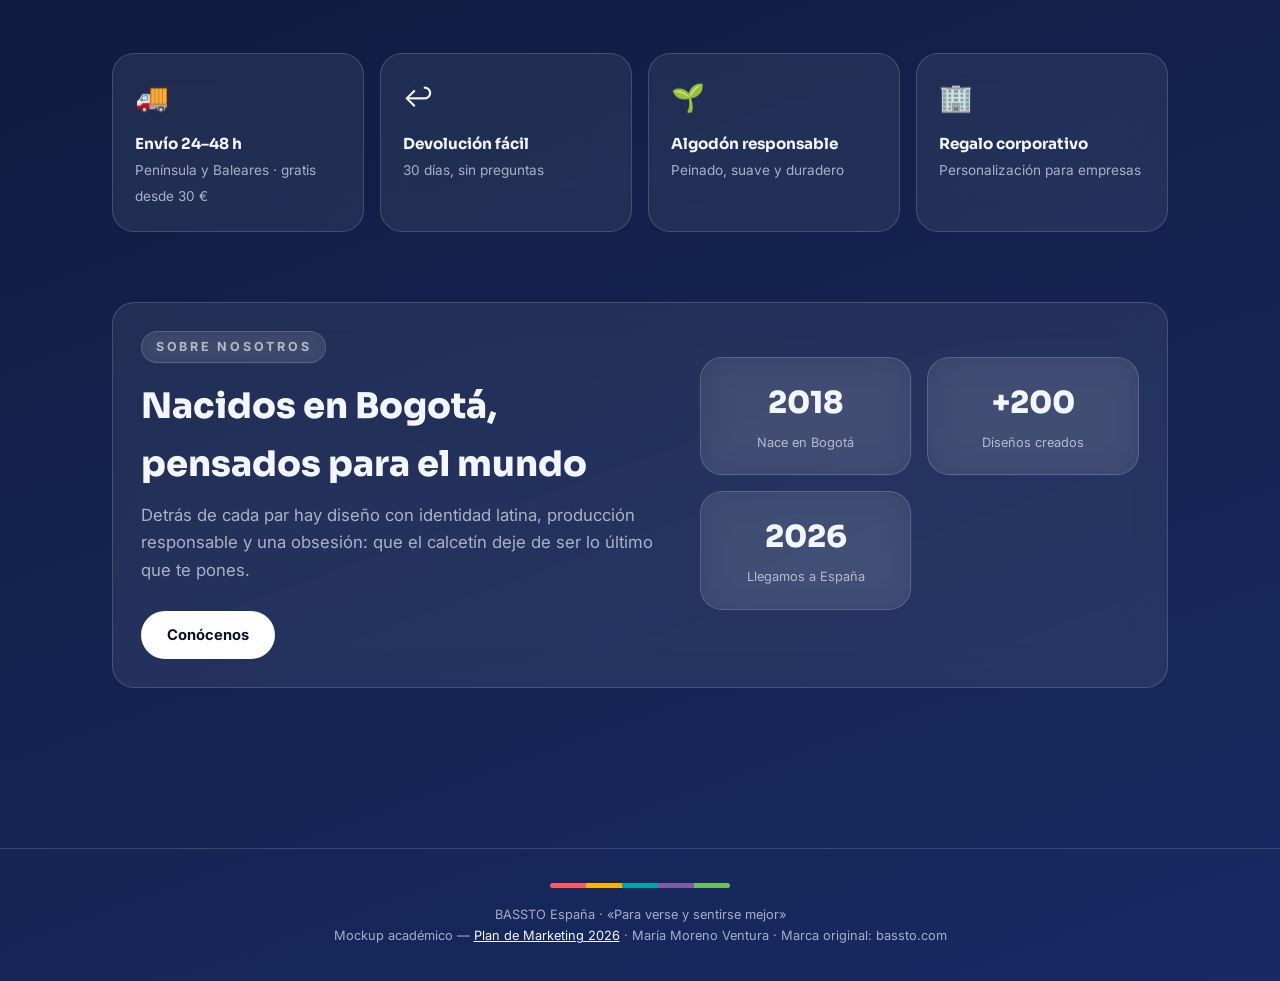
==== commit bae927c1: "Home de marca en la raíz, plan en /plan.html, redirección tienda, sin anexo Co-Authored-By: Claude F" ====
--- a/index.html
+++ b/index.html
@@ -4,506 +4,125 @@
 <meta charset="utf-8">
 <meta name="viewport" content="width=device-width, initial-scale=1">
 <meta name="robots" content="noindex, nofollow">
-<title>Bassto — Plan de Marketing 2026 · María Moreno Ventura</title>
+<title>BASSTO España — Calcetines de diseño para hombre</title>
 <link rel="preconnect" href="https://fonts.googleapis.com">
 <link rel="preconnect" href="https://fonts.gstatic.com" crossorigin>
 <link href="https://fonts.googleapis.com/css2?family=Sora:wght@400;600;800&family=Inter:wght@400;500;600&display=swap" rel="stylesheet">
-<style>
-  :root{
-    --navy:#101D42; --navy-2:#1B2B5E; --ink:#1c2333; --muted:#5c6478;
-    --paper:#ffffff; --soft:#f4f6fb; --line:#e3e8f2;
-    --coral:#FF5A5F; --amarillo:#FFB400; --teal:#00A6A6; --lila:#7D5BA6; --verde:#6BBF59;
-    --radius:14px;
-  }
-  *{box-sizing:border-box; margin:0; padding:0;}
-  html{scroll-behavior:smooth;}
-  body{font-family:'Inter',system-ui,sans-serif; color:var(--ink); background:var(--paper); line-height:1.65;}
-  h1,h2,h3,.stat b{font-family:'Sora',sans-serif;}
-
-  /* barra de progreso de scroll */
-  #progress{position:fixed; top:0; left:0; height:3px; width:0;
-    background:linear-gradient(90deg,var(--coral),var(--amarillo),var(--teal),var(--lila),var(--verde));
-    z-index:50; transition:width .1s linear;}
-
-  /* ---------- HERO ---------- */
-  .hero{min-height:92vh; background:var(--navy); color:#fff; display:flex; flex-direction:column;
-    justify-content:center; align-items:center; text-align:center; padding:80px 24px 60px; position:relative; overflow:hidden;}
-  .hero .blob{position:absolute; border-radius:50%; filter:blur(70px); opacity:.22; animation:drift 16s ease-in-out infinite alternate;}
-  .b1{width:340px;height:340px;background:var(--coral); top:-80px; left:-60px;}
-  .b2{width:300px;height:300px;background:var(--teal); bottom:-70px; right:-40px; animation-delay:-5s;}
-  .b3{width:220px;height:220px;background:var(--lila); top:30%; right:12%; animation-delay:-9s;}
-  @keyframes drift{from{transform:translate(0,0) scale(1);} to{transform:translate(40px,-30px) scale(1.15);}}
-  .hero h1{font-size:clamp(3rem,9vw,5.5rem); font-weight:800; letter-spacing:.35em; margin-left:.35em;}
-  .stripe{display:flex; height:6px; width:230px; margin:26px auto; border-radius:3px; overflow:hidden;}
-  .stripe i{flex:1;}
-  .stripe i:nth-child(1){background:var(--coral);} .stripe i:nth-child(2){background:var(--amarillo);}
-  .stripe i:nth-child(3){background:var(--teal);} .stripe i:nth-child(4){background:var(--lila);}
-  .stripe i:nth-child(5){background:var(--verde);}
-  .hero .claim{font-size:1.05rem; opacity:.85; font-style:italic;}
-  .hero .sub{font-family:'Sora',sans-serif; font-size:clamp(1.4rem,4vw,2.2rem); font-weight:600; margin-top:34px;}
-  .hero .sub2{font-size:1.1rem; opacity:.85; margin-top:6px;}
-  .hero .meta{margin-top:34px; font-size:.9rem; opacity:.65;}
-  .hero .cue{position:absolute; bottom:22px; left:50%; transform:translateX(-50%); opacity:.6; font-size:1.4rem; animation:bob 1.8s ease-in-out infinite;}
-  @keyframes bob{0%,100%{transform:translate(-50%,0);}50%{transform:translate(-50%,8px);}}
-
-  /* escaparate de calcetines */
-  .shop{display:flex; gap:16px; justify-content:center; flex-wrap:wrap; margin-top:36px; perspective:800px;}
-  .sock{width:150px; background:#fff; border-radius:16px; padding:14px 12px 12px; color:var(--ink);
-    box-shadow:0 10px 30px rgba(0,0,0,.28); transition:transform .3s ease; text-align:center;}
-  .sock:nth-child(odd){transform:rotate(-2.5deg);} .sock:nth-child(even){transform:rotate(2deg);}
-  .sock:hover{transform:rotate(0) translateY(-8px) scale(1.05);}
-  .sock .ph{height:92px; border-radius:12px; display:flex; align-items:center; justify-content:center;
-    font-size:3rem; margin-bottom:10px;}
-  .s1 .ph{background:linear-gradient(135deg,var(--coral),#ff9a9e);}
-  .s2 .ph{background:linear-gradient(135deg,var(--amarillo),#ffe29a);}
-  .s3 .ph{background:linear-gradient(135deg,var(--teal),#7fd8d8);}
-  .s4 .ph{background:linear-gradient(135deg,var(--lila),#c5aae0);}
-  .sock b{display:block; font-size:.82rem; font-family:'Sora',sans-serif; color:var(--navy);}
-  .sock span{font-size:.8rem; color:var(--muted);}
-  .sock .price{display:inline-block; margin-top:6px; background:var(--navy); color:#fff;
-    font-size:.78rem; font-weight:600; padding:2px 10px; border-radius:12px;}
-
-  /* ---------- NAV ---------- */
-  nav{position:sticky; top:0; background:rgba(255,255,255,.92); backdrop-filter:blur(8px);
-    border-bottom:1px solid var(--line); z-index:40; overflow-x:auto; white-space:nowrap; scrollbar-width:none;}
-  nav::-webkit-scrollbar{display:none;}
-  nav a{display:inline-block; padding:14px 13px; color:var(--muted); text-decoration:none;
-    font-size:.85rem; font-weight:600; border-bottom:3px solid transparent; transition:color .2s,border-color .2s;}
-  nav a:hover{color:var(--navy);}
-  nav a.active{color:var(--navy); border-bottom-color:var(--teal);}
-
-  main{max-width:960px; margin:0 auto; padding:0 24px 90px;}
-  section{margin-top:84px; scroll-margin-top:70px;}
-
-  /* cabeceras de sección */
-  .shead{display:flex; align-items:baseline; gap:16px; margin-bottom:8px;}
-  .shead .n{font-family:'Sora',sans-serif; font-size:3rem; font-weight:800; color:var(--line); line-height:1;}
-  .shead h2{font-size:clamp(1.4rem,3.4vw,1.9rem); color:var(--navy);}
-  .mini-stripe{display:flex; height:5px; width:110px; border-radius:3px; overflow:hidden; margin:6px 0 22px;}
-  .mini-stripe i{flex:1;}
-  .mini-stripe i:nth-child(1){background:var(--coral);} .mini-stripe i:nth-child(2){background:var(--amarillo);}
-  .mini-stripe i:nth-child(3){background:var(--teal);} .mini-stripe i:nth-child(4){background:var(--lila);}
-  .mini-stripe i:nth-child(5){background:var(--verde);}
-
-  p{margin:10px 0;}
-  ul{margin:10px 0 10px 22px;}
-  li{margin:6px 0;}
-  .note{color:var(--muted); font-style:italic; font-size:.9rem;}
-
-  /* reveal on scroll */
-  .rv{opacity:0; transform:translateY(26px); transition:opacity .7s ease, transform .7s ease;}
-  .rv.on{opacity:1; transform:none;}
-  @media (prefers-reduced-motion: reduce){
-    .rv{opacity:1; transform:none; transition:none;}
-    .hero .blob,.hero .cue{animation:none;}
-    html{scroll-behavior:auto;}
-  }
-
-  /* ---------- STAT TILES ---------- */
-  .stats{display:grid; grid-template-columns:repeat(auto-fit,minmax(190px,1fr)); gap:16px; margin:30px 0 6px;}
-  .stat{background:var(--soft); border-radius:var(--radius); padding:22px 20px; border-top:5px solid var(--teal);}
-  .stat:nth-child(1){border-top-color:var(--coral);} .stat:nth-child(2){border-top-color:var(--amarillo);}
-  .stat:nth-child(3){border-top-color:var(--teal);} .stat:nth-child(4){border-top-color:var(--lila);}
-  .stat b{display:block; font-size:2rem; color:var(--navy); font-weight:800; line-height:1.15;}
-  .stat span{font-size:.85rem; color:var(--muted); font-weight:500;}
-
-  /* tarjetas */
-  .cards{display:grid; grid-template-columns:repeat(auto-fit,minmax(260px,1fr)); gap:16px; margin:18px 0;}
-  .card{background:var(--paper); border:1px solid var(--line); border-radius:var(--radius);
-    padding:20px; border-top:5px solid var(--navy); transition:transform .25s ease, box-shadow .25s ease;}
-  .card:hover{transform:translateY(-4px); box-shadow:0 12px 28px rgba(16,29,66,.10);}
-  .card h3{font-size:1rem; color:var(--navy); margin-bottom:8px;}
-  .card p{font-size:.92rem; margin:6px 0;}
-  .card .imp{font-size:.88rem; color:var(--muted);}
-  .card .imp b{color:var(--ink);}
-
-  /* DAFO */
-  .dafo{display:grid; grid-template-columns:1fr 1fr; gap:16px; margin:18px 0;}
-  @media (max-width:640px){ .dafo{grid-template-columns:1fr;} }
-  .dafo .card{border-top-width:6px;}
-  .dafo .d{border-top-color:var(--coral);} .dafo .f{border-top-color:var(--verde);}
-  .dafo .a{border-top-color:var(--amarillo);} .dafo .o{border-top-color:var(--teal);}
-  .dafo ul{margin-left:18px; font-size:.92rem;}
-
-  /* tablas */
-  .wrap{overflow-x:auto; margin:16px 0; border:1px solid var(--line); border-radius:var(--radius);}
-  table{width:100%; border-collapse:collapse; font-size:.92rem; min-width:640px;}
-  th{background:var(--navy); color:#fff; text-align:left; font-family:'Sora',sans-serif; font-weight:600; font-size:.85rem;}
-  th,td{padding:12px 14px; border-bottom:1px solid var(--line); vertical-align:top;}
-  tbody tr{transition:background .15s;}
-  tbody tr:hover{background:var(--soft);}
-  tr:last-child td{border-bottom:none;}
-  .num{text-align:right; white-space:nowrap; font-variant-numeric:tabular-nums;}
-  .total td{background:var(--soft); font-weight:700;}
-  .chip{display:inline-block; background:var(--soft); border:1px solid var(--line); color:var(--navy);
-    font-size:.75rem; font-weight:600; padding:2px 10px; border-radius:12px;}
-
-  /* barras de presupuesto (una sola tinta: teal) */
-  .bcell{min-width:150px;}
-  .bar{height:14px; background:var(--soft); border-radius:4px; overflow:hidden;}
-  .bar i{display:block; height:100%; width:0; background:var(--teal); border-radius:4px;
-    transition:width 1s cubic-bezier(.2,.7,.3,1);}
-  .on .bar i{width:var(--w);}
-
-  .formula{background:var(--soft); border-left:5px solid var(--teal); border-radius:0 var(--radius) var(--radius) 0;
-    padding:16px 20px; margin:16px 0; font-size:.98rem;}
-  .romi{font-family:'Sora',sans-serif; font-size:2.4rem; font-weight:800; color:var(--navy);}
-
-  details{margin:16px 0; border:1px solid var(--line); border-radius:var(--radius); padding:14px 18px; background:var(--soft);}
-  summary{cursor:pointer; font-weight:600; color:var(--navy);}
-  details p{font-size:.9rem;}
-
-  footer{background:var(--navy); color:#fff; text-align:center; padding:38px 24px; margin-top:80px;}
-  footer .stripe{margin:0 auto 18px;}
-  footer p{font-size:.85rem; opacity:.75;}
-
-</style>
+<link rel="stylesheet" href="estilo.css">
 </head>
 <body>
 
-<div id="progress"></div>
+<div class="bg"><div class="blob c1"></div><div class="blob c2"></div><div class="blob c3"></div><div class="blob c4"></div></div>
 
-<!-- ============ HERO ============ -->
-<header class="hero">
-  <div class="blob b1"></div><div class="blob b2"></div><div class="blob b3"></div>
-  <h1>BASSTO</h1>
-  <div class="stripe"><i></i><i></i><i></i><i></i><i></i></div>
-  <div class="claim">Calcetines de diseño para hombre · «Para verse y sentirse mejor»</div>
-  <div class="sub">Plan de Marketing 2026</div>
-  <div class="sub2">Entrada en el mercado español</div>
-
-  <div class="shop" aria-label="Colecciones Bassto (mockup tienda España)">
-    <div class="sock s1"><div class="ph">🧦</div><b>Café de Colombia</b><span>Col. Comida</span><br><span class="price">9,90 €</span></div>
-    <div class="sock s2"><div class="ph">🦜</div><b>Animales Salvajes</b><span>Col. Animales</span><br><span class="price">9,90 €</span></div>
-    <div class="sock s3"><div class="ph">🎨</div><b>Colores Trópico</b><span>Col. Colores</span><br><span class="price">9,90 €</span></div>
-    <div class="sock s4"><div class="ph">🎁</div><b>6-Pack Regalo</b><span>Caja regalo Q4</span><br><span class="price">49,90 €</span></div>
-  </div>
-
-  <div class="meta">Estrategias de Marketing y Comercialización · Examen final · María Moreno Ventura · 17 de julio de 2026</div>
-  <div class="cue">▾</div>
-</header>
-
-<nav id="nav">
-  <a href="#resumen">Resumen</a>
-  <a href="#interno">A. interno</a>
-  <a href="#externo">A. externo</a>
-  <a href="#dafo">DAFO</a>
-  <a href="#objetivos">Objetivos</a>
-  <a href="#publico">Público</a>
-  <a href="#brand">Brand review</a>
-  <a href="#presupuesto">Presupuesto</a>
-  <a href="#resultados">Resultados</a>
-  <a href="#contingencia">Contingencia</a>
-  <a href="#conclusiones">Conclusiones</a>
+<nav class="pill">
+  <a class="logo" href="index.html">BASSTO</a>
+  <a class="t on" href="index.html">Home</a>
+  <a class="t" href="productos.html">Productos</a>
+  <a class="t" href="empresa.html">Sobre la empresa</a>
+  <a class="t" href="contacto.html">Contacto</a>
 </nav>
 
 <main>
 
-<!-- ============ 1 ============ -->
-<section id="resumen" class="rv">
-  <div class="shead"><span class="n">01</span><h2>Resumen ejecutivo</h2></div>
-  <div class="mini-stripe"><i></i><i></i><i></i><i></i><i></i></div>
+  <!-- HERO + CATÁLOGO -->
+  <header class="rv">
+    <span class="kicker">🇨🇴 → 🇪🇸 · Lanzamiento España 2026</span>
+    <h1 class="big">Calcetines con<br><span class="grad">acento colombiano</span></h1>
+    <p class="lead">Algodón peinado, diseños originales y color del trópico. «Para verse y sentirse mejor» — ahora con envío en España en 24–48 h.</p>
+    <div class="stripe"><i></i><i></i><i></i><i></i><i></i></div>
+    <a class="btn" href="#catalogo">Ver catálogo</a>
+    <a class="btn ghost" href="productos.html">Conoce las colecciones</a>
+  </header>
 
-  <div class="stats">
-    <div class="stat"><b><span class="count" data-to="500000" data-fmt="eur">0</span></b><span>Ventas objetivo · año 1</span></div>
-    <div class="stat"><b><span class="count" data-to="15" data-fmt="pct">0</span></b><span>Notoriedad sugerida en el público primario</span></div>
-    <div class="stat"><b><span class="count" data-to="120" data-fmt="int">0</span></b><span>Puntos de venta multimarca + 2 marketplaces</span></div>
-    <div class="stat"><b>ROMI 0,45</b><span>Contribución positiva desde el año 1</span></div>
-  </div>
+  <!-- CATÁLOGO COMPLETO -->
+  <section id="catalogo" class="rv">
+    <h2 class="sec">El catálogo <span class="grad">hombre</span></h2>
+    <p class="lead">Talla única 40–46 · 9,90 € el par · packs con descuento.</p>
+    <div class="chips">
+      <span class="chip on">Todo</span><span class="chip">Comida</span><span class="chip">Animales</span>
+      <span class="chip">Colores</span><span class="chip">Esenciales</span><span class="chip">Packs</span>
+    </div>
 
-  <p>Bassto, marca colombiana de calcetines de diseño para hombre, se plantea su entrada en el mercado español en 2026. El mercado español de calcetines de hombre se estima en unos 150 millones de euros, dominado por el producto básico de gran distribución; dentro de él, el segmento de calcetines de moda y diseño —donde compite Bassto— ronda los 35–40 millones de euros y crece a un ritmo aproximado del 8 % anual, impulsado por la compra regalo y la búsqueda de expresión personal en los accesorios.</p>
-  <p>La oportunidad es clara pero exigente: existe un líder local consolidado (Jimmy Lion) y un referente internacional (Happy Socks), por lo que Bassto no competirá en precio ni en cobertura, sino en <b>diferenciación creativa</b>: diseño con identidad latinoamericana, colecciones cápsula y una propuesta fuerte de regalo, con la sostenibilidad como atributo de apoyo.</p>
-  <p>La estrategia de entrada es <i>digital first</i> con apoyo selectivo en el canal físico multimarca: lanzamiento de la tienda online propia y marketplaces, construcción de notoriedad mediante redes sociales, influencers y relaciones públicas, y desarrollo progresivo de una red de 120 puntos de venta multimarca en las principales ciudades.</p>
-  <p>La inversión total de marketing es de <b>190.000 €</b> (38 % sobre ventas, ratio elevado pero propio de un año de lanzamiento), que genera una contribución de marketing positiva de 85.000 € y un <b>ROMI de 0,45</b> en el primer año, con recuperación completa de la inversión a partir del segundo año gracias a la recompra y la base de clientes captada. Un plan de contingencia con triggers cuantificados y una partida reservada del 10 % del presupuesto protege los objetivos frente a las tres desviaciones más probables.</p>
-</section>
-
-<!-- ============ 2 ============ -->
-<section id="interno" class="rv">
-  <div class="shead"><span class="n">02</span><h2>Análisis interno</h2></div>
-  <div class="mini-stripe"><i></i><i></i><i></i><i></i><i></i></div>
-
-  <p><b>La empresa.</b> Bassto (<a href="https://bassto.com" target="_blank" rel="noopener">bassto.com</a>) es una empresa colombiana especializada en el diseño, producción y comercialización de calcetines de algodón peinado con diseños originales, coloridos y orientados a un público joven y urbano, bajo el eslogan <i>«Para verse y sentirse mejor»</i>. Su propuesta combina creatividad, moda y funcionalidad, con producto para uso cotidiano y para regalo, colecciones temáticas (Esenciales, Colores, Animales, Comida, Deportivas) y ediciones especiales, incluyendo 6-packs temáticos en caja.</p>
-  <p><b>Modelo comercial en Colombia.</b> Distribución multicanal: tienda online propia (con venta asistida por WhatsApp), redes sociales y canales digitales, distribuidores y puntos de venta multimarca aliados, ventas corporativas y regalo promocional —con personalización/maquila para clientes como Platzi, Accenture o el Museo Nacional de Colombia— y presencia en ferias y eventos especializados. Este mix indica una organización comercial flexible, con experiencia en venta directa al consumidor (DTC) y un canal B2B corporativo sólido, un activo poco habitual en marcas de su tamaño.</p>
-  <p><b>Posicionamiento y público actual.</b> Marca de diseño accesible: el par se vende a ≈35.000 COP (≈8 €) y el 6-pack a ≈180.000 COP, un precio medio-alto dentro de la categoría en Colombia, muy por debajo del lujo, con el diseño y la identidad como principales palancas de valor. Público joven urbano (aprox. 20–35 años) que usa el calcetín como accesorio de expresión personal.</p>
-  <p><b>Marketing mix en origen (4 Ps).</b> <i>Producto:</i> calcetines de algodón peinado en talla única, colecciones temáticas y cápsulas, packs regalo; identidad visual minimalista (blanco/negro/navy) que hace destacar el color del producto. <i>Precio:</i> prima frente al básico, accesible frente a marcas internacionales; promociones por volumen. <i>Distribución:</i> DTC digital + multimarca aliado + corporativo. <i>Comunicación:</i> nativa digital, apoyada en redes sociales, contenido y colaboraciones.</p>
-  <p><b>Conclusiones críticas.</b> Fortalezas reales: capacidad de diseño diferencial, experiencia DTC y coste de producción competitivo. Debilidades a corregir: notoriedad nula fuera de Colombia, ausencia de red comercial en Europa y una cadena logística transatlántica que penaliza plazos y costes si no se planifica stock en destino. Al no disponer de datos financieros públicos de la compañía, el plan asume una capacidad de producción suficiente para el volumen objetivo del primer año.</p>
-</section>
-
-<!-- ============ 3 ============ -->
-<section id="externo" class="rv">
-  <div class="shead"><span class="n">03</span><h2>Análisis externo</h2></div>
-  <div class="mini-stripe"><i></i><i></i><i></i><i></i><i></i></div>
-
-  <h3 style="color:var(--navy); margin:18px 0 8px;">3.1. El mercado español de calcetines de hombre</h3>
-  <ul>
-    <li><b>Volumen:</b> unos 23 millones de hombres en España con un consumo medio estimado de 6–8 pares/año ⇒ ≈<b>70 millones de pares/año</b> en la categoría hombre (excluido deporte e infantil).</li>
-    <li><b>Valor:</b> con un precio medio ponderado de ≈2,1 €/par (el básico de gran distribución domina el mix), el mercado ronda los <b>150 millones de euros</b>.</li>
-    <li><b>Segmento objetivo (moda/diseño):</b> calcetines de 6–14 €/par vendidos como accesorio de moda o regalo: ≈<b>35–40 M€</b>, con crecimiento estimado del <b>8 % anual</b>, frente al estancamiento del básico.</li>
-    <li><b>Canales:</b> gran distribución y cadenas (Calzedonia, Primark, supermercados) concentran el volumen; en el segmento moda, el e-commerce sube al ≈30 % (tienda propia + Amazon), con el multimarca y los grandes almacenes (El Corte Inglés) como vitrina física clave.</li>
-    <li><b>Estacionalidad:</b> ≈40 % de las ventas del segmento moda se concentran en ocasiones de regalo (Navidad, Reyes, Día del Padre, San Valentín), con pico claro en el cuarto trimestre.</li>
-    <li><b>Tendencias:</b> premiumización del accesorio; packs y cajas regalo; colaboraciones y licencias (cultura pop); sostenibilidad como criterio creciente de elección; social commerce (Instagram/TikTok) como canal de descubrimiento.</li>
-  </ul>
-  <p><b>Conclusión.</b> <i>Oportunidad:</i> nicho de moda-regalo en crecimiento, receptivo a marcas con identidad y sin barreras arancelarias (acuerdo comercial UE–Colombia). <i>Amenaza:</i> mercado de volumen dominado por el low cost, que obliga a Bassto a competir exclusivamente en el segmento de diseño.</p>
-
-  <h3 style="color:var(--navy); margin:30px 0 8px;">3.2. Análisis PESTEL</h3>
-  <div class="cards">
-    <div class="card" style="border-top-color:var(--coral)"><h3>Político</h3>
-      <p>Estabilidad UE; acuerdo comercial UE–Colombia vigente (arancel cero en textil con reglas de origen).</p>
-      <p class="imp"><b>Implicación:</b> importación sin arancel — ventaja de coste frente a producción asiática y a la percepción de «producto de origen».</p></div>
-    <div class="card" style="border-top-color:var(--amarillo)"><h3>Económico</h3>
-      <p>Consumo en recuperación moderada; renta disponible sensible; el gasto en «pequeños caprichos» resiste mejor que el gran ticket.</p>
-      <p class="imp"><b>Implicación:</b> el calcetín de diseño (9–12 €) funciona como <i>affordable treat</i> y regalo de bajo riesgo — categoría resiliente.</p></div>
-    <div class="card" style="border-top-color:var(--teal)"><h3>Social</h3>
-      <p>Casualización de la vestimenta; el calcetín como expresión personal; fuerte cultura de regalo; valoración del origen y la autenticidad.</p>
-      <p class="imp"><b>Implicación:</b> el relato «diseño latino auténtico» diferencia frente a competidores nórdicos/locales; foco en ocasiones de regalo.</p></div>
-    <div class="card" style="border-top-color:var(--lila)"><h3>Tecnológico</h3>
-      <p>E-commerce y social commerce maduros; TikTok/Instagram como motor de descubrimiento; última milla eficiente.</p>
-      <p class="imp"><b>Implicación:</b> entrada <i>digital first</i> viable con inversión moderada; el contenido creativo es la principal arma de captación.</p></div>
-    <div class="card" style="border-top-color:var(--verde)"><h3>Ecológico</h3>
-      <p>Presión regulatoria y de consumo hacia el textil sostenible (ecodiseño UE, responsabilidad ampliada del productor).</p>
-      <p class="imp"><b>Implicación:</b> certificar materiales y comunicar producción responsable — requisito de acceso al segmento, no solo ventaja.</p></div>
-    <div class="card" style="border-top-color:var(--navy)"><h3>Legal</h3>
-      <p>Etiquetado textil UE (composición, talla), normativa de consumo y devoluciones online, RGPD en CRM.</p>
-      <p class="imp"><b>Implicación:</b> adaptar etiquetado y web a normativa española/UE desde el día uno; coste bajo pero imprescindible.</p></div>
-  </div>
-
-  <h3 style="color:var(--navy); margin:30px 0 8px;">3.3. Análisis de la competencia</h3>
-  <p>Se seleccionan tres marcas especializadas en calcetines de moda para hombre presentes en España:</p>
-  <div class="wrap">
-  <table>
-    <thead><tr><th></th><th>Jimmy Lion</th><th>Happy Socks</th><th>Sockaholic</th></tr></thead>
-    <tbody>
-    <tr><td><b>Posicionamiento</b></td><td>Líder local del calcetín de diseño; cercano, pop, fuerte en licencias (Marvel, Harry Potter…).</td><td>Referente internacional premium del calcetín colorido; imagen aspiracional «sueca».</td><td>Marca española de diseño divertido, retadora, precio más accesible.</td></tr>
-    <tr><td><b>Producto (gama)</b></td><td>Muy amplia: diseños propios + licencias, packs y cajas regalo, tallas amplias.</td><td>Amplia, colecciones y colaboraciones con artistas; fuerte en cajas regalo.</td><td>Media: diseños propios divertidos, packs temáticos.</td></tr>
-    <tr><td><b>Precio (índice; Bassto = 100)</b></td><td>≈9–12 €/par · índice ≈105</td><td>≈10–14 €/par · índice ≈125</td><td>≈7–10 €/par · índice ≈85</td></tr>
-    <tr><td><b>Comunicación</b></td><td>Muy activa en Instagram/TikTok, licencias como palanca, campañas estacionales de regalo.</td><td>Campañas globales, colaboraciones celebrity, PR de marca; menor cercanía local.</td><td>Digital, humor, microinfluencers; presupuesto limitado.</td></tr>
-    <tr><td><b>Distribución (% estimado)</b></td><td>Web ≈40 % · Amazon ≈20 % · tiendas propias ≈15 % · multimarca/ECI ≈25 %</td><td>Web ≈30 % · marketplaces ≈25 % · grandes almacenes y travel retail ≈30 % · multimarca ≈15 %</td><td>Web ≈50 % · Amazon ≈30 % · multimarca ≈20 %</td></tr>
-    </tbody>
-  </table>
-  </div>
-  <p><b>Conclusiones.</b> (1) El territorio «diseño + regalo» está ocupado pero en crecimiento: hay espacio para una propuesta con identidad propia diferencial (latina), que ninguno de los tres ofrece. (2) Jimmy Lion demuestra que el modelo web propia + Amazon + multimarca funciona en España: es la referencia de <i>go-to-market</i> a replicar. (3) Happy Socks fija el techo de precio del segmento; Bassto debe situarse entre Sockaholic y Jimmy Lion (≈9,90 €/par) para tener margen sin perder accesibilidad. (4) <i>Amenaza:</i> capacidad de reacción promocional de Jimmy Lion en campaña de Navidad.</p>
-</section>
-
-<!-- ============ 4 ============ -->
-<section id="dafo" class="rv">
-  <div class="shead"><span class="n">04</span><h2>Análisis DAFO</h2></div>
-  <div class="mini-stripe"><i></i><i></i><i></i><i></i><i></i></div>
-
-  <div class="dafo">
-    <div class="card d"><h3>Debilidades</h3><ul>
-      <li>Notoriedad nula en España (secc. 2).</li>
-      <li>Sin red comercial ni logística en Europa (secc. 2).</li>
-      <li>Cadena de suministro transatlántica: plazos y coste (secc. 2).</li>
-      <li>Recursos limitados frente a los líderes del segmento (secc. 3.3).</li></ul></div>
-    <div class="card f"><h3>Fortalezas</h3><ul>
-      <li>Capacidad de diseño diferencial e identidad de marca propia (secc. 2).</li>
-      <li>Experiencia DTC digital y en canal corporativo/regalo (secc. 2).</li>
-      <li>Coste de producción competitivo con arancel cero UE–Colombia (secc. 2 y 3.2).</li>
-      <li>Flexibilidad para colecciones cápsula y ediciones especiales (secc. 2).</li></ul></div>
-    <div class="card a"><h3>Amenazas</h3><ul>
-      <li>Competidores consolidados: Jimmy Lion (líder local) y Happy Socks (secc. 3.3).</li>
-      <li>Dominio del low cost en volumen: Calzedonia, Primark, gran distribución (secc. 3.1).</li>
-      <li>Coste publicitario digital creciente: presión sobre el CAC (secc. 3.2).</li>
-      <li>Reacción promocional del líder en campañas clave (secc. 3.3).</li></ul></div>
-    <div class="card o"><h3>Oportunidades</h3><ul>
-      <li>Segmento moda-regalo creciendo ≈8 % anual (secc. 3.1).</li>
-      <li>40 % de compras por ocasión de regalo: pico Q4 accionable (secc. 3.1).</li>
-      <li>Social commerce como canal de descubrimiento de bajo coste relativo (secc. 3.2).</li>
-      <li>Valoración social de autenticidad, origen y sostenibilidad (secc. 3.2).</li></ul></div>
-  </div>
-  <p><b>CAME (síntesis).</b> <i>Corregir</i> la falta de notoriedad con inversión concentrada en digital y PR de lanzamiento; <i>Afrontar</i> a los líderes evitando la guerra de precios y compitiendo por diferenciación creativa; <i>Mantener</i> la ventaja de coste y la flexibilidad de colecciones cortas; <i>Explotar</i> la ocasión de regalo (packs, Q4) y el relato de identidad latina y sostenibilidad.</p>
-</section>
-
-<!-- ============ 5 ============ -->
-<section id="objetivos" class="rv">
-  <div class="shead"><span class="n">05</span><h2>Objetivos de marketing 2026</h2></div>
-  <div class="mini-stripe"><i></i><i></i><i></i><i></i><i></i></div>
-  <div class="wrap">
-  <table>
-    <thead><tr><th style="width:6%">Nº</th><th>Objetivo (SMART)</th><th>Métrica y valor objetivo</th><th>Justificación (DAFO)</th></tr></thead>
-    <tbody>
-    <tr><td><span class="chip">O1</span></td><td>Alcanzar 500.000 € de ventas netas en España en los 12 meses del plan.</td><td>Ventas netas ≥ 500.000 € (≈50.000 pares a PVP medio 9,90 €).</td><td>Explota el crecimiento del segmento (O) apoyado en coste competitivo (F); ≈1,3 % de cuota del segmento moda: ambicioso y realista.</td></tr>
-    <tr><td><span class="chip">O2</span></td><td>Construir notoriedad de marca en el público objetivo primario.</td><td>Notoriedad sugerida ≥15 % en hombres 20–35 urbanos (estudio ad hoc, dic. 2026).</td><td>Corrige la principal debilidad (D: marca desconocida); condición necesaria para O1 y O3.</td></tr>
-    <tr><td><span class="chip">O3</span></td><td>Desarrollar la distribución física y de marketplaces.</td><td>120 puntos de venta multimarca activos + Amazon y Miravia operativos; distribución ponderada ≥10 % en el canal moda urbano.</td><td>Corrige la ausencia de red comercial (D) replicando el modelo probado del líder (secc. 3.3).</td></tr>
-    <tr><td><span class="chip">O4</span></td><td>Construir una base de clientes digitales rentable.</td><td>30.000 clientes registrados; CAC ≤12 €; tasa de recompra ≥15 % a 6 meses.</td><td>Apalanca la experiencia DTC (F) y protege frente al encarecimiento del CAC (A); base del ROMI futuro.</td></tr>
-    </tbody>
-  </table>
-  </div>
-</section>
-
-<!-- ============ 6 ============ -->
-<section id="publico" class="rv">
-  <div class="shead"><span class="n">06</span><h2>Público objetivo</h2></div>
-  <div class="mini-stripe"><i></i><i></i><i></i><i></i><i></i></div>
-  <p><b>Criterios de segmentación del mercado de calcetines de hombre en España:</b></p>
-  <ul>
-    <li><i>Geográficos:</i> concentración en áreas urbanas &gt;100.000 habitantes (Madrid, Barcelona, Valencia, Sevilla, Bilbao, Málaga), donde se concentran moda y capacidad de gasto.</li>
-    <li><i>Sociodemográficos:</i> hombres 20–40 años, renta media y media-alta; y comprador/a de regalo (mayoritariamente mujeres 25–45) que adquiere la categoría para terceros.</li>
-    <li><i>Psicográficos:</i> orientados a la expresión personal, la moda casual y la cultura pop; valoran autenticidad, diseño y sostenibilidad.</li>
-    <li><i>Comportamentales:</i> compran moda online con naturalidad; ≈40 % de las compras del segmento son regalo; deciden por diseño y marca, no por precio; sensibles a ediciones limitadas.</li>
-  </ul>
-  <p><b>Público objetivo primario:</b> hombres de 20 a 35 años, urbanos, digitales, que usan el accesorio como elemento de identidad. Dimensionamiento (estimación a partir de INE): ≈4,3 M de hombres 20–35; ≈60 % en áreas urbanas objetivo ≈2,6 M; afinidad con moda/diseño ≈40 % ⇒ <b>≈1,0–1,1 millones de personas</b>.</p>
-  <p><b>Público secundario (comprador de regalo):</b> mujeres 25–45 urbanas que compran calcetines de diseño como regalo de bajo riesgo y precio contenido; se activa estacionalmente (Q4, Día del Padre, San Valentín).</p>
-</section>
-
-<!-- ============ 7 ============ -->
-<section id="brand" class="rv">
-  <div class="shead"><span class="n">07</span><h2>Brand review</h2></div>
-  <div class="mini-stripe"><i></i><i></i><i></i><i></i><i></i></div>
-  <div class="wrap">
-  <table>
-    <thead><tr><th style="width:5%">Obj.</th><th>Estrategias</th><th>Acciones</th><th class="num">Ppto. (€)</th><th>KPIs</th></tr></thead>
-    <tbody>
-    <tr><td><span class="chip">O1</span></td><td>Penetración en el segmento moda-regalo con precio 9,90 € y foco en packs y Q4.</td><td>Lanzamiento web ES; campañas performance (Meta, TikTok, Google); packs regalo Q4; promociones en fechas clave; venta corporativa B2B.</td><td class="num">85.000</td><td>Ventas netas mensuales; PVP medio; % ventas en packs; ventas Q4 ≥40 % del año.</td></tr>
-    <tr><td><span class="chip">O2</span></td><td>Notoriedad vía contenido, influencers y PR con el relato «diseño latino».</td><td>Campaña de lanzamiento con PR y prensa moda; 20 colaboraciones con influencers/microinfluencers; contenido continuo IG/TikTok; colección cápsula con artista latino.</td><td class="num">55.000</td><td>Notoriedad sugerida (estudio dic.); alcance y engagement; menciones ganadas; CPM efectivo.</td></tr>
-    <tr><td><span class="chip">O3</span></td><td>Distribución selectiva multimarca + marketplaces, replicando el modelo del líder.</td><td>Agente comercial multimarca; presencia en Momad; materiales punto de venta; alta y ads en Amazon y Miravia; propuesta a El Corte Inglés (córner test).</td><td class="num">30.000</td><td>Puntos de venta activos (120); sell-out por punto; cuota búsquedas Amazon; distribución ponderada.</td></tr>
-    <tr><td><span class="chip">O4</span></td><td>Captación y fidelización digital con CAC controlado.</td><td>SEO y CRO de la web; email/CRM con flujos de bienvenida y recompra; programa de referidos; remarketing; drops exclusivos.</td><td class="num">20.000</td><td>Clientes registrados (30.000); CAC ≤12 €; recompra ≥15 %; LTV/CAC ≥2 a 12 meses.</td></tr>
-    <tr class="total"><td colspan="3">Subtotal acciones (incluye contingencia de 18.000 € — apartado 8)</td><td class="num">190.000</td><td></td></tr>
-    </tbody>
-  </table>
-  </div>
-</section>
-
-<!-- ============ 8 ============ -->
-<section id="presupuesto" class="rv">
-  <div class="shead"><span class="n">08</span><h2>Presupuesto de marketing</h2></div>
-  <div class="mini-stripe"><i></i><i></i><i></i><i></i><i></i></div>
-  <div class="wrap">
-  <table>
-    <thead><tr><th>Acción</th><th>Obj.</th><th class="num">Importe (€)</th><th class="num">% s/total</th><th class="bcell">Peso</th></tr></thead>
-    <tbody>
-    <tr><td>Publicidad digital performance (Meta, TikTok, Google)</td><td><span class="chip">O1/O4</span></td><td class="num">60.000</td><td class="num">31,6 %</td><td class="bcell"><div class="bar" title="60.000 € — 31,6 %"><i style="--w:31.6%"></i></div></td></tr>
-    <tr><td>Influencers y colaboraciones (incl. cápsula artista)</td><td><span class="chip">O2</span></td><td class="num">25.000</td><td class="num">13,2 %</td><td class="bcell"><div class="bar" title="25.000 € — 13,2 %"><i style="--w:13.2%"></i></div></td></tr>
-    <tr><td>Feria Momad, agente comercial y trade marketing</td><td><span class="chip">O3</span></td><td class="num">20.000</td><td class="num">10,5 %</td><td class="bcell"><div class="bar" title="20.000 € — 10,5 %"><i style="--w:10.5%"></i></div></td></tr>
-    <tr><td>PR, prensa y evento de lanzamiento</td><td><span class="chip">O2</span></td><td class="num">15.000</td><td class="num">7,9 %</td><td class="bcell"><div class="bar" title="15.000 € — 7,9 %"><i style="--w:7.9%"></i></div></td></tr>
-    <tr><td>Contenido y producción audiovisual</td><td><span class="chip">O2</span></td><td class="num">15.000</td><td class="num">7,9 %</td><td class="bcell"><div class="bar" title="15.000 € — 7,9 %"><i style="--w:7.9%"></i></div></td></tr>
-    <tr><td>Promociones, sampling y packs regalo</td><td><span class="chip">O1</span></td><td class="num">15.000</td><td class="num">7,9 %</td><td class="bcell"><div class="bar" title="15.000 € — 7,9 %"><i style="--w:7.9%"></i></div></td></tr>
-    <tr><td>SEO, CRO, CRM y programa de referidos</td><td><span class="chip">O4</span></td><td class="num">12.000</td><td class="num">6,3 %</td><td class="bcell"><div class="bar" title="12.000 € — 6,3 %"><i style="--w:6.3%"></i></div></td></tr>
-    <tr><td>Marketplaces: fees de lanzamiento y Amazon/Miravia Ads</td><td><span class="chip">O3</span></td><td class="num">10.000</td><td class="num">5,3 %</td><td class="bcell"><div class="bar" title="10.000 € — 5,3 %"><i style="--w:5.3%"></i></div></td></tr>
-    <tr><td><b>Subtotal acciones</b></td><td></td><td class="num"><b>172.000</b></td><td class="num">90,5 %</td><td class="bcell"></td></tr>
-    <tr><td>Partida de contingencia (≈10 %)</td><td></td><td class="num">18.000</td><td class="num">9,5 %</td><td class="bcell"><div class="bar" title="18.000 € — 9,5 %"><i style="--w:9.5%"></i></div></td></tr>
-    <tr class="total"><td>TOTAL</td><td></td><td class="num">190.000</td><td class="num">100 %</td><td class="bcell"></td></tr>
-    </tbody>
-  </table>
-  </div>
-  <p>El presupuesto representa un <b>38 % sobre las ventas previstas</b> (500.000 €), un ratio elevado pero deliberado en un año de lanzamiento: la inversión en notoriedad y captación se capitaliza en los ejercicios siguientes vía recompra (ver apartado 09).</p>
-</section>
-
-<!-- ============ 9 ============ -->
-<section id="resultados" class="rv">
-  <div class="shead"><span class="n">09</span><h2>Cuenta de resultados</h2></div>
-  <div class="mini-stripe"><i></i><i></i><i></i><i></i><i></i></div>
-  <div class="wrap" style="max-width:680px">
-  <table style="min-width:0">
-    <thead><tr><th>Concepto</th><th class="num">€</th><th class="num">% s/ventas</th></tr></thead>
-    <tbody>
-    <tr><td>Ventas netas previstas 2026</td><td class="num">500.000</td><td class="num">100 %</td></tr>
-    <tr><td>Coste de ventas (producto, transporte, aduana, logística)</td><td class="num">−225.000</td><td class="num">45 %</td></tr>
-    <tr><td><b>Margen bruto</b></td><td class="num"><b>275.000</b></td><td class="num"><b>55 %</b></td></tr>
-    <tr><td>Presupuesto de marketing</td><td class="num">−190.000</td><td class="num">38 %</td></tr>
-    <tr class="total"><td>Margen de contribución de marketing</td><td class="num">85.000</td><td class="num">17 %</td></tr>
-    </tbody>
-  </table>
-  </div>
-  <div class="formula">
-    <span class="romi">ROMI = 0,45</span><br>
-    (Margen bruto − Inversión de marketing) / Inversión de marketing = (275.000 − 190.000) / 190.000
-  </div>
-  <p>Cada euro invertido en marketing devuelve 0,45 € de contribución en el propio año de lanzamiento, con la operación ya en positivo. La rentabilidad plena llega en el segundo año: manteniendo la base de 30.000 clientes con una recompra del 15–20 % y reduciendo el peso del presupuesto al ≈25 % de las ventas, el ROMI proyectado supera 1,0.</p>
-</section>
-
-<!-- ============ 10 ============ -->
-<section id="contingencia" class="rv">
-  <div class="shead"><span class="n">10</span><h2>Plan de contingencia</h2></div>
-  <div class="mini-stripe"><i></i><i></i><i></i><i></i><i></i></div>
-  <div class="cards">
-    <div class="card" style="border-top-color:var(--coral)">
-      <h3>Ventas por debajo de lo previsto</h3>
-      <p><span class="chip">Trigger</span> Ventas acumuladas &lt;75 % del objetivo al cierre de un trimestre.</p>
-      <p>Reforzar promoción en packs; acelerar Amazon Ads (conversión rápida); revisar surtido y precios de entrada; ampliar venta corporativa B2B.</p>
-      <p class="imp"><b>Financiación:</b> hasta 10.000 € de contingencia.</p></div>
-    <div class="card" style="border-top-color:var(--amarillo)">
-      <h3>Reacción promocional del líder en Q4</h3>
-      <p><span class="chip">Trigger</span> Diferencial de precio percibido &gt;20 % en campaña; caída de conversión web &gt;25 %.</p>
-      <p>No entrar en guerra de precios: edición limitada/colaboración exclusiva; concentrar influencers en Q4; valor añadido (packaging regalo gratis) en lugar de descuento.</p>
-      <p class="imp"><b>Financiación:</b> hasta 8.000 € + reasignación de contenido.</p></div>
-    <div class="card" style="border-top-color:var(--teal)">
-      <h3>Encarecimiento del CAC digital</h3>
-      <p><span class="chip">Trigger</span> CAC medio mensual &gt;15 € durante 2 meses consecutivos.</p>
-      <p>Redistribuir 30 % del paid a microinfluencers, afiliación y CRM/email; optimizar creatividades y audiencias; priorizar remarketing y referidos.</p>
-      <p class="imp"><b>Financiación:</b> reasignación interna del presupuesto performance.</p></div>
-  </div>
-  <p>La partida de contingencia (18.000 €, 9,5 % del presupuesto) solo se activa contra estos triggers, con revisión mensual del cuadro de mando de KPIs definido en el brand review.</p>
-
+    <div class="grid">
+      <div class="prod"><div class="ph" style="background:linear-gradient(135deg,#FF5A5F55,#FF5A5F22)"><span class="tag">Nuevo</span>☕</div>
+        <div class="info"><b>Café de Colombia</b><span>Colección Comida</span>
+        <div class="buy"><span class="price">9,90 €</span><button class="add">Añadir</button></div></div></div>
+      <div class="prod"><div class="ph" style="background:linear-gradient(135deg,#FFB40055,#FFB40022)"><span class="tag">Top ventas</span>🦜</div>
+        <div class="info"><b>Aves del Trópico</b><span>Colección Animales</span>
+        <div class="buy"><span class="price">9,90 €</span><button class="add">Añadir</button></div></div></div>
+      <div class="prod"><div class="ph" style="background:linear-gradient(135deg,#00A6A655,#00A6A622)">🥭</div>
+        <div class="info"><b>Mango Biche</b><span>Colección Comida</span>
+        <div class="buy"><span class="price">9,90 €</span><button class="add">Añadir</button></div></div></div>
+      <div class="prod"><div class="ph" style="background:linear-gradient(135deg,#7D5BA655,#7D5BA622)">🐆</div>
+        <div class="info"><b>Selva Jaguar</b><span>Colección Animales</span>
+        <div class="buy"><span class="price">9,90 €</span><button class="add">Añadir</button></div></div></div>
+      <div class="prod"><div class="ph" style="background:linear-gradient(135deg,#6BBF5955,#6BBF5922)">🐸</div>
+        <div class="info"><b>Rana de Cristal</b><span>Colección Animales</span>
+        <div class="buy"><span class="price">9,90 €</span><button class="add">Añadir</button></div></div></div>
+      <div class="prod"><div class="ph" style="background:linear-gradient(135deg,#FF5A5F55,#FFB40022)">🫓</div>
+        <div class="info"><b>Arepa Lover</b><span>Colección Comida</span>
+        <div class="buy"><span class="price">9,90 €</span><button class="add">Añadir</button></div></div></div>
+      <div class="prod"><div class="ph" style="background:linear-gradient(135deg,#00A6A655,#7D5BA622)">🎨</div>
+        <div class="info"><b>Colores Trópico</b><span>Colección Colores</span>
+        <div class="buy"><span class="price">9,90 €</span><button class="add">Añadir</button></div></div></div>
+      <div class="prod"><div class="ph" style="background:linear-gradient(135deg,#FFB40055,#6BBF5922)"><span class="tag">Eco</span>🌈</div>
+        <div class="info"><b>Colores Bogotá</b><span>Colección Colores</span>
+        <div class="buy"><span class="price">9,90 €</span><button class="add">Añadir</button></div></div></div>
+      <div class="prod"><div class="ph" style="background:linear-gradient(135deg,#ffffff33,#ffffff11)">🧦</div>
+        <div class="info"><b>Esenciales Navy</b><span>Colección Esenciales</span>
+        <div class="buy"><span class="price">7,90 €</span><button class="add">Añadir</button></div></div></div>
+      <div class="prod"><div class="ph" style="background:linear-gradient(135deg,#ffffff22,#00000022)">🖤</div>
+        <div class="info"><b>Esenciales Negro</b><span>Colección Esenciales</span>
+        <div class="buy"><span class="price">7,90 €</span><button class="add">Añadir</button></div></div></div>
+      <div class="prod"><div class="ph" style="background:linear-gradient(135deg,#FF5A5F55,#00A6A622)"><span class="tag">Pack</span>📦</div>
+        <div class="info"><b>3-Pack Descubre</b><span>Elige 3 diseños</span>
+        <div class="buy"><span class="price"><s>29,70 €</s>24,90 €</span><button class="add">Añadir</button></div></div></div>
+      <div class="prod"><div class="ph" style="background:linear-gradient(135deg,#7D5BA655,#FFB40022)"><span class="tag">Regalo</span>🎁</div>
+        <div class="info"><b>6-Pack Caja Regalo</b><span>Caja premium Q4</span>
+        <div class="buy"><span class="price"><s>59,40 €</s>49,90 €</span><button class="add">Añadir</button></div></div></div>
+    </div>
   </section>
 
-<section id="conclusiones" class="rv">
-  <div class="shead"><span class="n">11</span><h2>Conclusiones</h2></div>
-  <div class="mini-stripe"><i></i><i></i><i></i><i></i><i></i></div>
-  <p>Si tuviera que resumir este plan en una frase, sería esta: España no necesita otro calcetín, pero sí necesita <i>este</i> calcetín. El análisis del mercado deja una foto clara: un mercado grande (en torno a 150 millones de euros) donde el volumen se lo lleva el básico de gran distribución, pero con un rincón —el del diseño y el regalo, de 35–40 millones— que crece cada año cerca de un 8 % y que premia justo lo que Bassto sabe hacer: contar historias con color.</p>
-  <p>La competencia nos ha enseñado dos cosas. La primera, que el modelo funciona: Jimmy Lion ha demostrado que en España se puede construir una marca de calcetines de diseño con web propia, Amazon y multimarca; no hay que inventar el camino, hay que recorrerlo mejor. La segunda, que no tiene sentido pelear ni en precio (ahí ya está Sockaholic) ni en notoriedad pura (ahí ya está Happy Socks): nuestro hueco es la identidad. Nadie está contando lo latino en este mercado, y esa historia es nuestra.</p>
-  <p>El DAFO no engaña: partimos de cero en notoriedad, y ese es el verdadero examen del primer año. Por eso el plan concentra la inversión donde más duele —190.000 euros, con más de la mitad dedicada a construir marca y captar clientes— y asume con naturalidad un ROMI de 0,45 en el año de lanzamiento. No es un mal dato: es el precio de la entrada. La contribución ya es positiva (85.000 euros) y la rentabilidad de verdad llega en el segundo año, cuando los 30.000 clientes captados empiecen a repetir compra.</p>
-  <p>¿Y si algo sale torcido? Para eso está el plan de contingencia: tres riesgos concretos, tres señales de alarma medibles y un colchón del 10 % del presupuesto que solo se toca si suenan. En resumen: un plan ambicioso pero con los pies en el suelo, que no le pide al mercado nada que el mercado no haya demostrado ya que puede dar. Bassto no viene a España a vender calcetines; viene a conseguir que te apetezca enseñarlos.</p>
+  <!-- VALUE PROPS -->
+  <section class="rv">
+    <div class="feats">
+      <div class="feat glass"><div class="ic">🚚</div><b>Envío 24–48 h</b><span>Península y Baleares · gratis desde 30 €</span></div>
+      <div class="feat glass"><div class="ic">↩️</div><b>Devolución fácil</b><span>30 días, sin preguntas</span></div>
+      <div class="feat glass"><div class="ic">🌱</div><b>Algodón responsable</b><span>Peinado, suave y duradero</span></div>
+      <div class="feat glass"><div class="ic">🏢</div><b>Regalo corporativo</b><span>Personalización para empresas</span></div>
+    </div>
+  </section>
 
-  <details>
-    <summary>Fuentes de información</summary>
-    <p>Web oficial de Bassto (bassto.com: surtido, precios, colecciones, canal corporativo); INE (demografía y renta); Modaes y Acotex (mercado español de moda); Statista y Euromonitor (categoría calcetería, órdenes de magnitud); webs y perfiles públicos de Jimmy Lion, Happy Socks y Sockaholic; Comisión Europea (acuerdo comercial UE–Colombia); enunciado del caso. Las cifras señaladas como estimación se han elaborado con apoyo de herramientas de IA a partir de estas fuentes, con revisión y validación humana posterior, y deben interpretarse como órdenes de magnitud.</p>
-  </details>
-  <details>
-    <summary>Anexo: enunciado del caso</summary>
-    <p><b>Máster en Dirección de Marketing Internacional 2026/2027 · Estrategias de Marketing y Comercialización · Examen final – Parte práctica.</b> Elaboración de un plan de marketing: Bassto – calcetines/medias para hombre. Bassto es una empresa colombiana especializada en el diseño, producción y comercialización de calcetines con diseños originales, coloridos y orientados a un público joven y urbano. La empresa se plantea su entrada en el mercado español de calcetines/medias para hombre. El plan debe contener: resumen ejecutivo, análisis interno, análisis externo (mercado y 2-3 competidores con tabla comparativa), DAFO, objetivos 2026, público objetivo (segmentación, no buyer persona), brand review (objetivos-estrategias-acciones-KPIs), presupuesto por acción y total, cuenta de resultados con ROMI, y plan de contingencia. El análisis se centra exclusivamente en el mercado de calcetines para hombre.</p>
-  </details>
-</section>
+  <!-- CTA EMPRESA -->
+  <section class="rv">
+    <div class="glass panel split">
+      <div>
+        <span class="kicker">Sobre nosotros</span>
+        <h2 class="sec">Nacidos en Bogotá,<br>pensados para el mundo</h2>
+        <p class="lead">Detrás de cada par hay diseño con identidad latina, producción responsable y una obsesión: que el calcetín deje de ser lo último que te pones.</p>
+        <br><a class="btn" href="empresa.html">Conócenos</a>
+      </div>
+      <div class="stats">
+        <div class="stat glass"><b>2018</b><span>Nace en Bogotá</span></div>
+        <div class="stat glass"><b>+200</b><span>Diseños creados</span></div>
+        <div class="stat glass"><b>2026</b><span>Llegamos a España</span></div>
+      </div>
+    </div>
+  </section>
 
 </main>
 
 <footer>
-  <div class="stripe"><i></i><i></i><i></i><i></i><i></i></div>
-  <p>BASSTO · Plan de Marketing 2026 · María Moreno Ventura<br>Estrategias de Marketing y Comercialización — Máster en Dirección de Marketing Internacional</p>
+  <div class="fstripe"><i></i><i></i><i></i><i></i><i></i></div>
+  <p>BASSTO España · «Para verse y sentirse mejor»<br>
+  Mockup académico — <a href="plan.html">Plan de Marketing 2026</a> · María Moreno Ventura · Marca original: bassto.com</p>
 </footer>
 
 <script>
-  // Barra de progreso
-  const prog = document.getElementById('progress');
-  addEventListener('scroll', () => {
-    const h = document.documentElement;
-    prog.style.width = (h.scrollTop / (h.scrollHeight - h.clientHeight) * 100) + '%';
-  }, {passive:true});
-
-  // Reveal on scroll
   const io = new IntersectionObserver(es => es.forEach(e => {
     if (e.isIntersecting){ e.target.classList.add('on'); io.unobserve(e.target); }
-  }), {threshold:.12});
+  }), {threshold:.1});
   document.querySelectorAll('.rv').forEach(el => io.observe(el));
-
-  // Nav activo
-  const links = [...document.querySelectorAll('nav a')];
-  const secs = links.map(a => document.querySelector(a.hash));
-  const nio = new IntersectionObserver(es => es.forEach(e => {
-    if (e.isIntersecting){
-      links.forEach(a => a.classList.toggle('active', a.hash === '#' + e.target.id));
-    }
-  }), {rootMargin:'-40% 0px -55% 0px'});
-  secs.forEach(s => s && nio.observe(s));
-
-  // Contadores
-  const fmt = (v, f) => f === 'eur' ? v.toLocaleString('es-ES') + ' €'
-            : f === 'pct' ? v + ' %' : v.toLocaleString('es-ES');
-  const cio = new IntersectionObserver(es => es.forEach(e => {
-    if (!e.isIntersecting) return;
-    const el = e.target, to = +el.dataset.to, f = el.dataset.fmt, t0 = performance.now();
-    const reduce = matchMedia('(prefers-reduced-motion: reduce)').matches;
-    if (reduce){ el.textContent = fmt(to, f); cio.unobserve(el); return; }
-    const step = t => {
-      const p = Math.min((t - t0) / 1200, 1), ease = 1 - Math.pow(1 - p, 3);
-      el.textContent = fmt(Math.round(to * ease), f);
-      if (p < 1) requestAnimationFrame(step);
-    };
-    requestAnimationFrame(step);
-    cio.unobserve(el);
-  }), {threshold:.6});
-  document.querySelectorAll('.count').forEach(el => cio.observe(el));
 </script>
-
 </body>
 </html>
--- a/estilo.css
+++ b/estilo.css
@@ -0,0 +1,145 @@
+/* BASSTO España — mock de marca · glassmorphism */
+:root{
+  --navy:#0B1230; --navy2:#101D42; --ink:#f4f6ff; --muted:rgba(244,246,255,.65);
+  --coral:#FF5A5F; --amarillo:#FFB400; --teal:#00A6A6; --lila:#7D5BA6; --verde:#6BBF59;
+  --glass:rgba(255,255,255,.07); --glass2:rgba(255,255,255,.12); --edge:rgba(255,255,255,.16);
+}
+*{box-sizing:border-box; margin:0; padding:0;}
+html{scroll-behavior:smooth;}
+body{font-family:'Inter',system-ui,sans-serif; color:var(--ink); line-height:1.65;
+  background:linear-gradient(160deg,var(--navy) 0%,var(--navy2) 55%,#182a63 100%); min-height:100vh;}
+h1,h2,h3,.logo,.price,.stat b{font-family:'Sora',sans-serif;}
+a{color:inherit;}
+
+/* blobs de fondo fijos */
+.bg{position:fixed; inset:0; z-index:-1; overflow:hidden;}
+.blob{position:absolute; border-radius:50%; filter:blur(90px); opacity:.30; animation:drift 18s ease-in-out infinite alternate;}
+.blob.c1{width:420px;height:420px;background:var(--coral); top:-120px; left:-90px;}
+.blob.c2{width:380px;height:380px;background:var(--teal); bottom:-110px; right:-70px; animation-delay:-6s;}
+.blob.c3{width:300px;height:300px;background:var(--lila); top:38%; right:16%; animation-delay:-11s;}
+.blob.c4{width:260px;height:260px;background:var(--amarillo); bottom:22%; left:8%; animation-delay:-3s; opacity:.18;}
+@keyframes drift{from{transform:translate(0,0) scale(1);} to{transform:translate(46px,-34px) scale(1.14);}}
+
+/* nav glass flotante */
+nav.pill{position:fixed; top:16px; left:50%; transform:translateX(-50%); z-index:50;
+  display:flex; align-items:center; gap:2px; padding:8px 10px; border-radius:30px;
+  background:rgba(11,18,48,.55); backdrop-filter:blur(18px); -webkit-backdrop-filter:blur(18px);
+  border:1px solid var(--edge); box-shadow:0 10px 40px rgba(0,0,0,.35); white-space:nowrap; max-width:94vw; overflow-x:auto; scrollbar-width:none;}
+nav.pill::-webkit-scrollbar{display:none;}
+nav.pill .logo{font-weight:800; letter-spacing:.24em; font-size:.95rem; padding:6px 14px; text-decoration:none;}
+nav.pill a.t{color:var(--muted); text-decoration:none; font-size:.85rem; font-weight:600;
+  padding:8px 14px; border-radius:20px; transition:all .25s;}
+nav.pill a.t:hover{color:var(--ink); background:var(--glass2);}
+nav.pill a.t.on{color:var(--navy); background:#fff;}
+
+main{max-width:1100px; margin:0 auto; padding:120px 22px 70px;}
+section{margin-top:70px;}
+
+.kicker{display:inline-block; font-size:.78rem; font-weight:700; letter-spacing:.22em; text-transform:uppercase;
+  color:var(--muted); border:1px solid var(--edge); border-radius:20px; padding:5px 14px;
+  background:var(--glass); backdrop-filter:blur(10px);}
+h1.big{font-size:clamp(2.2rem,6vw,4rem); font-weight:800; line-height:1.12; margin:18px 0 12px;}
+h2.sec{font-size:clamp(1.5rem,3.6vw,2.2rem); font-weight:800; margin:14px 0 8px;}
+.lead{color:var(--muted); font-size:1.05rem; max-width:640px;}
+.grad{background:linear-gradient(90deg,var(--coral),var(--amarillo),var(--teal),var(--lila),var(--verde));
+  -webkit-background-clip:text; background-clip:text; color:transparent;}
+
+.stripe{display:flex; height:5px; width:180px; border-radius:3px; overflow:hidden; margin:20px 0;}
+.stripe i{flex:1;}
+.stripe i:nth-child(1){background:var(--coral);} .stripe i:nth-child(2){background:var(--amarillo);}
+.stripe i:nth-child(3){background:var(--teal);} .stripe i:nth-child(4){background:var(--lila);}
+.stripe i:nth-child(5){background:var(--verde);}
+
+/* glass panels */
+.glass{background:var(--glass); backdrop-filter:blur(18px); -webkit-backdrop-filter:blur(18px);
+  border:1px solid var(--edge); border-radius:22px;}
+.panel{padding:28px;}
+
+/* catálogo */
+.grid{display:grid; grid-template-columns:repeat(auto-fill,minmax(215px,1fr)); gap:18px; margin-top:26px;}
+.prod{border-radius:20px; overflow:hidden; background:var(--glass); border:1px solid var(--edge);
+  backdrop-filter:blur(18px); -webkit-backdrop-filter:blur(18px);
+  transition:transform .3s ease, background .3s ease, box-shadow .3s ease;}
+.prod:hover{transform:translateY(-7px); background:var(--glass2); box-shadow:0 22px 44px rgba(0,0,0,.35);}
+.ph{height:150px; display:flex; align-items:center; justify-content:center; font-size:3.6rem; position:relative;}
+.tag{position:absolute; top:10px; left:10px; color:#fff; font-size:.66rem; font-weight:700;
+  padding:3px 10px; border-radius:10px; letter-spacing:.05em; background:rgba(11,18,48,.55);
+  backdrop-filter:blur(6px); border:1px solid var(--edge);}
+.info{padding:14px 16px 16px;}
+.info b{font-size:.95rem;}
+.info span{display:block; color:var(--muted); font-size:.78rem; margin:2px 0 10px;}
+.buy{display:flex; align-items:center; justify-content:space-between;}
+.price{font-weight:800;}
+.price s{color:var(--muted); font-weight:400; font-size:.78rem; margin-right:6px;}
+.add{background:#fff; border:none; color:var(--navy); font-weight:700; font-family:'Inter',sans-serif;
+  border-radius:12px; padding:7px 14px; font-size:.8rem; cursor:pointer; transition:transform .2s;}
+.add:hover{transform:scale(1.07);}
+
+/* chips filtro */
+.chips{display:flex; gap:8px; flex-wrap:wrap; margin-top:22px;}
+.chip{border:1px solid var(--edge); background:var(--glass); color:var(--ink); font-size:.83rem;
+  font-weight:600; padding:7px 16px; border-radius:20px; cursor:pointer; transition:all .2s;
+  backdrop-filter:blur(10px);}
+.chip.on,.chip:hover{background:#fff; color:var(--navy); border-color:#fff;}
+
+/* value props / features */
+.feats{display:grid; grid-template-columns:repeat(auto-fit,minmax(220px,1fr)); gap:16px; margin-top:26px;}
+.feat{padding:22px; text-align:left;}
+.feat .ic{font-size:1.7rem;}
+.feat b{display:block; font-size:.95rem; margin-top:10px; font-family:'Sora',sans-serif;}
+.feat span{font-size:.85rem; color:var(--muted);}
+
+/* stats */
+.stats{display:grid; grid-template-columns:repeat(auto-fit,minmax(160px,1fr)); gap:16px; margin-top:26px;}
+.stat{padding:20px; text-align:center;}
+.stat b{display:block; font-size:1.9rem; font-weight:800;}
+.stat span{font-size:.8rem; color:var(--muted);}
+
+/* botones */
+.btn{display:inline-block; background:#fff; color:var(--navy); font-weight:700; text-decoration:none;
+  border-radius:26px; padding:12px 26px; font-size:.92rem; transition:transform .2s; border:none; cursor:pointer; font-family:'Inter',sans-serif;}
+.btn:hover{transform:scale(1.05);}
+.btn.ghost{background:var(--glass); color:var(--ink); border:1px solid var(--edge); backdrop-filter:blur(10px);}
+
+/* formulario contacto */
+form.glassform{display:grid; gap:14px; margin-top:8px;}
+form.glassform input, form.glassform textarea, form.glassform select{
+  background:var(--glass); border:1px solid var(--edge); border-radius:14px; color:var(--ink);
+  padding:13px 16px; font-family:'Inter',sans-serif; font-size:.92rem; backdrop-filter:blur(10px); width:100%;}
+form.glassform ::placeholder{color:var(--muted);}
+form.glassform input:focus, form.glassform textarea:focus{outline:2px solid var(--teal); border-color:transparent;}
+
+/* timeline empresa */
+.tl{border-left:2px solid var(--edge); margin:26px 0 0 8px; padding-left:26px; display:grid; gap:22px;}
+.tl .hit{position:relative;}
+.tl .hit::before{content:""; position:absolute; left:-33px; top:6px; width:12px; height:12px;
+  border-radius:50%; background:var(--teal); box-shadow:0 0 0 4px rgba(0,166,166,.25);}
+.tl .hit:nth-child(2)::before{background:var(--coral); box-shadow:0 0 0 4px rgba(255,90,95,.25);}
+.tl .hit:nth-child(3)::before{background:var(--amarillo); box-shadow:0 0 0 4px rgba(255,180,0,.25);}
+.tl .hit:nth-child(4)::before{background:var(--lila); box-shadow:0 0 0 4px rgba(125,91,166,.25);}
+.tl b{font-family:'Sora',sans-serif;}
+.tl p{color:var(--muted); font-size:.9rem;}
+
+/* logos clientes */
+.logos{display:flex; gap:12px; flex-wrap:wrap; margin-top:18px;}
+.logos span{background:var(--glass); border:1px solid var(--edge); border-radius:14px; padding:10px 20px;
+  font-weight:700; font-size:.9rem; color:var(--muted); backdrop-filter:blur(10px);}
+
+/* reveal */
+.rv{opacity:0; transform:translateY(28px); transition:opacity .7s ease, transform .7s ease;}
+.rv.on{opacity:1; transform:none;}
+@media (prefers-reduced-motion: reduce){
+  .rv{opacity:1; transform:none; transition:none;} .blob{animation:none;} html{scroll-behavior:auto;}
+}
+
+footer{margin-top:90px; border-top:1px solid var(--edge); padding:34px 22px; text-align:center;}
+footer .fstripe{display:flex; height:5px; width:180px; border-radius:3px; overflow:hidden; margin:0 auto 16px;}
+footer .fstripe i{flex:1;}
+footer .fstripe i:nth-child(1){background:var(--coral);} footer .fstripe i:nth-child(2){background:var(--amarillo);}
+footer .fstripe i:nth-child(3){background:var(--teal);} footer .fstripe i:nth-child(4){background:var(--lila);}
+footer .fstripe i:nth-child(5){background:var(--verde);}
+footer p{font-size:.8rem; color:var(--muted);}
+footer a{color:var(--ink);}
+
+.split{display:grid; grid-template-columns:1.1fr .9fr; gap:22px; align-items:start;}
+@media (max-width:760px){ .split{grid-template-columns:1fr;} }
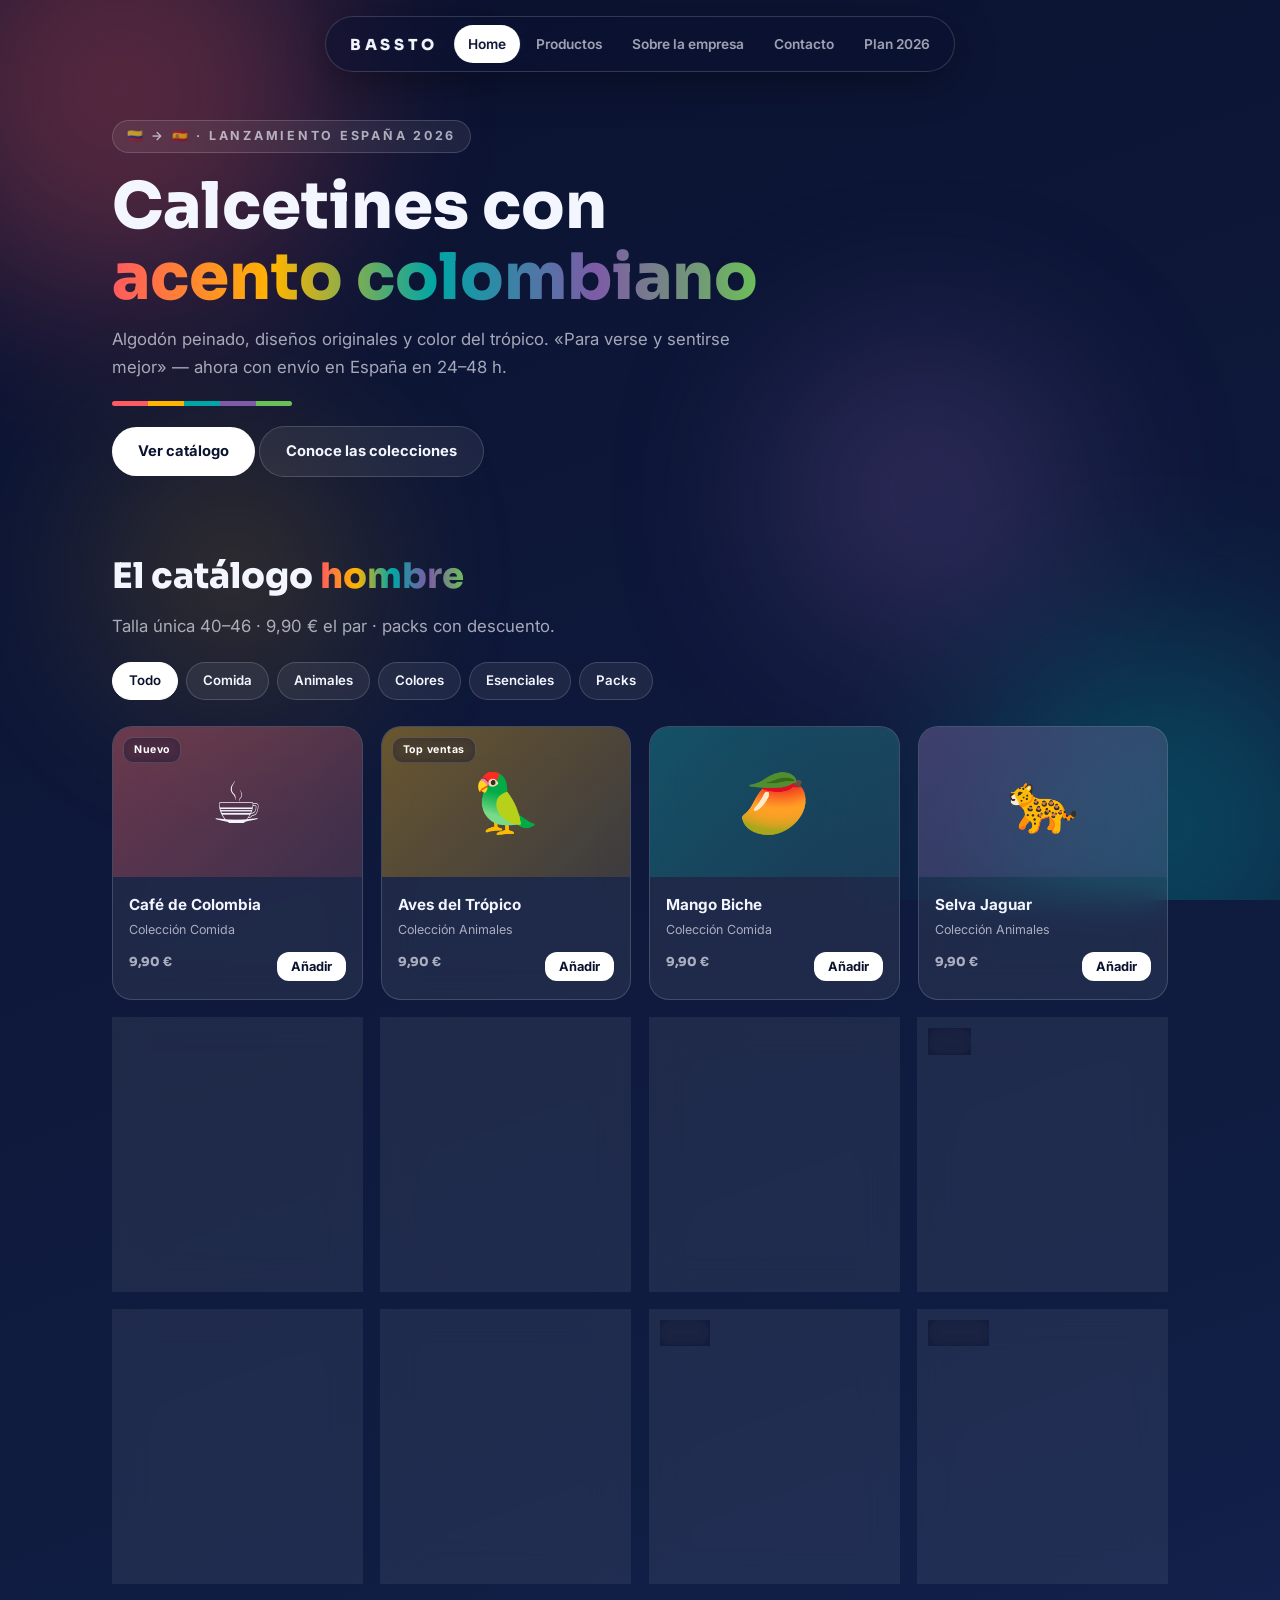
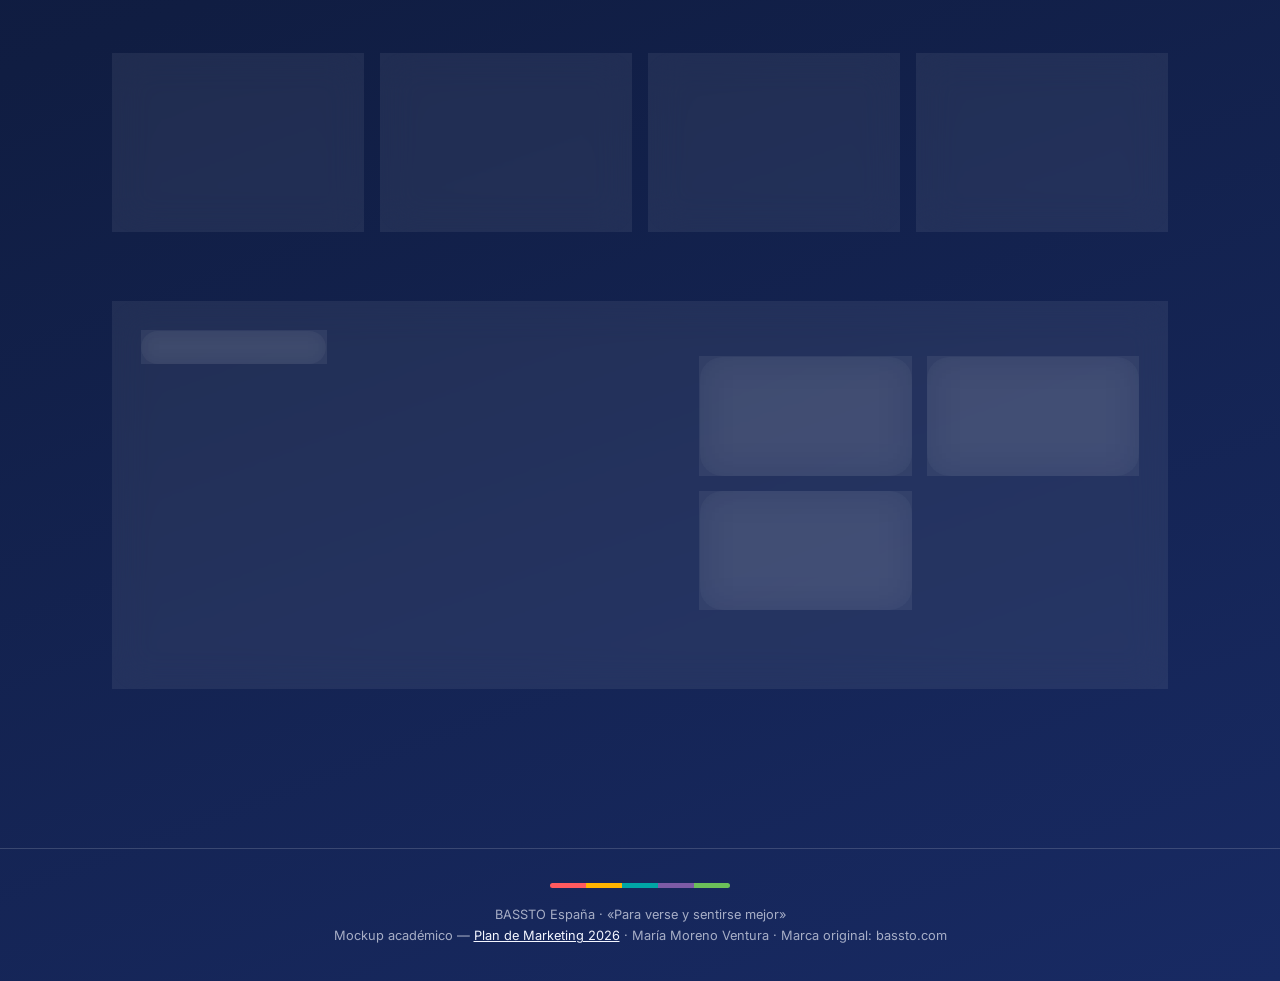
==== commit 28f29cd7: "Pestaña Plan 2026 en el menú y enlace de vuelta desde el plan Co-Authored-By: Claude Fable 5 <norepl" ====
--- a/index.html
+++ b/index.html
@@ -20,6 +20,7 @@
   <a class="t" href="productos.html">Productos</a>
   <a class="t" href="empresa.html">Sobre la empresa</a>
   <a class="t" href="contacto.html">Contacto</a>
+  <a class="t" href="plan.html">Plan 2026</a>
 </nav>
 
 <main>
